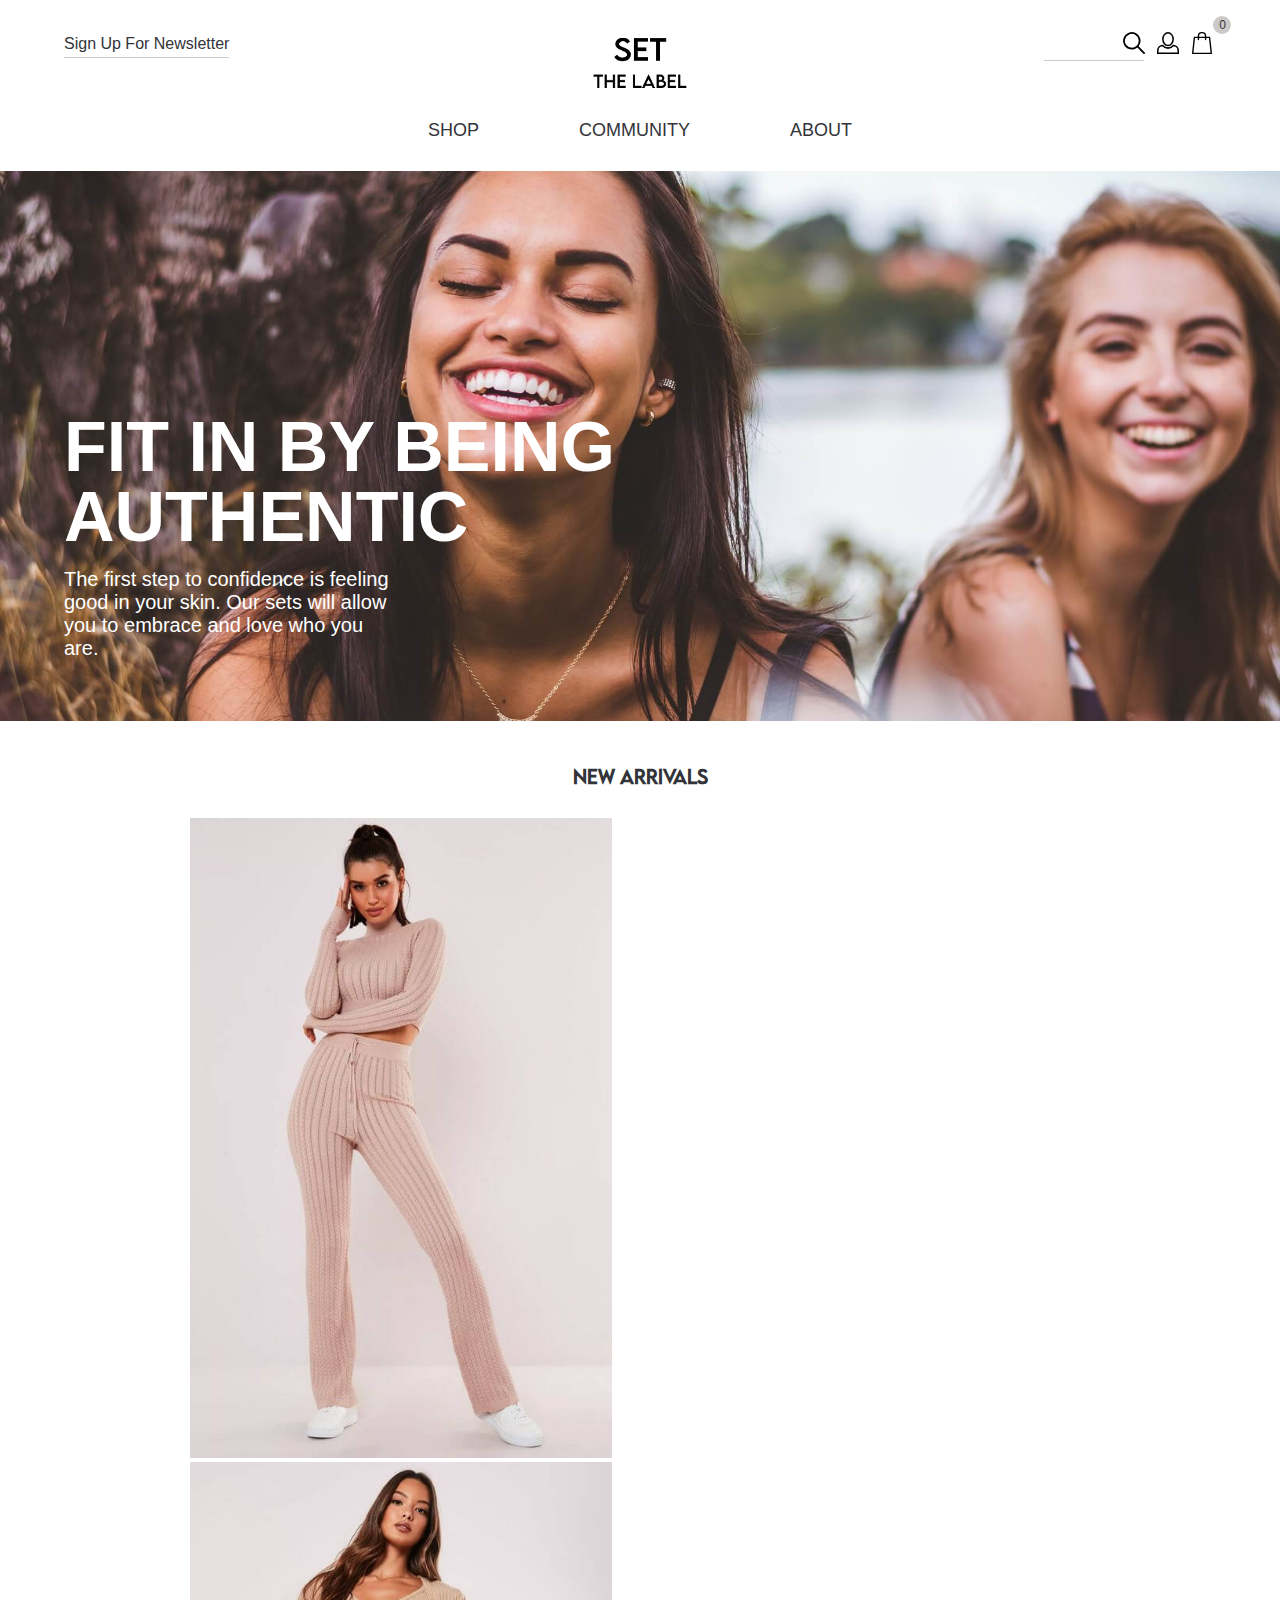
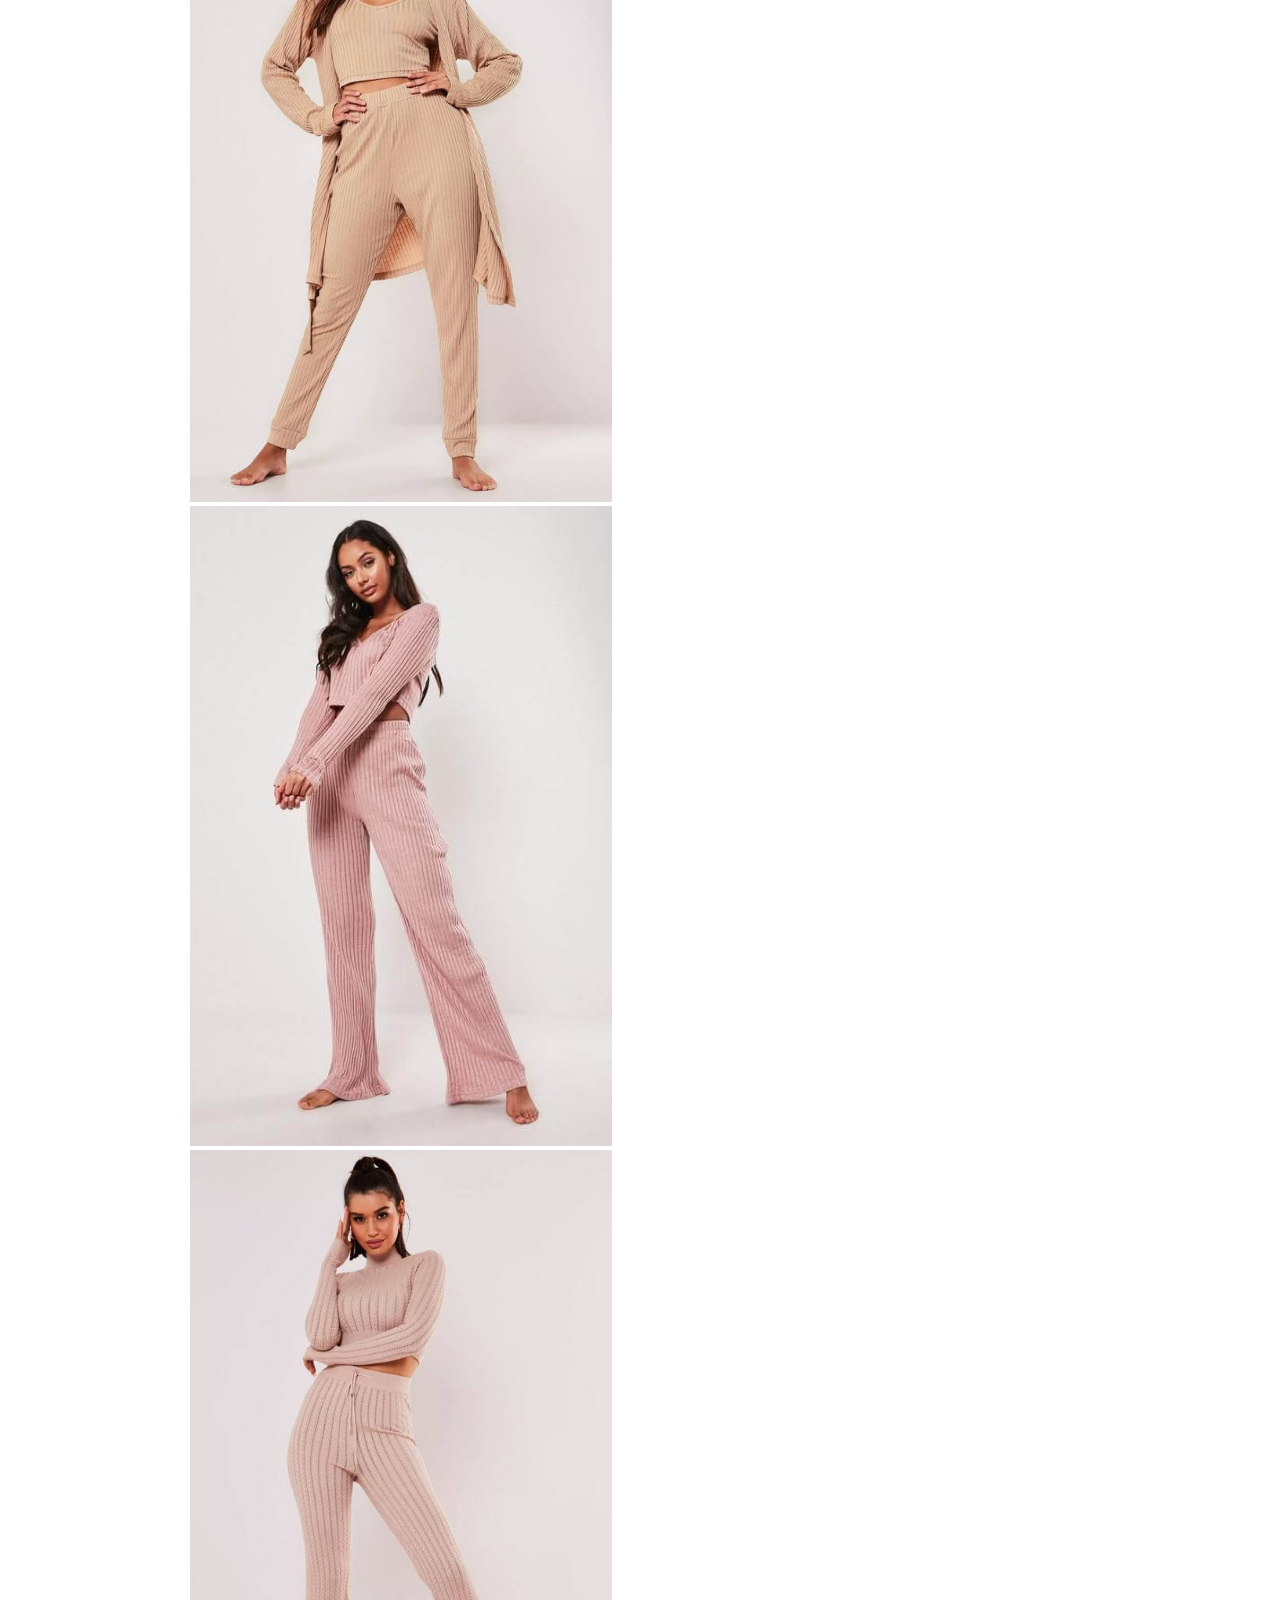
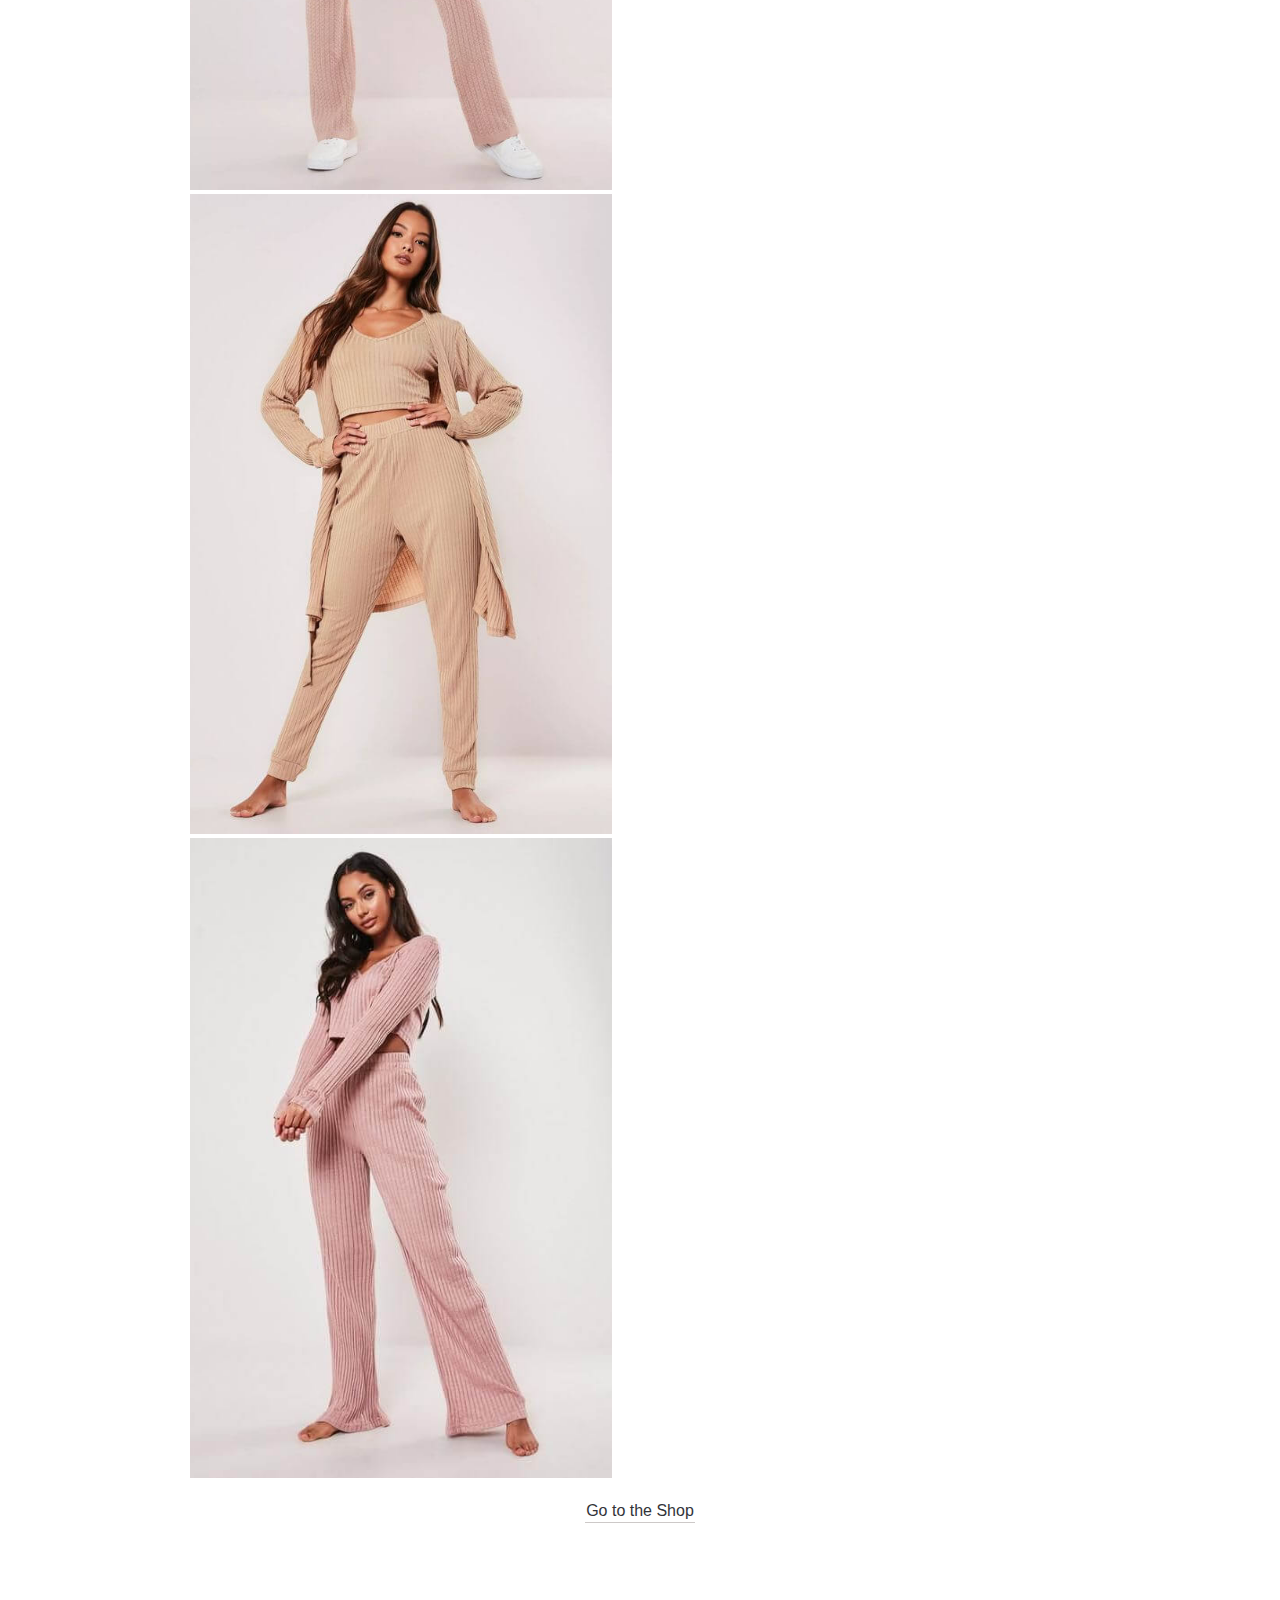
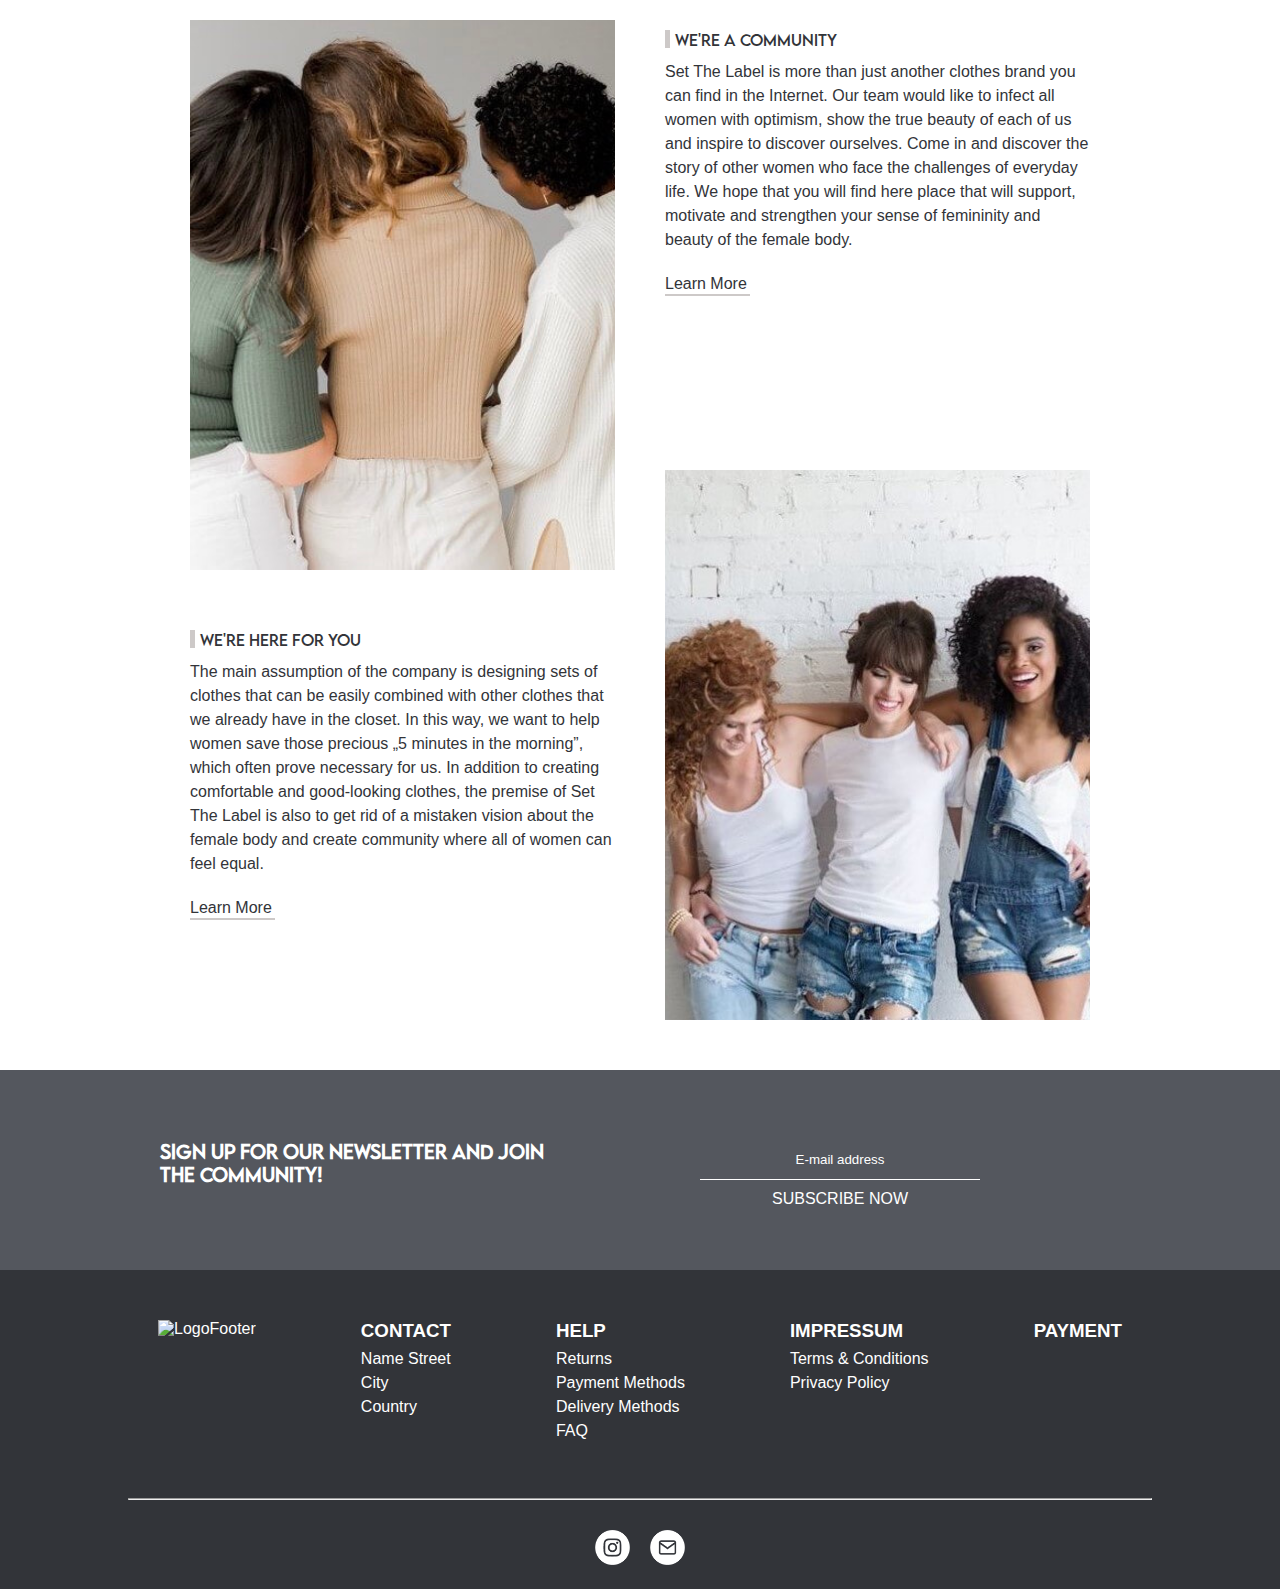
==== index.html @ 320d0e6d "After code validating" ====
<!DOCTYPE html>
<html lang="en">

<head>
  <meta charset="UTF-8" />
  <meta name="viewport" content="width=device-width, initial-scale=1.0" />
  <meta name="keywords"
    content="Set The Label, online store, Set The Label Store, fashion brand, fashion store, sets, clothes, Denmark">
  <meta name="description" content="Set The Label online Store selling sets of clothes for women">
  <meta name="subject" content="Exam Project Summer Semester 2020">
  <meta name="author" content="Chiara Schafer, Katarzyna Laniecka, Weronika Kiljańczyk, Sylwia Misiak">
<!--
  <meta name="robots" content="noindex" />
-->
  <link rel="stylesheet" href="https://use.typekit.net/lex5vcp.css" />
  <link rel="stylesheet" href="resources/slick/slick.css">
  <link rel="stylesheet" href="resources/slick/slick-theme.css">
  <link rel="stylesheet" href="css/main.css" />
  <link rel="stylesheet" href="css/index.css" />
  <title>Set The Label | Home</title>
</head>

<body>
  <header>
    <div class="top-layer">


      <!-- NEWSLETTER POPUP -->
      <div id="popup1" class="overlay">
        <div class="popup"> <a class="close" href="#">&times;</a>
          <div id="dialog" class="window">

            <div class="box">
              <img src="resources/images/logo-white.png" class="logo_newsletter" alt="set the label logo">

              <div class="newsletter-title">
                <h2>SIGN UP FOR OUR NEWSLETTER AND JOIN THE COMMUNITY</h2>
              </div>

              <form action="/action_page.php">
                <div class="placeholders_container">
                  <input type="text" placeholder="Name" name="name" required>
                   <input type="text" placeholder="E-mail address" name="email" value="" aria-label="E-mail placeholder">
                  <input type="submit" value="SUBSCRIBE NOW" class="subscribe">
                </div>
              </form>
            </div>
          </div>
        </div>
      </div>
      <a class="newsletter-btn" href="#popup1">Sign Up For Newsletter</a>
      <!-- NEWSLETTER POPUP -->


      <a href="index.html"><img src="resources/icons/logo.png" class="logo" alt="Logo" /></a>
      <div class="sidenav">
        <button class="search-icon"><img src="resources/icons/search.svg" class="sidenav-icon black-search"
            alt="Search Icon" />
          <img src="resources/icons/search-white.svg" class="sidenav-icon search-white" alt="Search Icon" />
        </button>
        <img src="resources/icons/avatar.svg" class="sidenav-icon avatar-icon" alt="Avatar Icon" />
        <button class="bag-icon"><img src="resources/icons/bag.svg" class="sidenav-icon " alt="Bag Icon" /></button>
        <a href="#" id="burger-btn" alt="burger menu icon" >
          <div class="burger" aria-hidden="true"></div>
        </a>
      </div>
    </div>
    <nav class="nav">
      <div class="nav-container">
        <a href="pages/shop.html" class="nav-item">Shop</a>
        <a href="pages/community.html" class="nav-item">Community</a>
        <a href="pages/about.html" class="nav-item">About</a>
      </div>
    </nav>
  </header>

  <section class="hero">
    <img src="resources/images/two-women-smiling-908602.jpg" alt="Two Women Smiling">
    <h1>Fit in by being authentic</h1>
    <h2>The first step to confidence is feeling good in your skin. Our sets will allow you to embrace and love who you
      are.
    </h2>
  </section>

  <main>
    <section class="shop-carousel">
      <h2>New Arrivals</h2>
      <div class="center slider">
        <div class="img1"><img src="resources/images/2.jpg" alt=""></div>
        <div class="img2"><img src="resources/images/2.2.jpg" alt=""></div>
        <div class="img3"><img src="resources/images/2.3.jpg" alt=""></div>
        <div class="img4"><img src="resources/images/2.jpg" alt=""></div>
        <div class="img5"><img src="resources/images/2.2.jpg" alt=""></div>
        <div class="img6"><img src="resources/images/2.3.jpg" alt=""></div>
      </div>

      <a href="pages/shop.html" class="go-shop">Go to the Shop</a>
    </section>


    <section class="info-grid">

      <div class="section-text community-text">
        <h2 class="section-h2">We're a Community</h2>
        <p>Set The Label is more than just another clothes brand you can find in the Internet. Our team would like to
          infect all women with optimism, show the true beauty of each of us and inspire to discover ourselves. Come
          in
          and discover the story of other women who face the challenges of everyday life. We hope that you will find
          here place that will support, motivate and strengthen your sense of femininity and beauty of the female
          body.
        </p>
        <a href="#">
          <p class="learn-btn">Learn More</p>
        </a>
      </div>
      <img src="resources/images/stronger_together.jpeg" class="community-img" alt="Community Image">



      <div class="section-text about-text">
        <h2 class="section-h2">We're here for you</h2>
        <p>The main assumption of the company is designing sets of clothes that can be easily combined with other
          clothes
          that we already have in the closet. In this way, we want to help women save those precious „5 minutes in the
          morning”, which often prove necessary for us. In addition to creating comfortable and good-looking clothes,
          the
          premise of Set The Label is also to get rid of a mistaken vision about the female body and create community
          where all of women can feel equal.</p>
        <a href="#">
          <p class="learn-btn">Learn More</p>
        </a>
      </div>

      <img src="resources/images/8ef965fdfd29210502308f7a1be990cb.jpg" class="about-img" alt="About Image">

    </section>
  </main>


  <section class="newsletter_container">
    <div class="newsletter">

      <div class="newsletter_text">
        <h2 class="tiny_paragraph">SIGN UP FOR OUR NEWSLETTER AND JOIN THE COMMUNITY!</h2>
      </div>

      <div class="newsletter_box">
        <input type="text" placeholder="E-mail address" name="email" value="" aria-label="E-mail placeholder">
        <button>Subscribe Now</button>
      </div>
    </div>
  </section>

  <footer>
    <div class="flex-footer">
      <img src="resources/images/logo-white.png" class="logo-footer" alt="LogoFooter" />
      <div>
        <h3>Contact</h3>
        <p>Name
          Street <br>
          City<br>
          Country</p>
      </div>
      <div>
        <h3>Help</h3>
        <p>Returns<br>
          Payment Methods<br>
          Delivery Methods<br>
          FAQ</p>
      </div>
      <div>
        <h3>Impressum</h3>
        <p>Terms & Conditions<br>
          Privacy Policy</p>
      </div>
      <div>
        <h3>Payment</h3>
      </div>
    </div>
    <hr>
    <div class="some">
      <a href="http://instagram.com/setthelabel?igshid=az5zh1amlciv"><img src="resources/icons/instagram.png"
          class="some-icon" alt="Instagram"></a>
      <img src="resources/icons/mail.png" class="some-icon" alt="Mail">
    </div>
  </footer>

  <script src="https://code.jquery.com/jquery-3.5.1.min.js"
    integrity="sha256-9/aliU8dGd2tb6OSsuzixeV4y/faTqgFtohetphbbj0=" crossorigin="anonymous"></script>

  <script src="https://cdnjs.cloudflare.com/ajax/libs/slick-carousel/1.9.0/slick.js"
    integrity="sha256-zUQGihTEkA4nkrgfbbAM1f3pxvnWiznBND+TuJoUv3M=" crossorigin="anonymous"></script>


  <script src="js/index.js"></script>
  <script src="js/main.js"></script>
</body>

</html>
---- css/main.css ----
/* navigation and footer */

@font-face {
  font-family: "lemonmilk";
  src: url(../resources/fonts/LEMONMILK-Regular.otf);
}

* {
  margin: 0;
  padding: 0;
  box-sizing: border-box;
}

body {
  font-family: interstate, sans-serif;
  color: #323439;
  font-size: 16px;
}

a {
  color: #323439;
  text-decoration: none;
}

button {
  color: #323439;
  font-family: interstate, sans-serif;
  background: none;
  border: none;
}

/* HEADER */

header {
  width: 90%;
  max-width: 1800px;
  margin: 0 auto;
}

.top-layer {
  display: flex;
  justify-content: space-between;
  margin-top: 30px;
  width: 100%;
}

.logo {
  height: 50px;
  position: absolute;
  top: 7%;
  left: 50%;
  transform: translate(-50%, -50%);
}

.sidenav-icon {
  height: 22px;
  margin: 2px 4px;
}

.search-icon {
  position: relative;
}

.search-white {
  display: none;
}


.search-icon::after {
  content: "";
  width: 100px;
  height: 1px;
  background-color: #CDC9C8;
  position: absolute;
  bottom: -2px;
  left: -75px;
}

.bag-icon {
  position: relative;
}

.bag-icon::before {
  content: "0";
  
  font-size: 12px;
  font-weight: 500;
  z-index: 1;
  position: absolute;
  top: -12px;
  right: -10px;
}

.bag-icon::after {
  content: "";
  border-radius: 50%;
  width: 18px;
  height: 18px;
   background: #CDC9C8;
   position: absolute;
  top: -14px;
  right: -15px;
}

/* MAIN NAVIGATION */

.nav-container {
  text-transform: uppercase;
  display: flex;
  justify-content: center;
  font-size: 18px;
  color: black;
}

.nav-item {
  margin: 60px 50px 30px;
}

.nav-item:hover {
  color: #CDC9C8;
}

/* FOOTER */
footer {
  background-color: #323439;
  color: white;
  height: auto;
}

footer h3 {
  text-transform: uppercase;
  margin-bottom: 5px;
}

footer p {
  line-height: 1.5;
margin-bottom: 15px;
}

.logo-footer {
  display: none;
}

.flex-footer {
  display: flex;
  flex-direction: column;
    justify-content: center;
    text-align: center;
    padding-top: 40px;
}

hr {
  margin: 10px auto;
  width: 80%;
  height: 1px;
  background: white;
}

.some {
  display: flex;
  flex-direction: row;
  justify-content: center;
}

.some-icon {
  height: 35px;
  width: 35px;
  margin: 20px 10px;
}





/* FOR DESKTOP */
/* FOR DESKTOP */
/* FOR DESKTOP */
/* FOR DESKTOP */

@media (min-width: 990px) {


/*NEWSLETTER */

.overlay {
position: fixed;
top: 0;
bottom: 0;
left: 0;
right: 0;
background: rgba(0, 0, 0, 0.7);
transition: opacity 500ms;
visibility: hidden; opacity: 0;
z-index: 9999;
}

.overlay:target {
visibility: visible;
opacity: 1;
}

#popup1 {
font-family: sans-serif;
}

#popup1 .popup {
  margin: 0px auto;
  padding: 50px 20px;
  background: #fff;
  border-radius: 0px;
  background-color: #323439;
  height: 50%;
  width: 40%;
  position: relative;
  text-align: center;
  top: 50% !important;
  position: fixed !important;
  -moz-transform: translateY(-50%);
  -webkit-transform: translateY(-50%);
  -o-transform: translateY(-50%);
  -ms-transform: translateY(-50%);
  transform: translateY(-50%);
  right: 0px;
  left: 0;
  }

.logo_newsletter {
margin-bottom: 20px;
width: 15%;
    }

#popup1 .popup h2{
margin-top: 0;
color: white;
font: 25px "lemonmilk";
line-height: 1.5;
width: 70%;
margin: auto;
margin-bottom: 30px;
}

#popup1 .popup .close {
  position: absolute;
  top: 0px;
  right: 0px;
  transition: all 200ms;
  font-size: 30px;
  font-weight: normal;
  text-decoration: none;
  text-align: center;
  border-radius: 0;
  cursor: pointer;
  float: right;
  padding: 0;
  color: #fff;
  margin-top: 0;
  margin-right: 0;
  height: 40px;
  width: 40px;
  line-height: 40px;
  }

#popup1 .popup .close:hover {
  color: darkgrey;
  }

#popup1 .popup .content {
  max-height: 30%;
  overflow: auto;
  }

.placeholders_container {
justify-content: center;
text-align: center;
}

.newsletter-btn {
margin-top: 5px;
font-weight: 500;
position: relative;
display: inline-block;
font: sans-serif;
}

.newsletter-btn::after {
 content: "";
 width: 100%;
 height: 1px;
 position: absolute;
 bottom: 2px;
 left: 0;
 background-color: #CDC9C8;
}


input[type=text], input[type=submit] {
  width: 50%;
  padding: 12px;
  margin: auto;
  margin-bottom: 10px;
  display: flex;
  flex-direction: column;
  box-sizing: border-box;
}

input[type=submit] {
  border: none;
  margin-top: 15px;
  text-align: center;
  background-color: none;
}

input[type=submit]:hover {
  opacity: 0.8;
}

.subscribe {
background-color: #323439;
color: white;
font-size: 15px;
cursor: pointer;
text-align: center;
align-content: center;
}

/* FOOTER */

footer {
  background-color: #323439;
  color: white;
    height: auto;
}

footer h3 {
  text-transform: uppercase;
  margin-bottom: 5px;
}

footer p {
  line-height: 1.5;
}

.logo-footer {
  height: 60px;
display: block;
}

.flex-footer {
  display: flex;
  flex-direction: row;
  justify-content: space-between;
    text-align: left;
  padding: 30px;
  padding-top: 50px;
  width: 80%;
  margin: auto;
}

hr {
  margin: 10px auto;
  width: 80%;
  height: 1px;
  background: white;
}

.some {
  display: flex;
  flex-direction: row;
  justify-content: center;
}

.some-icon {
  height: 35px;
  width: 35px;
  margin: 20px 10px;
}
}


@media (max-width: 990px) {
  .logo {
    position: static;
    margin: 15px 50px 0;
    height: 45px;
  }
  
  .burger {
    display: inline-block;
    width: 20px;
    height: 2px;
    background-color: #323439;
    margin-left: 20px;
    margin-bottom: 8px;
    position: relative;
    z-index: 4;
    cursor: pointer;
  }
  
  .burger::before {
    content: "";
    width: 20px;
    height: 2px;
    background-color: #323439;
    display: block;
    position: absolute;
    top: -7px;
    left: 0;
  }
  
  .burger::after {
    content: "";
    width: 20px;
    height: 2px;
    background-color: #323439;
    display: block;
    position: absolute;
    top: 7px;
    left: 0;
  }

  .active-burger {
    background-color: none;
  }

  .active-burger::before {
    content: "";
    width: 20px;
    height: 2px;
    background-color: white;
    display: block;
    position: absolute;
    top: 0;
    left: 0;
    z-index: 3;
    transform: rotate(45deg);
  }

  .active-burger::after {
    content: "";
    width: 20px;
    height: 2px;
    background-color: white;
    display: block;
    position: absolute;
    top: 0;
    left: 0;
    z-index: 3;
    transform: rotate(-45deg);
  }

  
  .search-icon {
    display: none;
  }

  .search-inactive {
    display: none;
  }
  
  .search-active {
    display: block;
  }
  
  .sidenav-icon {
    margin: 0 5px;
  }
  
.nav-item {
    color: white;
    display: flex;
    text-transform: uppercase;
    text-align: center;
    justify-content: center;
    font-size: 23px;
    font-weight: 500;
    flex-direction: column;
    margin: 10px;
  }

  .nav-container {
    position: absolute;
    top: 50%;
    left: 50%;
    transform: translate(-50%,-50%);
    flex-direction: column;
  }
  
  .nav {
    display: none;
  }
  
  .nav-mobile {
    background-color: #323439;
    position: absolute;
    top: 0;
    left: 0;
    z-index: 2;
    height: 100vh;
    width: 100vw;  
  }
  
  .newsletter-btn-mobile {
    display: block;
    z-index: 3;
    position: absolute;
    top: 90vh;
    left: 50%;
    transform: translateX(-50%);
    font-size: 19px;
    font-weight: 500;
    color: white;
    /* position: relative; */
  }
  
  .newsletter-btn-mobile::after {
    content: "";
    background-color: white;
    width: 100%;
    height: 2px;
    position: absolute;
    bottom: -5px;
    left: 0;
  }
  
  
  .search-icon-mobile {
    display: block;
    z-index: 4;
    position: absolute;
    top: 20vh;
    left: 50%;
  }
}


@media (max-width: 768px) {

.newsletter-btn {
display: none;
}

.overlay {
position: fixed;
top: 0;
bottom: 0;
left: 0;
right: 0;
background: rgba(0, 0, 0, 0.7);
transition: opacity 500ms;
visibility: hidden; opacity: 0;
z-index: 9999;
}

.overlay:target {
visibility: visible;
opacity: 1;
}

#popup1 {
font-family: sans-serif;
}

#popup1 .popup {
  margin: 0px auto;
  padding: 50px 20px;
  background: #fff;
  border-radius: 0px;
  background-color: #323439;
  height: 50%;
  width: 80%;
  position: relative;
  text-align: center;
  top: 50% !important;
  position: fixed !important;
  -moz-transform: translateY(-50%);
  -webkit-transform: translateY(-50%);
  -o-transform: translateY(-50%);
  -ms-transform: translateY(-50%);
  transform: translateY(-50%);
  right: 0px;
  left: 0;
  }

.logo_newsletter {
margin-bottom: 10px;
width: 25%;
}

#popup1 .popup h2{
margin-top: 0;
color: white;
font: 17px "lemonmilk";
line-height: 1.5;
width: 95%;
margin: auto;
margin-bottom: 20px;
}

#popup1 .popup .close {
  position: absolute;
  top: 0px;
  right: 0px;
  transition: all 200ms;
  font-size: 30px;
  font-weight: normal;
  text-decoration: none;
  text-align: center;
  border-radius: 0;
  cursor: pointer;
  float: right;
  padding: 0;
  color: #fff;
  margin-top: 0;
  margin-right: 0;
  height: 40px;
  width: 40px;
  line-height: 40px;
  }

#popup1 .popup .close:hover {
  color: darkgrey;
  }

#popup1 .popup .content {
  max-height: 30%;
  overflow: auto;
  }

.placeholders_container {
justify-content: center;
text-align: center;
}

.newsletter-btn::after {
 content: "";
 width: 100%;
 height: 1px;
 position: absolute;
 bottom: 2px;
 left: 0;
 background-color: #CDC9C8;
}


input[type=text], input[type=submit] {
  width: 70%;
  padding: 12px;
  margin: auto;
  margin-bottom: 10px;
  display: flex;
  flex-direction: column;
  box-sizing: border-box;
}

input[type=submit] {
  border: none;
  margin-top: 10px;
  text-align: center;
  background-color: none;
}

input[type=submit]:hover {
  opacity: 0.8;
}

.subscribe {
  background-color: #323439;
  color: white;
  font-size: 15px;
  cursor: pointer;
  text-align: center;
  align-content: center;
}

}
---- css/index.css ----
/* HERO */

.hero {
  position: relative;
  color: white;
}

.hero img {
  width: 100%;
  height: 550px;
  object-fit: cover;
  transform: scaleX(-1);
}

.hero h1 {
  text-transform: uppercase;
  font-size: 70px;
  width: 700px;
  line-height: 1;
  position: absolute;
  margin-left: 5%;
  top: 65%;
  transform: translateY(-85%);
}

.hero h2 {
  position: absolute;
  width: 330px;
  font-weight: 400;
  font-size: 20px;
  top: 85%;
  left: 5%;
  transform: translateY(-80%);
}

/* MAIN */

main {
  /* max-width: 1200px; */
  max-width: 900px;
  margin: auto;
}

main p {
  line-height: 1.5;
}

main h2 {
  text-transform: uppercase;
  font-size: 18px;
  margin: 20px 0;
  font-family: "lemonmilk";
  position: relative;
}

.section-h2 {
margin: 10px 0 10px 10px;
  font: 15px "lemonmilk";
}

.section-h2::before {
  content: "";
  height: 90%;
  width: 5px;
  background-color: #CDC9C8;
  position: absolute;
  left: -10px;
  top: 0;
}


.info-grid {
  margin: 20px 0 50px;
  display: grid;
  grid-template-columns: 1fr 1fr;
  grid-template-rows: repeat(7, 80px);
  grid-gap: 50px;
  width: 100%;
} 

section img {
  place-self: stretch;
  width: 100%;
  height: 100%;
  object-fit: cover;
}

.section-text {
  width: 100%;
}


.learn-btn {
  margin-top: 20px;
  font-weight: 500;
  position: relative;
}

.learn-btn::after {
  content: "";
  width: 85px;
  height: 2px;
  position: absolute;
  background-color: #CDC9C8;
  bottom: 0;
  left: 0;
}


/* SHOP CAROUSEL */

.shop-carousel h2 {
  text-align: center;
  margin-top: 100px;
}

.go-shop {
  text-align: center;
  display: block;
  margin: 20px auto 100px;
  font-weight: 500;
  position: relative;
  width: 110px;
}

.go-shop::after {
  content: "";
  width: 100%;
  height: 1px;
  background-color: #CDC9C8;
  position: absolute;
  bottom: -3px;
  left: 0;
}

.center {
  margin: auto;
}

.slick-slide {
 opacity: 0.5;
 transform: scale(0.7);
}

.slick-center {
  opacity: 1;
  transform: scale(1) translateX(-2%);
}

.center img {
  height: 80vh;
  width: 23vw;
  padding: 0 10px;
  margin: auto;
}

/* COMMUNITY */
.community-img {
  grid-column: 1/2;
  grid-row: 1/5;
  
}

.community-text {
  grid-column: 2/3;
  grid-row: 1/5;
  
}

/* ABOUT */
.about-img {
grid-column: 2/3;
grid-row: 4/8;
}

.about-text {
  grid-column: 1/2;
  grid-row: 5/8;
}

/* NEWSLETTER */

.newsletter_container {
  text-align: left;
  background-color: #54575e;
  height: 200px;
  margin-top: 50px;
  color: white;


  }

  .newsletter {
  width: 60%;
  margin: auto;
  display: flex;
  justify-content: space-between;
  padding-top: 70px;
  }

.tiny_paragraph {
  max-width: 400px;
  margin: auto;
  font-size: 18px;
  font-family: "lemonmilk";
  }

.newsletter_box {
  text-align: center;
  /* align-self: flex-end; */
  flex: 2;
}

.newsletter_box input {
  background: none;
  border: none;
 border-bottom: 1px solid white;
}

.newsletter_box input::placeholder {
  color: white;
  text-align: center;
  font-family: interstate, sans-serif;
}

.newsletter_box hr {
  height: 1px;
  width: 70%;
}

/* .newsletter_box p::after {
  position: absolute;
  background-color: white;
  width: 100px;
  height: 1px;
  bottom: 0;
  left: 0;
} */

.newsletter_box button{
    color: white;
    font-size: 16px;
    font-weight: 500;
    text-transform: uppercase;
}

.newsletter_box img {
  height: 10px;
  width: 10px;
}

@media (max-width: 1280px) {

  main, .newsletter {
    width: 75%;
  }

  .shop-carousel h2 {
    margin: 40px 0 30px;
  }

  .center img {
      width: 33vw;
      height: 50vw;
      padding: 0;
  }
  

  .slick-slide {
    opacity: 1;
    transform: scale(1);
  }

  .info-grid {
    grid-template-rows: repeat(7, 100px);
  }
}

@media (max-width: 1050px) {

  .go-shop {
    margin-bottom: 60px;
  }


  .info-grid {
    grid-template-rows: repeat(4, 300px);
  }
  
.community-img {
  grid-column: 1/3;
  grid-row: 1/2;
}

.community-text {
  grid-column: 1/3;
  grid-row: 2/3;
}

.about-img {
grid-column: 1/3;
grid-row: 3/4;
}

.about-text {
  grid-column: 1/3;
  grid-row: 4/5;
}

.newsletter {
  flex-direction: column;
  text-align: center;
}

.newsletter_container {
  height: 250px;
}

.newsletter_box {
  margin-top: 30px;
}

.newsletter_box button {
  padding-bottom: 30px;
}
}

@media (max-width: 768px) {

.hero h1 {
  width: 90%;
  font-size: 60px;
}

  .center img {
      width: 50vw;
      height: 75vw;
  }

  .slick-slide {
    opacity: 1;
    transform: scale(1);
  }

}

@media (max-width: 480px) {

.info-grid {
  grid-template-rows: repeat(4, 400px);
}

  .center img {
      width: 70vw;
      height: 120vw;
  }

  .slick-slide {
    opacity: 1;
  }
}
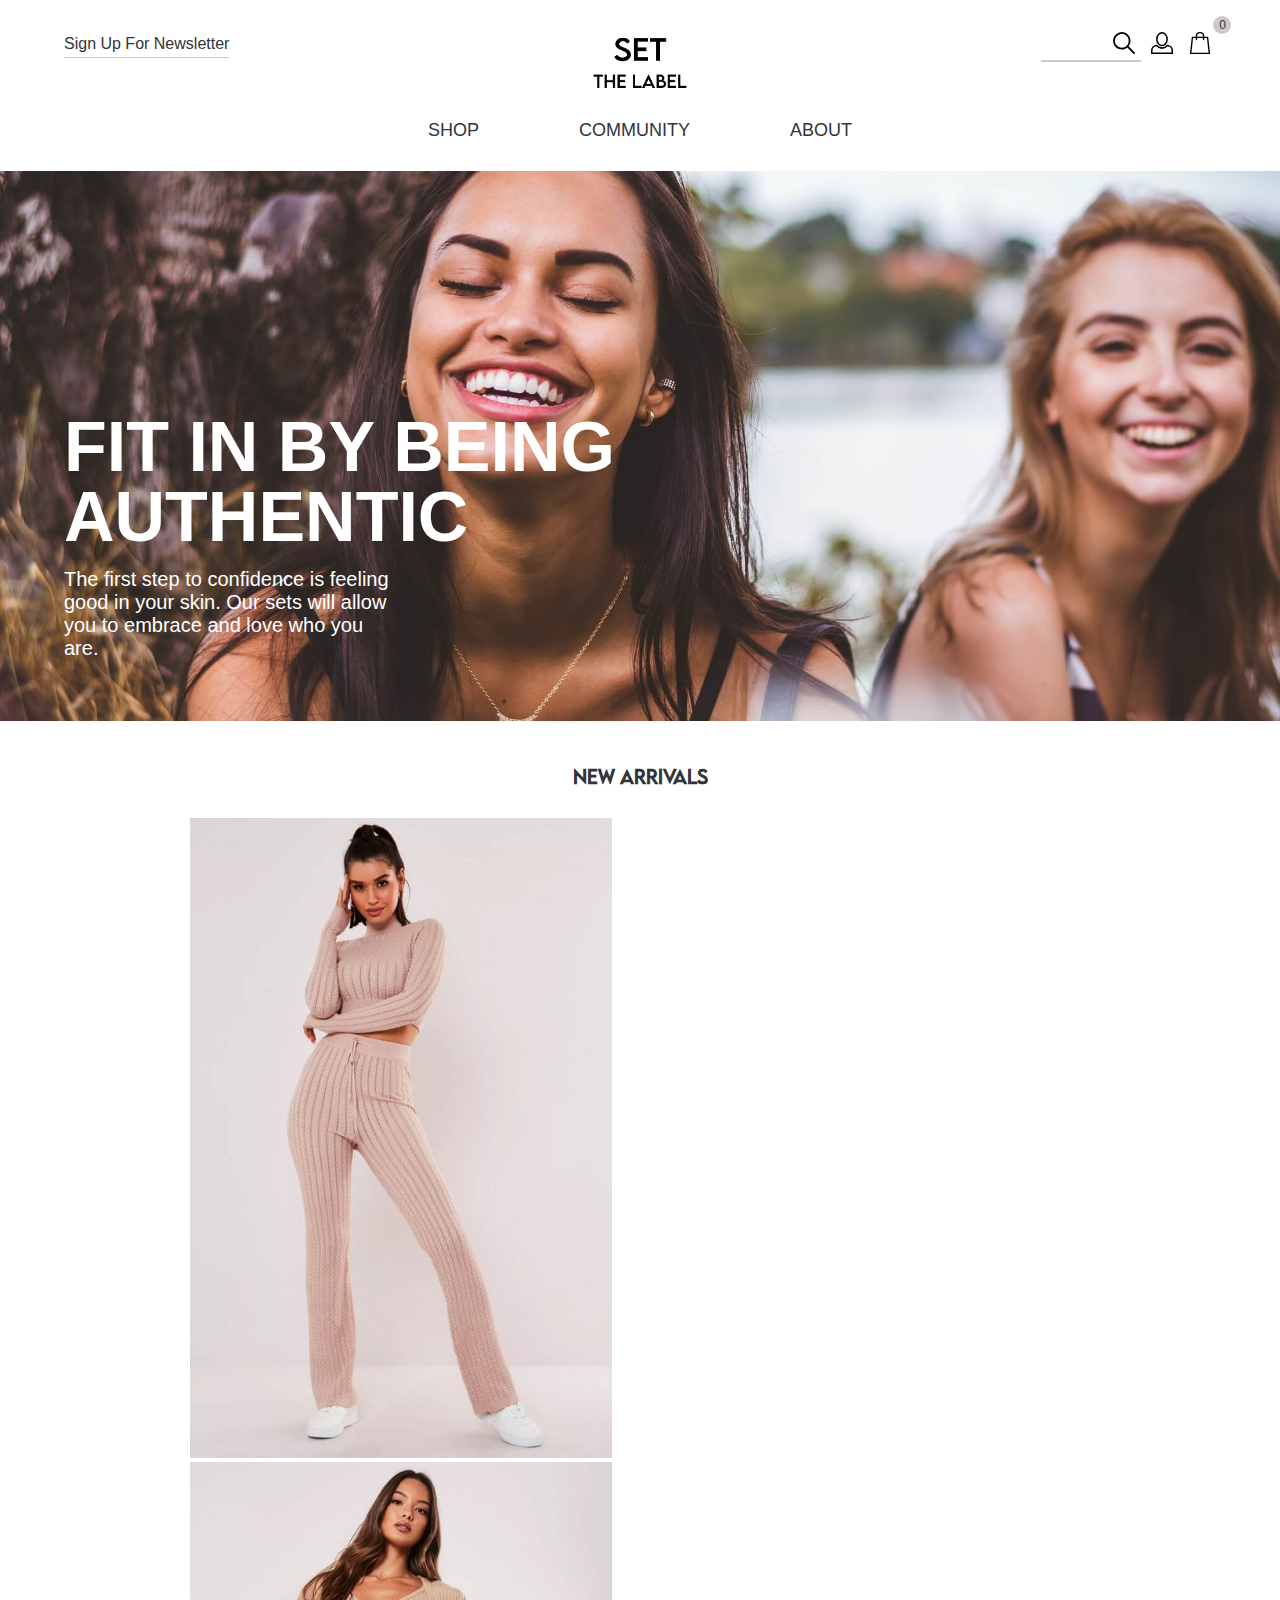
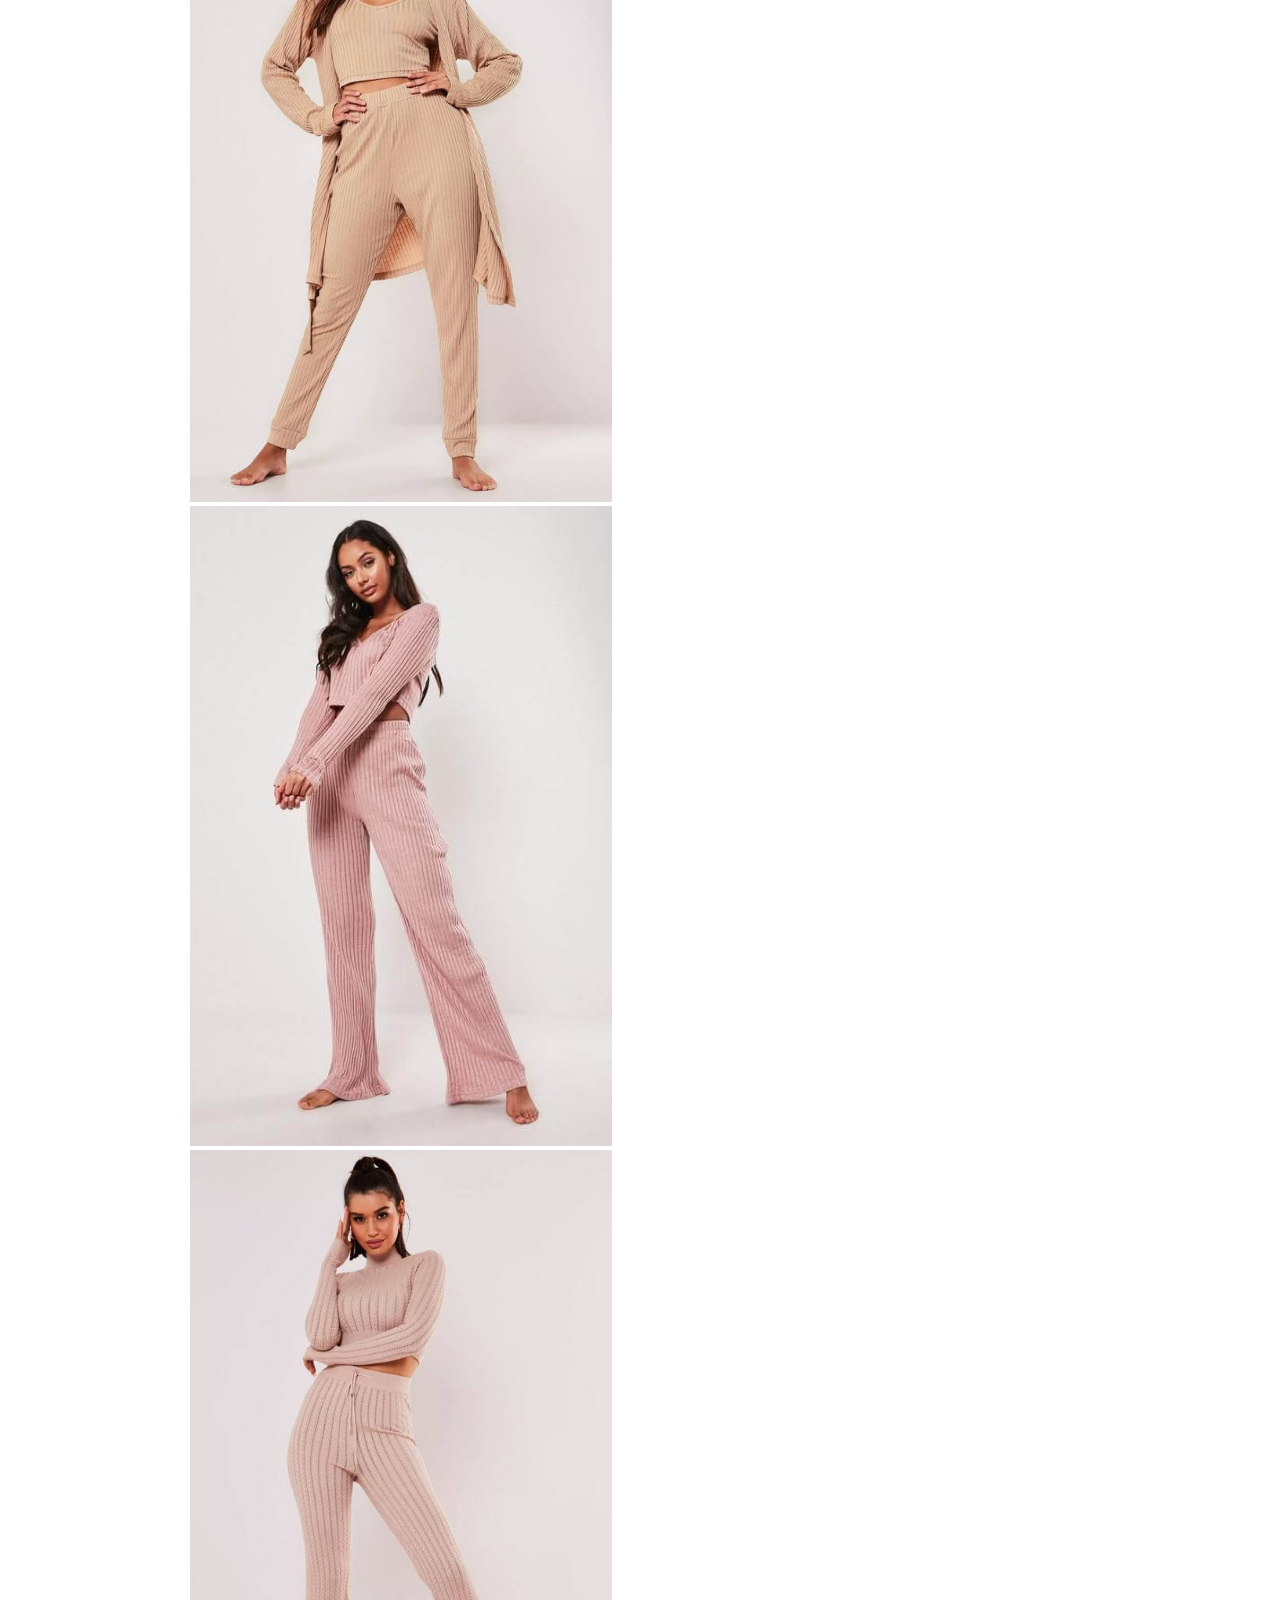
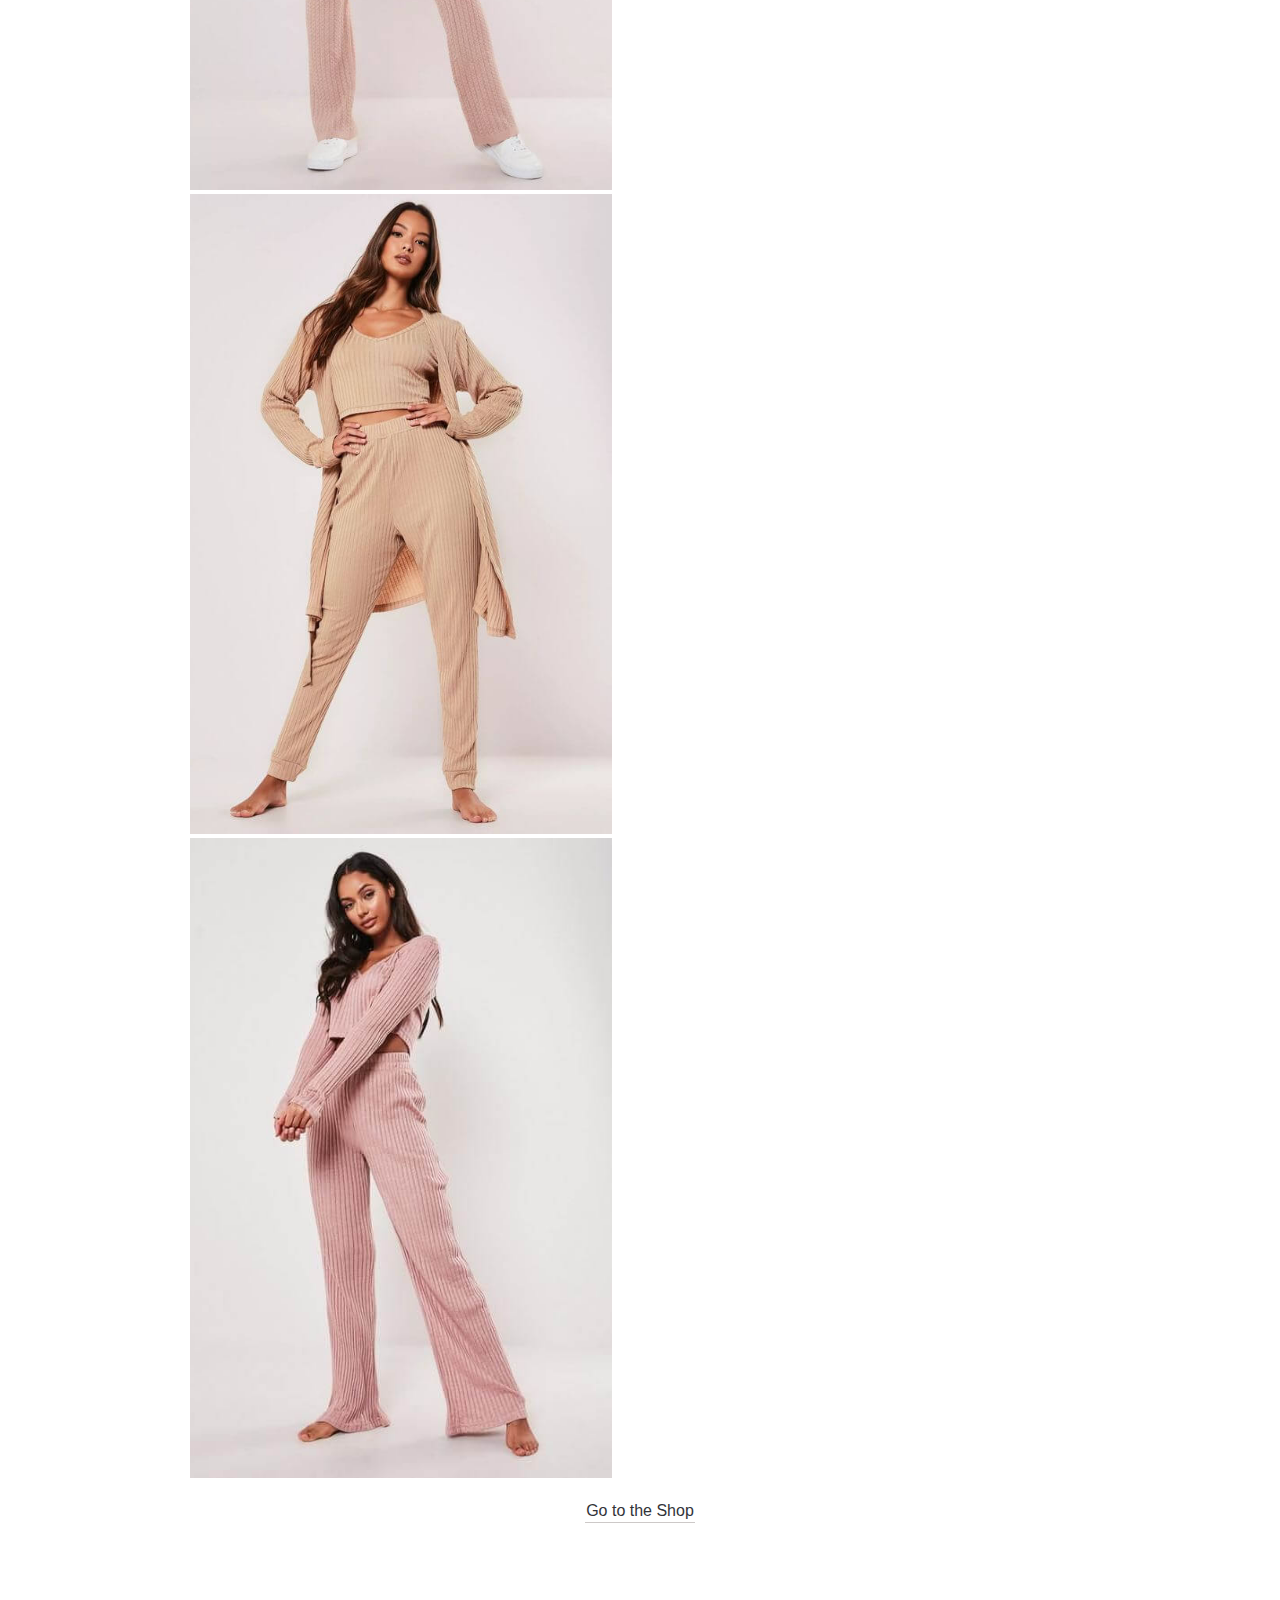
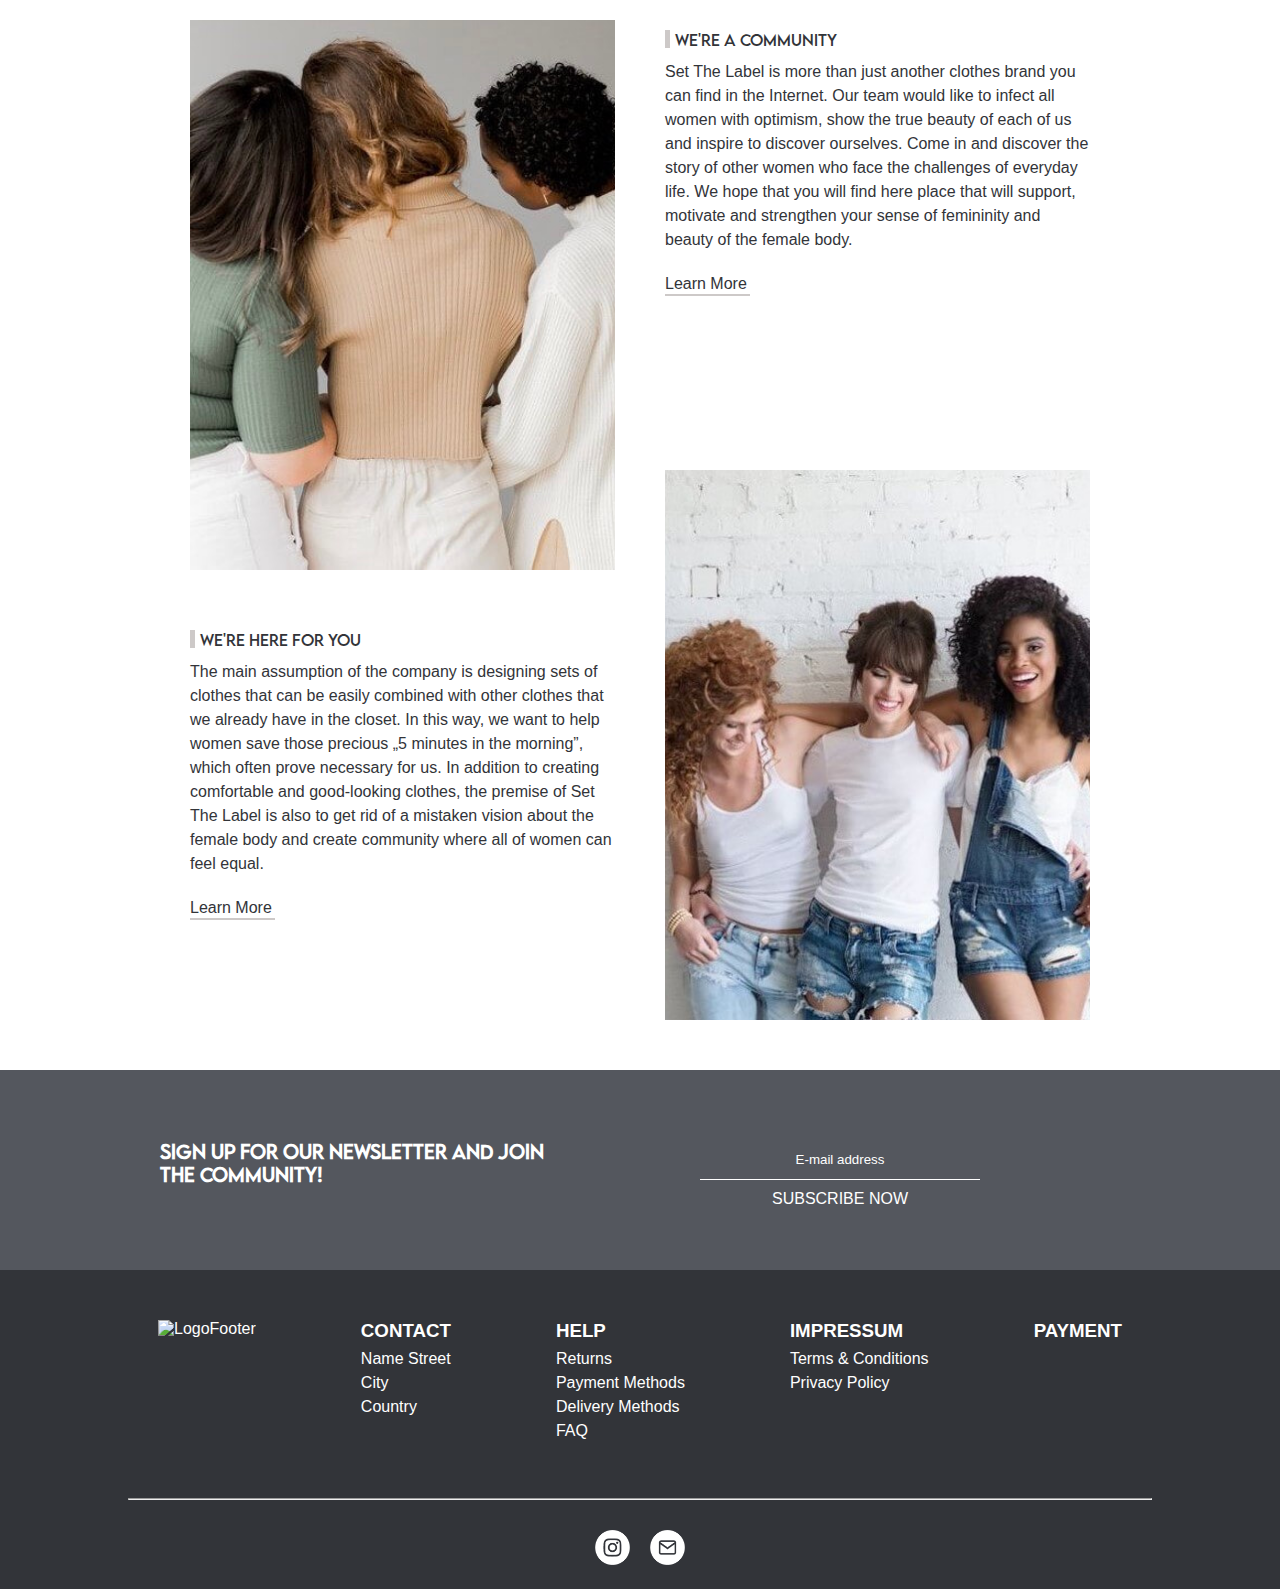
==== commit 0f1825cf: "burger done" ====
--- a/index.html
+++ b/index.html
@@ -9,14 +9,14 @@
   <meta name="description" content="Set The Label online Store selling sets of clothes for women">
   <meta name="subject" content="Exam Project Summer Semester 2020">
   <meta name="author" content="Chiara Schafer, Katarzyna Laniecka, Weronika Kiljańczyk, Sylwia Misiak">
-<!--
   <meta name="robots" content="noindex" />
--->
   <link rel="stylesheet" href="https://use.typekit.net/lex5vcp.css" />
   <link rel="stylesheet" href="resources/slick/slick.css">
   <link rel="stylesheet" href="resources/slick/slick-theme.css">
   <link rel="stylesheet" href="css/main.css" />
   <link rel="stylesheet" href="css/index.css" />
+  <link rel="preload" href="css/main.css" as="style">
+  <link rel="preload" href="css/index.css" as="style">
   <title>Set The Label | Home</title>
 </head>
 
@@ -40,7 +40,7 @@
               <form action="/action_page.php">
                 <div class="placeholders_container">
                   <input type="text" placeholder="Name" name="name" required>
-                   <input type="text" placeholder="E-mail address" name="email" value="" aria-label="E-mail placeholder">
+                  <input type="text" placeholder="E-mail address" name="email" value="" aria-label="E-mail placeholder">
                   <input type="submit" value="SUBSCRIBE NOW" class="subscribe">
                 </div>
               </form>
@@ -54,13 +54,13 @@
 
       <a href="index.html"><img src="resources/icons/logo.png" class="logo" alt="Logo" /></a>
       <div class="sidenav">
-        <button class="search-icon"><img src="resources/icons/search.svg" class="sidenav-icon black-search"
-            alt="Search Icon" />
+        <button class="search-icon">
+          <img src="resources/icons/search.svg" class="sidenav-icon search-black" alt="Search Icon" />
           <img src="resources/icons/search-white.svg" class="sidenav-icon search-white" alt="Search Icon" />
         </button>
         <img src="resources/icons/avatar.svg" class="sidenav-icon avatar-icon" alt="Avatar Icon" />
         <button class="bag-icon"><img src="resources/icons/bag.svg" class="sidenav-icon " alt="Bag Icon" /></button>
-        <a href="#" id="burger-btn" alt="burger menu icon" >
+        <a href="#" id="burger-btn" alt="burger menu icon">
           <div class="burger" aria-hidden="true"></div>
         </a>
       </div>
@@ -196,4 +196,4 @@
   <script src="js/main.js"></script>
 </body>
 
-</html>
+</html>--- a/css/main.css
+++ b/css/main.css
@@ -52,28 +52,30 @@
   transform: translate(-50%, -50%);
 }
 
+
 .sidenav-icon {
   height: 22px;
-  margin: 2px 4px;
-}
+  margin: 2px 6px;
+  cursor: pointer;
+}
+
 
 .search-icon {
   position: relative;
 }
 
+.search-icon::after {
+  content: "";
+  position: absolute;
+  width: 100px;
+  height: 2px;
+  background-color: #CDC9C8;
+  bottom: -3px;
+  right: 0;
+}
+
 .search-white {
   display: none;
-}
-
-
-.search-icon::after {
-  content: "";
-  width: 100px;
-  height: 1px;
-  background-color: #CDC9C8;
-  position: absolute;
-  bottom: -2px;
-  left: -75px;
 }
 
 .bag-icon {
@@ -279,7 +281,6 @@
 font-weight: 500;
 position: relative;
 display: inline-block;
-font: sans-serif;
 }
 
 .newsletter-btn::after {
@@ -453,19 +454,38 @@
     display: none;
   }
 
-  .search-inactive {
+  .search-black {
     display: none;
   }
-  
-  .search-active {
+
+  .search-white {
     display: block;
+    height: 27px;
+  }
+
+  .search-icon::after {
+    content: "";
+    position: absolute;
+    width: 130px;
+    height: 2px;
+    background-color: #CDC9C8;
+    bottom: -7px;
+    right: 0;
+  }
+
+  .search-icon-mobile {
+    display: block;
+    position: absolute;
+    z-index: 4;
+    left: 58%;
+    top: 20vh;
   }
   
   .sidenav-icon {
     margin: 0 5px;
   }
   
-.nav-item {
+  .nav-item {
     color: white;
     display: flex;
     text-transform: uppercase;
@@ -497,185 +517,159 @@
     z-index: 2;
     height: 100vh;
     width: 100vw;  
-  }
-  
+  }  
+
+  .newsletter-btn {
+  display: none;
+  }
+
   .newsletter-btn-mobile {
     display: block;
+    position: absolute;
     z-index: 3;
-    position: absolute;
-    top: 90vh;
+    color: white;
+    font-size: 18px;
+    bottom: 10vh;
     left: 50%;
     transform: translateX(-50%);
-    font-size: 19px;
-    font-weight: 500;
-    color: white;
-    /* position: relative; */
-  }
-  
+  }
+
   .newsletter-btn-mobile::after {
     content: "";
-    background-color: white;
     width: 100%;
     height: 2px;
     position: absolute;
-    bottom: -5px;
-    left: 0;
-  }
-  
-  
-  .search-icon-mobile {
-    display: block;
-    z-index: 4;
-    position: absolute;
-    top: 20vh;
-    left: 50%;
-  }
-}
-
-
-@media (max-width: 768px) {
-
-.newsletter-btn {
-display: none;
-}
-
-.overlay {
-position: fixed;
-top: 0;
-bottom: 0;
-left: 0;
-right: 0;
-background: rgba(0, 0, 0, 0.7);
-transition: opacity 500ms;
-visibility: hidden; opacity: 0;
-z-index: 9999;
-}
-
-.overlay:target {
-visibility: visible;
-opacity: 1;
-}
-
-#popup1 {
-font-family: sans-serif;
-}
-
-#popup1 .popup {
-  margin: 0px auto;
-  padding: 50px 20px;
-  background: #fff;
-  border-radius: 0px;
-  background-color: #323439;
-  height: 50%;
-  width: 80%;
-  position: relative;
+    bottom: -6px;
+    left: 0;
+    background-color: #CDC9C8;
+   }
+
+  .overlay {
+    position: fixed;
+    top: 0;
+    bottom: 0;
+    left: 0;
+    right: 0;
+    background: rgba(0, 0, 0, 0.7);
+    transition: opacity 500ms;
+    visibility: hidden; opacity: 0;
+    z-index: 9999;
+  }
+
+  .overlay:target {
+  visibility: visible;
+  opacity: 1;
+  }
+
+  #popup1 {
+  font-family: sans-serif;
+  }
+
+  #popup1 .popup {
+    margin: 0px auto;
+    padding: 50px 20px;
+    background: #fff;
+    border-radius: 0px;
+    background-color: #323439;
+    height: 50%;
+    width: 80%;
+    position: relative;
+    text-align: center;
+    top: 50% !important;
+    position: fixed !important;
+    -moz-transform: translateY(-50%);
+    -webkit-transform: translateY(-50%);
+    -o-transform: translateY(-50%);
+    -ms-transform: translateY(-50%);
+    transform: translateY(-50%);
+    right: 0px;
+    left: 0;
+    }
+
+  .logo_newsletter {
+    margin-bottom: 10px;
+    width: 25%;
+  }
+
+  #popup1 .popup h2{
+    margin-top: 0;
+    color: white;
+    font: 17px "lemonmilk";
+    line-height: 1.5;
+    width: 95%;
+    margin: auto;
+    margin-bottom: 20px;
+  }
+
+  #popup1 .popup .close {
+    position: absolute;
+    top: 0px;
+    right: 0px;
+    transition: all 200ms;
+    font-size: 30px;
+    font-weight: normal;
+    text-decoration: none;
+    text-align: center;
+    border-radius: 0;
+    cursor: pointer;
+    float: right;
+    padding: 0;
+    color: #fff;
+    margin-top: 0;
+    margin-right: 0;
+    height: 40px;
+    width: 40px;
+    line-height: 40px;
+    }
+
+  #popup1 .popup .close:hover {
+    color: darkgrey;
+    }
+
+  #popup1 .popup .content {
+    max-height: 30%;
+    overflow: auto;
+    }
+
+  .placeholders_container {
+  justify-content: center;
   text-align: center;
-  top: 50% !important;
-  position: fixed !important;
-  -moz-transform: translateY(-50%);
-  -webkit-transform: translateY(-50%);
-  -o-transform: translateY(-50%);
-  -ms-transform: translateY(-50%);
-  transform: translateY(-50%);
-  right: 0px;
-  left: 0;
-  }
-
-.logo_newsletter {
-margin-bottom: 10px;
-width: 25%;
-}
-
-#popup1 .popup h2{
-margin-top: 0;
-color: white;
-font: 17px "lemonmilk";
-line-height: 1.5;
-width: 95%;
-margin: auto;
-margin-bottom: 20px;
-}
-
-#popup1 .popup .close {
-  position: absolute;
-  top: 0px;
-  right: 0px;
-  transition: all 200ms;
-  font-size: 30px;
-  font-weight: normal;
-  text-decoration: none;
-  text-align: center;
-  border-radius: 0;
-  cursor: pointer;
-  float: right;
-  padding: 0;
-  color: #fff;
-  margin-top: 0;
-  margin-right: 0;
-  height: 40px;
-  width: 40px;
-  line-height: 40px;
-  }
-
-#popup1 .popup .close:hover {
-  color: darkgrey;
-  }
-
-#popup1 .popup .content {
-  max-height: 30%;
-  overflow: auto;
-  }
-
-.placeholders_container {
-justify-content: center;
-text-align: center;
-}
-
-.newsletter-btn::after {
- content: "";
- width: 100%;
- height: 1px;
- position: absolute;
- bottom: 2px;
- left: 0;
- background-color: #CDC9C8;
-}
-
-
-input[type=text], input[type=submit] {
-  width: 70%;
-  padding: 12px;
-  margin: auto;
-  margin-bottom: 10px;
-  display: flex;
-  flex-direction: column;
-  box-sizing: border-box;
-}
-
-input[type=submit] {
-  border: none;
-  margin-top: 10px;
-  text-align: center;
-  background-color: none;
-}
-
-input[type=submit]:hover {
-  opacity: 0.8;
-}
-
-.subscribe {
-  background-color: #323439;
-  color: white;
-  font-size: 15px;
-  cursor: pointer;
-  text-align: center;
-  align-content: center;
-}
-
-}
-
-
-
-
-
-
+  }
+
+  input[type=text], input[type=submit] {
+    width: 70%;
+    padding: 12px;
+    margin: auto;
+    margin-bottom: 10px;
+    display: flex;
+    flex-direction: column;
+    box-sizing: border-box;
+  }
+
+  input[type=submit] {
+    border: none;
+    margin-top: 10px;
+    text-align: center;
+    background-color: none;
+  }
+
+  input[type=submit]:hover {
+    opacity: 0.8;
+  }
+
+  .subscribe {
+    background-color: #323439;
+    color: white;
+    font-size: 15px;
+    cursor: pointer;
+    text-align: center;
+    align-content: center;
+  }
+
+}
+
+
+
+
+
+
--- a/css/main.css
+++ b/css/main.css
@@ -52,28 +52,30 @@
   transform: translate(-50%, -50%);
 }
 
+
 .sidenav-icon {
   height: 22px;
-  margin: 2px 4px;
-}
+  margin: 2px 6px;
+  cursor: pointer;
+}
+
 
 .search-icon {
   position: relative;
 }
 
+.search-icon::after {
+  content: "";
+  position: absolute;
+  width: 100px;
+  height: 2px;
+  background-color: #CDC9C8;
+  bottom: -3px;
+  right: 0;
+}
+
 .search-white {
   display: none;
-}
-
-
-.search-icon::after {
-  content: "";
-  width: 100px;
-  height: 1px;
-  background-color: #CDC9C8;
-  position: absolute;
-  bottom: -2px;
-  left: -75px;
 }
 
 .bag-icon {
@@ -279,7 +281,6 @@
 font-weight: 500;
 position: relative;
 display: inline-block;
-font: sans-serif;
 }
 
 .newsletter-btn::after {
@@ -453,19 +454,38 @@
     display: none;
   }
 
-  .search-inactive {
+  .search-black {
     display: none;
   }
-  
-  .search-active {
+
+  .search-white {
     display: block;
+    height: 27px;
+  }
+
+  .search-icon::after {
+    content: "";
+    position: absolute;
+    width: 130px;
+    height: 2px;
+    background-color: #CDC9C8;
+    bottom: -7px;
+    right: 0;
+  }
+
+  .search-icon-mobile {
+    display: block;
+    position: absolute;
+    z-index: 4;
+    left: 58%;
+    top: 20vh;
   }
   
   .sidenav-icon {
     margin: 0 5px;
   }
   
-.nav-item {
+  .nav-item {
     color: white;
     display: flex;
     text-transform: uppercase;
@@ -497,185 +517,159 @@
     z-index: 2;
     height: 100vh;
     width: 100vw;  
-  }
-  
+  }  
+
+  .newsletter-btn {
+  display: none;
+  }
+
   .newsletter-btn-mobile {
     display: block;
+    position: absolute;
     z-index: 3;
-    position: absolute;
-    top: 90vh;
+    color: white;
+    font-size: 18px;
+    bottom: 10vh;
     left: 50%;
     transform: translateX(-50%);
-    font-size: 19px;
-    font-weight: 500;
-    color: white;
-    /* position: relative; */
-  }
-  
+  }
+
   .newsletter-btn-mobile::after {
     content: "";
-    background-color: white;
     width: 100%;
     height: 2px;
     position: absolute;
-    bottom: -5px;
-    left: 0;
-  }
-  
-  
-  .search-icon-mobile {
-    display: block;
-    z-index: 4;
-    position: absolute;
-    top: 20vh;
-    left: 50%;
-  }
-}
-
-
-@media (max-width: 768px) {
-
-.newsletter-btn {
-display: none;
-}
-
-.overlay {
-position: fixed;
-top: 0;
-bottom: 0;
-left: 0;
-right: 0;
-background: rgba(0, 0, 0, 0.7);
-transition: opacity 500ms;
-visibility: hidden; opacity: 0;
-z-index: 9999;
-}
-
-.overlay:target {
-visibility: visible;
-opacity: 1;
-}
-
-#popup1 {
-font-family: sans-serif;
-}
-
-#popup1 .popup {
-  margin: 0px auto;
-  padding: 50px 20px;
-  background: #fff;
-  border-radius: 0px;
-  background-color: #323439;
-  height: 50%;
-  width: 80%;
-  position: relative;
+    bottom: -6px;
+    left: 0;
+    background-color: #CDC9C8;
+   }
+
+  .overlay {
+    position: fixed;
+    top: 0;
+    bottom: 0;
+    left: 0;
+    right: 0;
+    background: rgba(0, 0, 0, 0.7);
+    transition: opacity 500ms;
+    visibility: hidden; opacity: 0;
+    z-index: 9999;
+  }
+
+  .overlay:target {
+  visibility: visible;
+  opacity: 1;
+  }
+
+  #popup1 {
+  font-family: sans-serif;
+  }
+
+  #popup1 .popup {
+    margin: 0px auto;
+    padding: 50px 20px;
+    background: #fff;
+    border-radius: 0px;
+    background-color: #323439;
+    height: 50%;
+    width: 80%;
+    position: relative;
+    text-align: center;
+    top: 50% !important;
+    position: fixed !important;
+    -moz-transform: translateY(-50%);
+    -webkit-transform: translateY(-50%);
+    -o-transform: translateY(-50%);
+    -ms-transform: translateY(-50%);
+    transform: translateY(-50%);
+    right: 0px;
+    left: 0;
+    }
+
+  .logo_newsletter {
+    margin-bottom: 10px;
+    width: 25%;
+  }
+
+  #popup1 .popup h2{
+    margin-top: 0;
+    color: white;
+    font: 17px "lemonmilk";
+    line-height: 1.5;
+    width: 95%;
+    margin: auto;
+    margin-bottom: 20px;
+  }
+
+  #popup1 .popup .close {
+    position: absolute;
+    top: 0px;
+    right: 0px;
+    transition: all 200ms;
+    font-size: 30px;
+    font-weight: normal;
+    text-decoration: none;
+    text-align: center;
+    border-radius: 0;
+    cursor: pointer;
+    float: right;
+    padding: 0;
+    color: #fff;
+    margin-top: 0;
+    margin-right: 0;
+    height: 40px;
+    width: 40px;
+    line-height: 40px;
+    }
+
+  #popup1 .popup .close:hover {
+    color: darkgrey;
+    }
+
+  #popup1 .popup .content {
+    max-height: 30%;
+    overflow: auto;
+    }
+
+  .placeholders_container {
+  justify-content: center;
   text-align: center;
-  top: 50% !important;
-  position: fixed !important;
-  -moz-transform: translateY(-50%);
-  -webkit-transform: translateY(-50%);
-  -o-transform: translateY(-50%);
-  -ms-transform: translateY(-50%);
-  transform: translateY(-50%);
-  right: 0px;
-  left: 0;
-  }
-
-.logo_newsletter {
-margin-bottom: 10px;
-width: 25%;
-}
-
-#popup1 .popup h2{
-margin-top: 0;
-color: white;
-font: 17px "lemonmilk";
-line-height: 1.5;
-width: 95%;
-margin: auto;
-margin-bottom: 20px;
-}
-
-#popup1 .popup .close {
-  position: absolute;
-  top: 0px;
-  right: 0px;
-  transition: all 200ms;
-  font-size: 30px;
-  font-weight: normal;
-  text-decoration: none;
-  text-align: center;
-  border-radius: 0;
-  cursor: pointer;
-  float: right;
-  padding: 0;
-  color: #fff;
-  margin-top: 0;
-  margin-right: 0;
-  height: 40px;
-  width: 40px;
-  line-height: 40px;
-  }
-
-#popup1 .popup .close:hover {
-  color: darkgrey;
-  }
-
-#popup1 .popup .content {
-  max-height: 30%;
-  overflow: auto;
-  }
-
-.placeholders_container {
-justify-content: center;
-text-align: center;
-}
-
-.newsletter-btn::after {
- content: "";
- width: 100%;
- height: 1px;
- position: absolute;
- bottom: 2px;
- left: 0;
- background-color: #CDC9C8;
-}
-
-
-input[type=text], input[type=submit] {
-  width: 70%;
-  padding: 12px;
-  margin: auto;
-  margin-bottom: 10px;
-  display: flex;
-  flex-direction: column;
-  box-sizing: border-box;
-}
-
-input[type=submit] {
-  border: none;
-  margin-top: 10px;
-  text-align: center;
-  background-color: none;
-}
-
-input[type=submit]:hover {
-  opacity: 0.8;
-}
-
-.subscribe {
-  background-color: #323439;
-  color: white;
-  font-size: 15px;
-  cursor: pointer;
-  text-align: center;
-  align-content: center;
-}
-
-}
-
-
-
-
-
-
+  }
+
+  input[type=text], input[type=submit] {
+    width: 70%;
+    padding: 12px;
+    margin: auto;
+    margin-bottom: 10px;
+    display: flex;
+    flex-direction: column;
+    box-sizing: border-box;
+  }
+
+  input[type=submit] {
+    border: none;
+    margin-top: 10px;
+    text-align: center;
+    background-color: none;
+  }
+
+  input[type=submit]:hover {
+    opacity: 0.8;
+  }
+
+  .subscribe {
+    background-color: #323439;
+    color: white;
+    font-size: 15px;
+    cursor: pointer;
+    text-align: center;
+    align-content: center;
+  }
+
+}
+
+
+
+
+
+
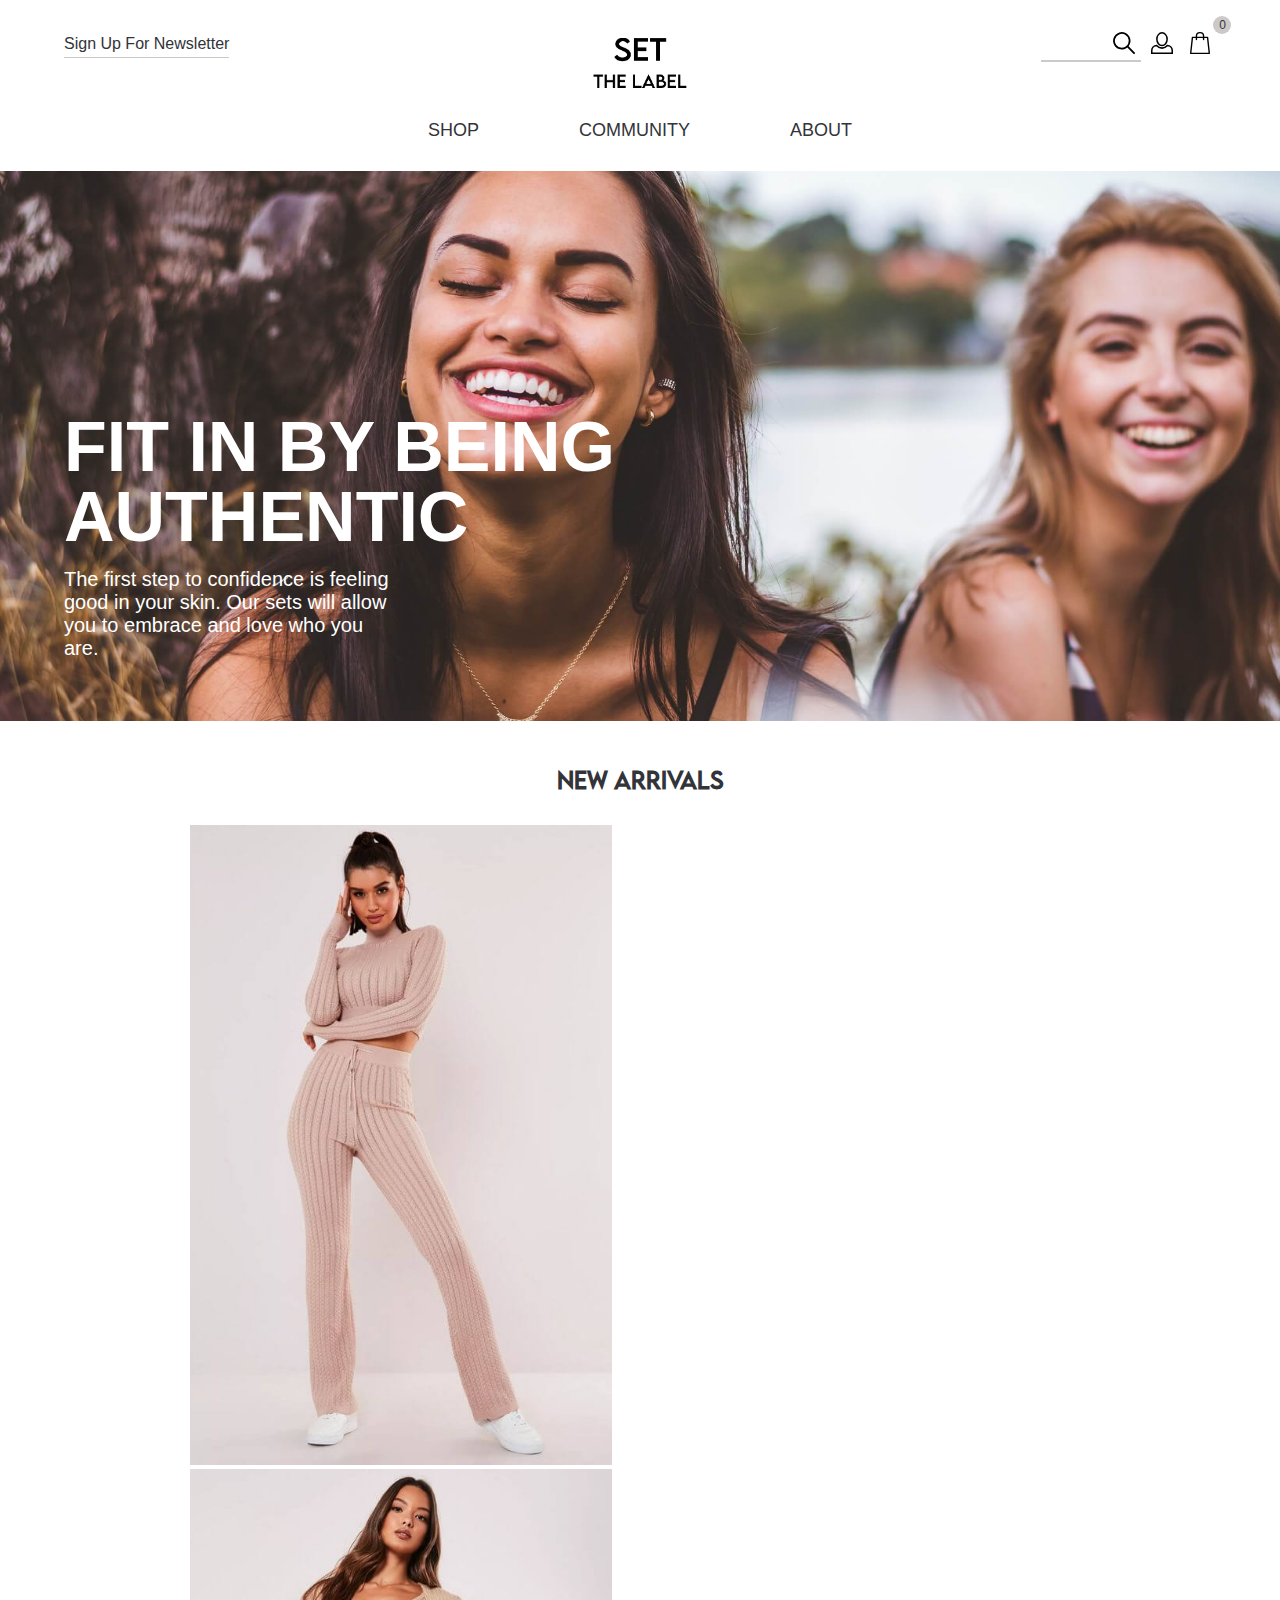
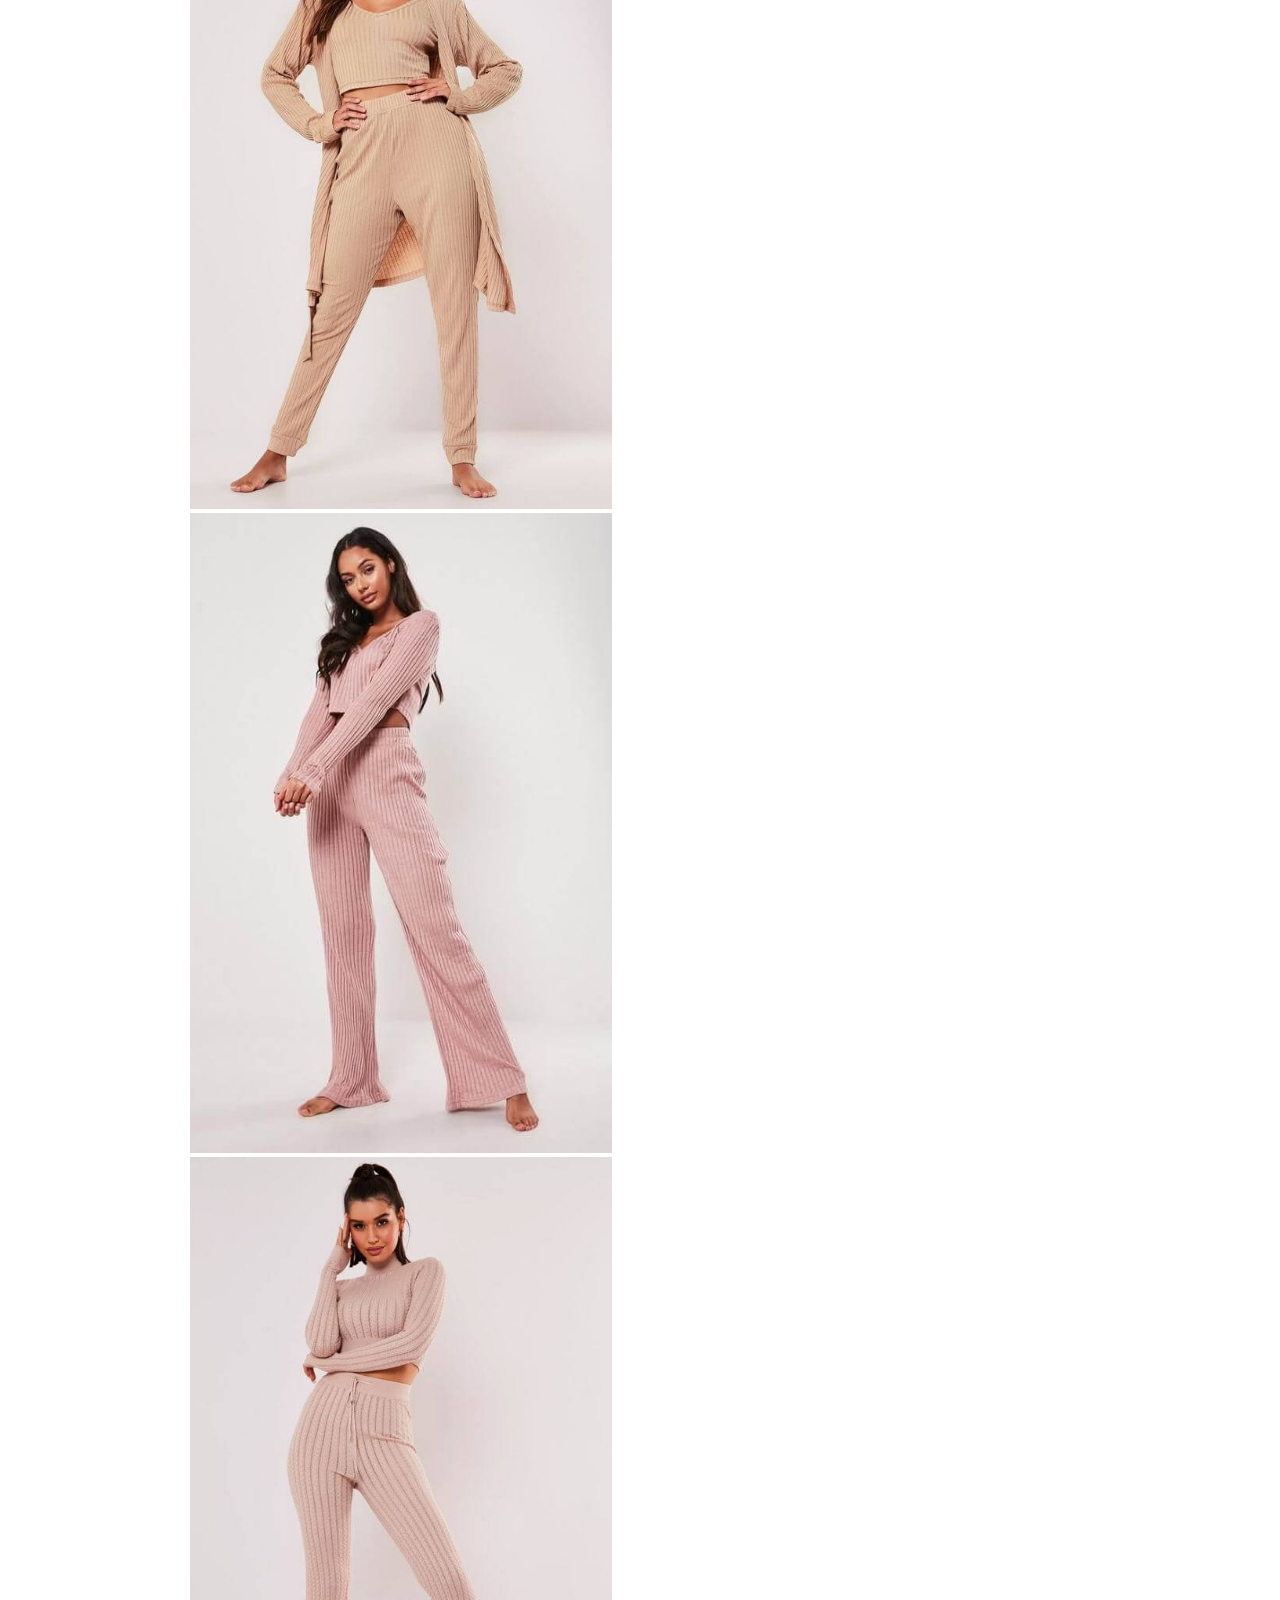
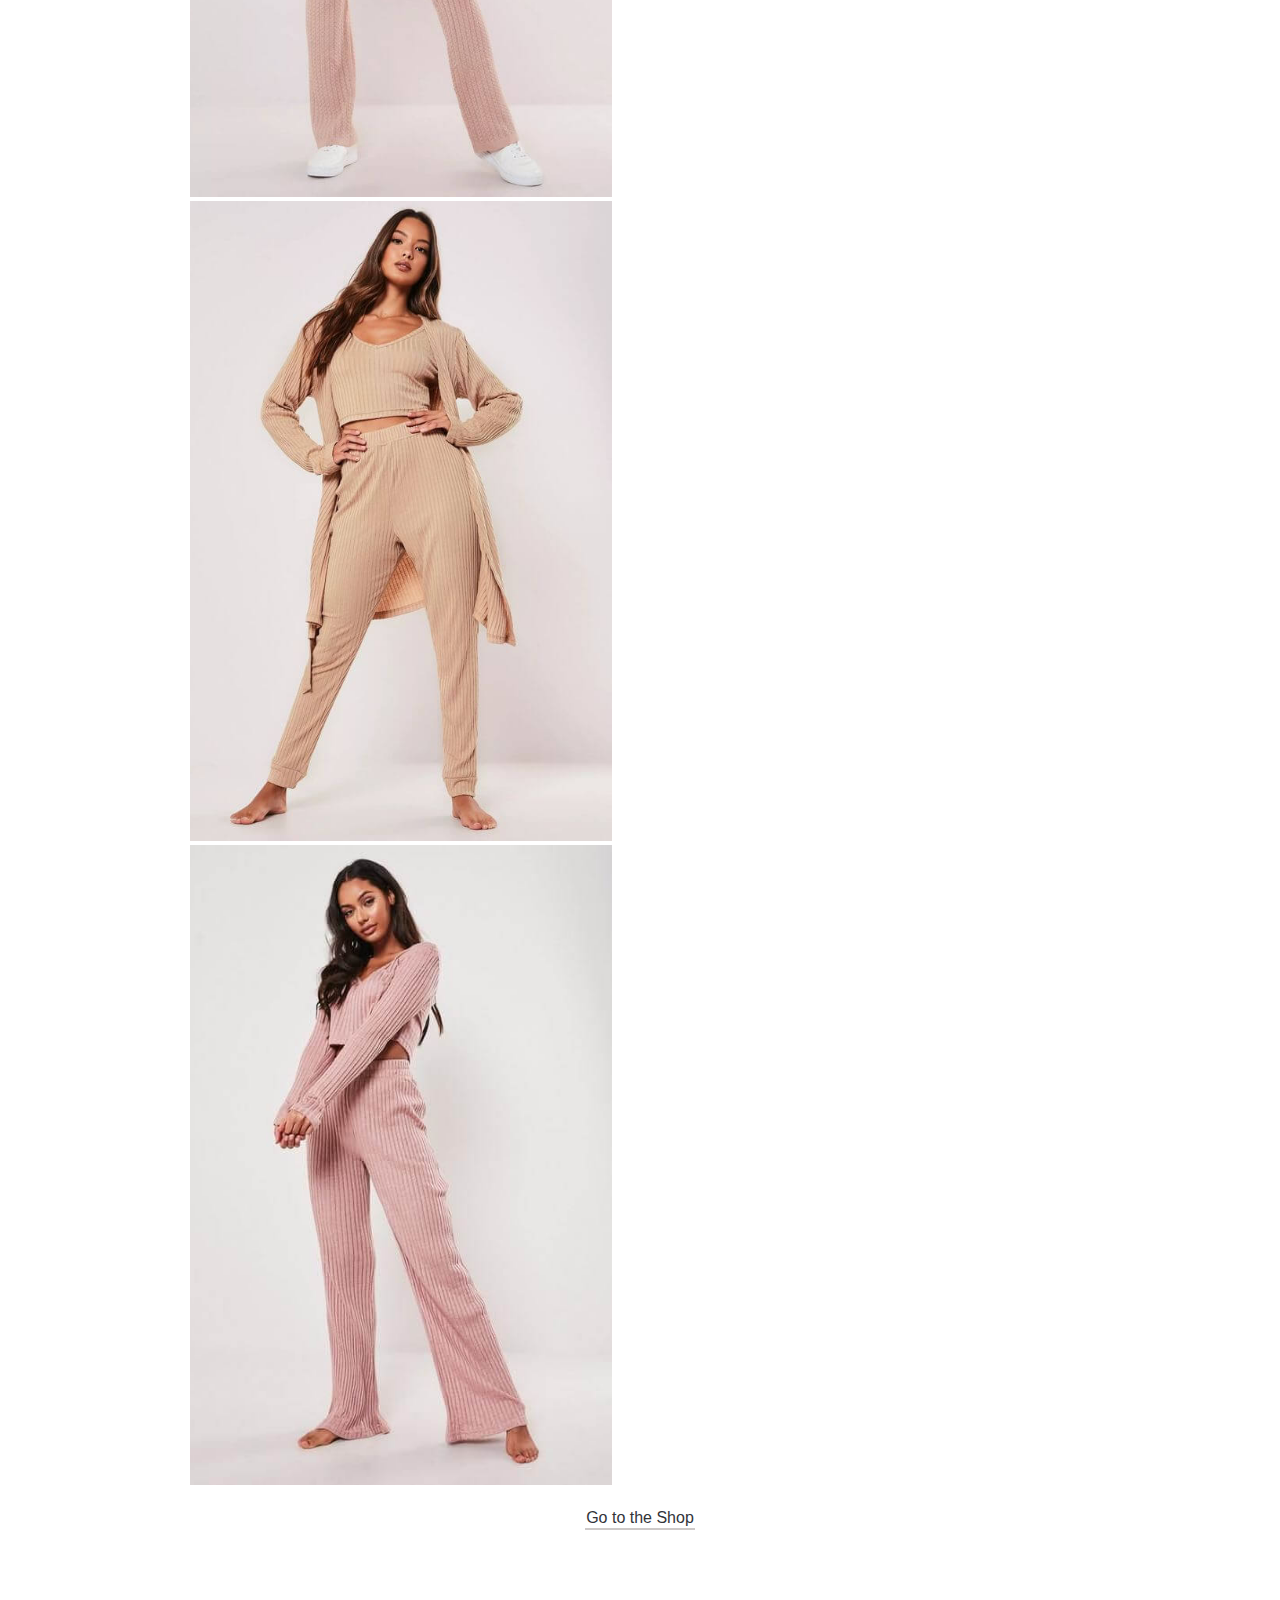
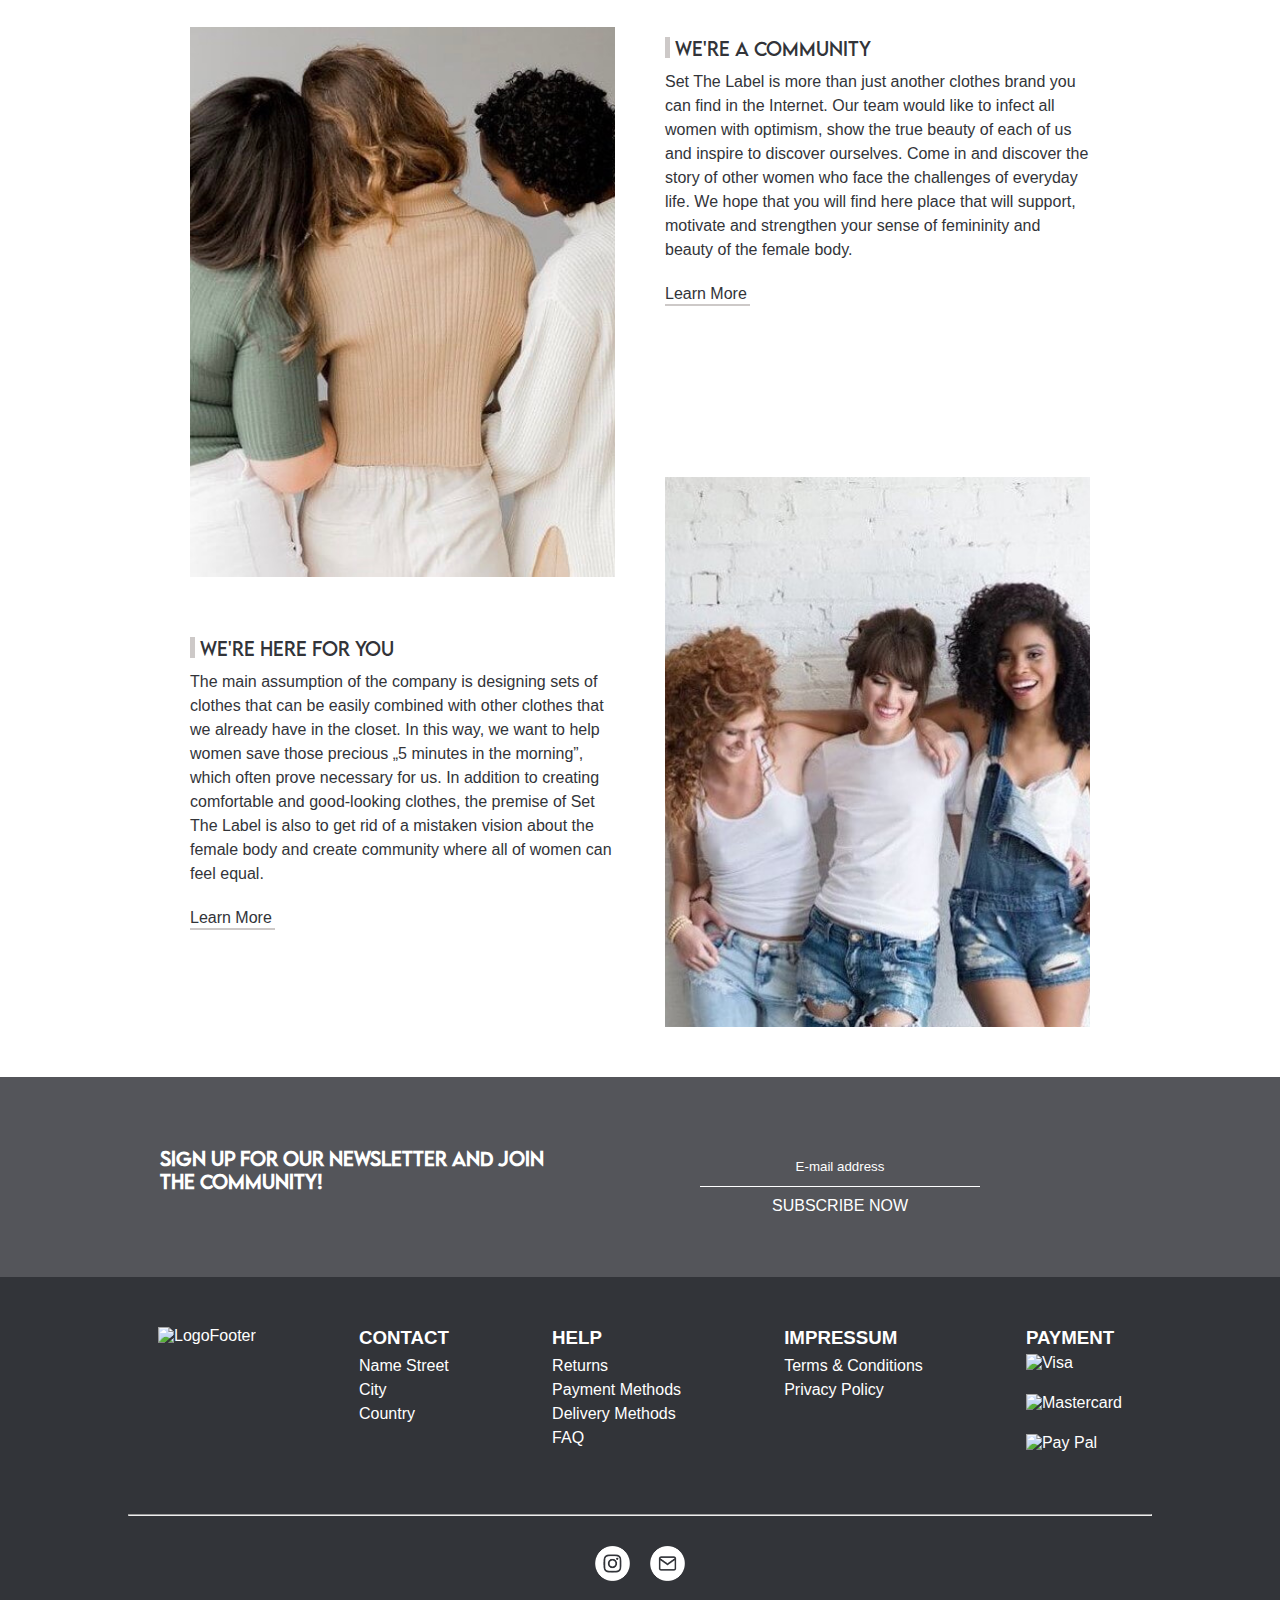
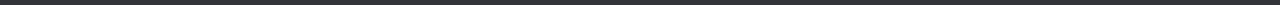
==== commit 2e35cf21: "fix about margins, carousel and other small dets" ====
--- a/index.html
+++ b/index.html
@@ -74,6 +74,8 @@
     </nav>
   </header>
 
+  <!-- HERO -->
+
   <section class="hero">
     <img src="resources/images/two-women-smiling-908602.jpg" alt="Two Women Smiling">
     <h1>Fit in by being authentic</h1>
@@ -83,6 +85,9 @@
   </section>
 
   <main>
+
+    <!-- CAROUSEL -->
+
     <section class="shop-carousel">
       <h2>New Arrivals</h2>
       <div class="center slider">
@@ -99,6 +104,8 @@
 
 
     <section class="info-grid">
+
+      <!-- COMMUNITY -->
 
       <div class="section-text community-text">
         <h2 class="section-h2">We're a Community</h2>
@@ -115,7 +122,7 @@
       </div>
       <img src="resources/images/stronger_together.jpeg" class="community-img" alt="Community Image">
 
-
+      <!-- ABOUT -->
 
       <div class="section-text about-text">
         <h2 class="section-h2">We're here for you</h2>
@@ -136,6 +143,7 @@
     </section>
   </main>
 
+  <!-- NEWSLETTER -->
 
   <section class="newsletter_container">
     <div class="newsletter">
@@ -150,6 +158,8 @@
       </div>
     </div>
   </section>
+
+  <!-- FOOTER -->
 
   <footer>
     <div class="flex-footer">
@@ -175,6 +185,11 @@
       </div>
       <div>
         <h3>Payment</h3>
+        <div class="payment-methods">
+          <img src="resources/icons/visa.png" alt="Visa">
+          <img src="resources/icons/mastercard.png" alt="Mastercard">
+          <img src="resources/icons/paypal.png" alt="Pay Pal">
+        </div>
       </div>
     </div>
     <hr>
--- a/css/main.css
+++ b/css/main.css
@@ -116,6 +116,11 @@
 
 .nav-item {
   margin: 60px 50px 30px;
+  transition: all 0.3s ease;
+}
+
+.nav-item-active {
+  font-weight: 600;
 }
 
 .nav-item:hover {
@@ -146,9 +151,9 @@
 .flex-footer {
   display: flex;
   flex-direction: column;
-    justify-content: center;
-    text-align: center;
-    padding-top: 40px;
+  justify-content: center;
+  text-align: center;
+  padding-top: 40px;
 }
 
 hr {
@@ -170,6 +175,12 @@
   margin: 20px 10px;
 }
 
+.payment-methods img {
+  height: 40px;
+  width: auto;
+ display: block;
+}
+
 
 
 
@@ -185,33 +196,33 @@
 /*NEWSLETTER */
 
 .overlay {
-position: fixed;
-top: 0;
-bottom: 0;
-left: 0;
-right: 0;
-background: rgba(0, 0, 0, 0.7);
-transition: opacity 500ms;
-visibility: hidden; opacity: 0;
-z-index: 9999;
+  position: fixed;
+  top: 0;
+  bottom: 0;
+  left: 0;
+  right: 0;
+  background: rgba(0, 0, 0, 0.7);
+  transition: opacity 500ms;
+  visibility: hidden; opacity: 0;
+  z-index: 9999;
 }
 
 .overlay:target {
-visibility: visible;
-opacity: 1;
+  visibility: visible;
+  opacity: 1;
 }
 
 #popup1 {
-font-family: sans-serif;
+  font-family: sans-serif;
 }
 
 #popup1 .popup {
   margin: 0px auto;
-  padding: 50px 20px;
+  padding: 50px 20px 30px;
   background: #fff;
   border-radius: 0px;
   background-color: #323439;
-  height: 50%;
+  /* height: 50%; */
   width: 40%;
   position: relative;
   text-align: center;
@@ -227,18 +238,18 @@
   }
 
 .logo_newsletter {
-margin-bottom: 20px;
-width: 15%;
+  margin-bottom: 20px;
+  width: 15%;
     }
 
 #popup1 .popup h2{
-margin-top: 0;
-color: white;
-font: 25px "lemonmilk";
-line-height: 1.5;
-width: 70%;
-margin: auto;
-margin-bottom: 30px;
+  margin-top: 0;
+  color: white;
+  font: 25px "lemonmilk";
+  line-height: 1.5;
+  width: 70%;
+  margin: auto;
+  margin-bottom: 30px;
 }
 
 #popup1 .popup .close {
@@ -277,10 +288,10 @@
 }
 
 .newsletter-btn {
-margin-top: 5px;
-font-weight: 500;
-position: relative;
-display: inline-block;
+  margin-top: 5px;
+  font-weight: 500;
+  position: relative;
+  display: inline-block;
 }
 
 .newsletter-btn::after {
@@ -317,11 +328,13 @@
 
 .subscribe {
 background-color: #323439;
+font-family: interstate, sans-serif;
 color: white;
 font-size: 15px;
 cursor: pointer;
 text-align: center;
 align-content: center;
+
 }
 
 /* FOOTER */
@@ -343,14 +356,14 @@
 
 .logo-footer {
   height: 60px;
-display: block;
+  display: block;
 }
 
 .flex-footer {
   display: flex;
   flex-direction: row;
   justify-content: space-between;
-    text-align: left;
+  text-align: left;
   padding: 30px;
   padding-top: 50px;
   width: 80%;
@@ -567,11 +580,11 @@
 
   #popup1 .popup {
     margin: 0px auto;
-    padding: 50px 20px;
+    padding: 50px 20px 30px;
     background: #fff;
     border-radius: 0px;
     background-color: #323439;
-    height: 50%;
+    /* height: 50%; */
     width: 80%;
     position: relative;
     text-align: center;
@@ -659,6 +672,8 @@
 
   .subscribe {
     background-color: #323439;
+    font-family: interstate, sans-serif;
+
     color: white;
     font-size: 15px;
     cursor: pointer;
--- a/css/index.css
+++ b/css/index.css
@@ -36,7 +36,6 @@
 /* MAIN */
 
 main {
-  /* max-width: 1200px; */
   max-width: 900px;
   margin: auto;
 }
@@ -47,7 +46,7 @@
 
 main h2 {
   text-transform: uppercase;
-  font-size: 18px;
+  font-size: 22px;
   margin: 20px 0;
   font-family: "lemonmilk";
   position: relative;
@@ -55,7 +54,7 @@
 
 .section-h2 {
 margin: 10px 0 10px 10px;
-  font: 15px "lemonmilk";
+  font: 18px "lemonmilk";
 }
 
 .section-h2::before {
@@ -126,7 +125,7 @@
 .go-shop::after {
   content: "";
   width: 100%;
-  height: 1px;
+  height: 2px;
   background-color: #CDC9C8;
   position: absolute;
   bottom: -3px;
@@ -138,20 +137,22 @@
 }
 
 .slick-slide {
- opacity: 0.5;
- transform: scale(0.7);
+  opacity: 0.7;
+  transform: scale(0.8);
+}
+
+.center img {
+  height: 80vh;
+  width: 25vw;
+  padding: 0 20px;
+  margin: auto;
+  transform: translateX(-11%);
 }
 
 .slick-center {
   opacity: 1;
-  transform: scale(1) translateX(-2%);
-}
-
-.center img {
-  height: 80vh;
-  width: 23vw;
-  padding: 0 10px;
-  margin: auto;
+  transform: scale(1) translateX(0);
+  z-index: 9;
 }
 
 /* COMMUNITY */
@@ -182,7 +183,7 @@
 
 .newsletter_container {
   text-align: left;
-  background-color: #54575e;
+  background-color: #54555A;
   height: 200px;
   margin-top: 50px;
   color: white;
@@ -227,15 +228,6 @@
   height: 1px;
   width: 70%;
 }
-
-/* .newsletter_box p::after {
-  position: absolute;
-  background-color: white;
-  width: 100px;
-  height: 1px;
-  bottom: 0;
-  left: 0;
-} */
 
 .newsletter_box button{
     color: white;
@@ -263,6 +255,7 @@
       width: 33vw;
       height: 50vw;
       padding: 0;
+      transform: translateX(0);
   }
   
 
@@ -270,6 +263,8 @@
     opacity: 1;
     transform: scale(1);
   }
+
+
 
   .info-grid {
     grid-template-rows: repeat(7, 100px);
@@ -332,15 +327,35 @@
   font-size: 60px;
 }
 
-  .center img {
-      width: 50vw;
-      height: 75vw;
-  }
-
-  .slick-slide {
-    opacity: 1;
-    transform: scale(1);
-  }
+main {
+  width: 90%;
+}
+
+.center img {
+    width: 65vw;
+    height: 95vw;
+}
+
+.slick-slide {
+  opacity: 1;
+  transform: scale(1) translateX(0);
+}
+
+.center img {
+  transform: translateX(0);
+}
+
+.slick-prev {
+  left: 10px;
+}
+
+.slick-next {
+  right: 10px;
+}
+
+.newsletter_container {
+  height: 300px;
+}
 
 }
 
--- a/css/main.css
+++ b/css/main.css
@@ -116,6 +116,11 @@
 
 .nav-item {
   margin: 60px 50px 30px;
+  transition: all 0.3s ease;
+}
+
+.nav-item-active {
+  font-weight: 600;
 }
 
 .nav-item:hover {
@@ -146,9 +151,9 @@
 .flex-footer {
   display: flex;
   flex-direction: column;
-    justify-content: center;
-    text-align: center;
-    padding-top: 40px;
+  justify-content: center;
+  text-align: center;
+  padding-top: 40px;
 }
 
 hr {
@@ -170,6 +175,12 @@
   margin: 20px 10px;
 }
 
+.payment-methods img {
+  height: 40px;
+  width: auto;
+ display: block;
+}
+
 
 
 
@@ -185,33 +196,33 @@
 /*NEWSLETTER */
 
 .overlay {
-position: fixed;
-top: 0;
-bottom: 0;
-left: 0;
-right: 0;
-background: rgba(0, 0, 0, 0.7);
-transition: opacity 500ms;
-visibility: hidden; opacity: 0;
-z-index: 9999;
+  position: fixed;
+  top: 0;
+  bottom: 0;
+  left: 0;
+  right: 0;
+  background: rgba(0, 0, 0, 0.7);
+  transition: opacity 500ms;
+  visibility: hidden; opacity: 0;
+  z-index: 9999;
 }
 
 .overlay:target {
-visibility: visible;
-opacity: 1;
+  visibility: visible;
+  opacity: 1;
 }
 
 #popup1 {
-font-family: sans-serif;
+  font-family: sans-serif;
 }
 
 #popup1 .popup {
   margin: 0px auto;
-  padding: 50px 20px;
+  padding: 50px 20px 30px;
   background: #fff;
   border-radius: 0px;
   background-color: #323439;
-  height: 50%;
+  /* height: 50%; */
   width: 40%;
   position: relative;
   text-align: center;
@@ -227,18 +238,18 @@
   }
 
 .logo_newsletter {
-margin-bottom: 20px;
-width: 15%;
+  margin-bottom: 20px;
+  width: 15%;
     }
 
 #popup1 .popup h2{
-margin-top: 0;
-color: white;
-font: 25px "lemonmilk";
-line-height: 1.5;
-width: 70%;
-margin: auto;
-margin-bottom: 30px;
+  margin-top: 0;
+  color: white;
+  font: 25px "lemonmilk";
+  line-height: 1.5;
+  width: 70%;
+  margin: auto;
+  margin-bottom: 30px;
 }
 
 #popup1 .popup .close {
@@ -277,10 +288,10 @@
 }
 
 .newsletter-btn {
-margin-top: 5px;
-font-weight: 500;
-position: relative;
-display: inline-block;
+  margin-top: 5px;
+  font-weight: 500;
+  position: relative;
+  display: inline-block;
 }
 
 .newsletter-btn::after {
@@ -317,11 +328,13 @@
 
 .subscribe {
 background-color: #323439;
+font-family: interstate, sans-serif;
 color: white;
 font-size: 15px;
 cursor: pointer;
 text-align: center;
 align-content: center;
+
 }
 
 /* FOOTER */
@@ -343,14 +356,14 @@
 
 .logo-footer {
   height: 60px;
-display: block;
+  display: block;
 }
 
 .flex-footer {
   display: flex;
   flex-direction: row;
   justify-content: space-between;
-    text-align: left;
+  text-align: left;
   padding: 30px;
   padding-top: 50px;
   width: 80%;
@@ -567,11 +580,11 @@
 
   #popup1 .popup {
     margin: 0px auto;
-    padding: 50px 20px;
+    padding: 50px 20px 30px;
     background: #fff;
     border-radius: 0px;
     background-color: #323439;
-    height: 50%;
+    /* height: 50%; */
     width: 80%;
     position: relative;
     text-align: center;
@@ -659,6 +672,8 @@
 
   .subscribe {
     background-color: #323439;
+    font-family: interstate, sans-serif;
+
     color: white;
     font-size: 15px;
     cursor: pointer;
--- a/css/index.css
+++ b/css/index.css
@@ -36,7 +36,6 @@
 /* MAIN */
 
 main {
-  /* max-width: 1200px; */
   max-width: 900px;
   margin: auto;
 }
@@ -47,7 +46,7 @@
 
 main h2 {
   text-transform: uppercase;
-  font-size: 18px;
+  font-size: 22px;
   margin: 20px 0;
   font-family: "lemonmilk";
   position: relative;
@@ -55,7 +54,7 @@
 
 .section-h2 {
 margin: 10px 0 10px 10px;
-  font: 15px "lemonmilk";
+  font: 18px "lemonmilk";
 }
 
 .section-h2::before {
@@ -126,7 +125,7 @@
 .go-shop::after {
   content: "";
   width: 100%;
-  height: 1px;
+  height: 2px;
   background-color: #CDC9C8;
   position: absolute;
   bottom: -3px;
@@ -138,20 +137,22 @@
 }
 
 .slick-slide {
- opacity: 0.5;
- transform: scale(0.7);
+  opacity: 0.7;
+  transform: scale(0.8);
+}
+
+.center img {
+  height: 80vh;
+  width: 25vw;
+  padding: 0 20px;
+  margin: auto;
+  transform: translateX(-11%);
 }
 
 .slick-center {
   opacity: 1;
-  transform: scale(1) translateX(-2%);
-}
-
-.center img {
-  height: 80vh;
-  width: 23vw;
-  padding: 0 10px;
-  margin: auto;
+  transform: scale(1) translateX(0);
+  z-index: 9;
 }
 
 /* COMMUNITY */
@@ -182,7 +183,7 @@
 
 .newsletter_container {
   text-align: left;
-  background-color: #54575e;
+  background-color: #54555A;
   height: 200px;
   margin-top: 50px;
   color: white;
@@ -227,15 +228,6 @@
   height: 1px;
   width: 70%;
 }
-
-/* .newsletter_box p::after {
-  position: absolute;
-  background-color: white;
-  width: 100px;
-  height: 1px;
-  bottom: 0;
-  left: 0;
-} */
 
 .newsletter_box button{
     color: white;
@@ -263,6 +255,7 @@
       width: 33vw;
       height: 50vw;
       padding: 0;
+      transform: translateX(0);
   }
   
 
@@ -270,6 +263,8 @@
     opacity: 1;
     transform: scale(1);
   }
+
+
 
   .info-grid {
     grid-template-rows: repeat(7, 100px);
@@ -332,15 +327,35 @@
   font-size: 60px;
 }
 
-  .center img {
-      width: 50vw;
-      height: 75vw;
-  }
-
-  .slick-slide {
-    opacity: 1;
-    transform: scale(1);
-  }
+main {
+  width: 90%;
+}
+
+.center img {
+    width: 65vw;
+    height: 95vw;
+}
+
+.slick-slide {
+  opacity: 1;
+  transform: scale(1) translateX(0);
+}
+
+.center img {
+  transform: translateX(0);
+}
+
+.slick-prev {
+  left: 10px;
+}
+
+.slick-next {
+  right: 10px;
+}
+
+.newsletter_container {
+  height: 300px;
+}
 
 }
 
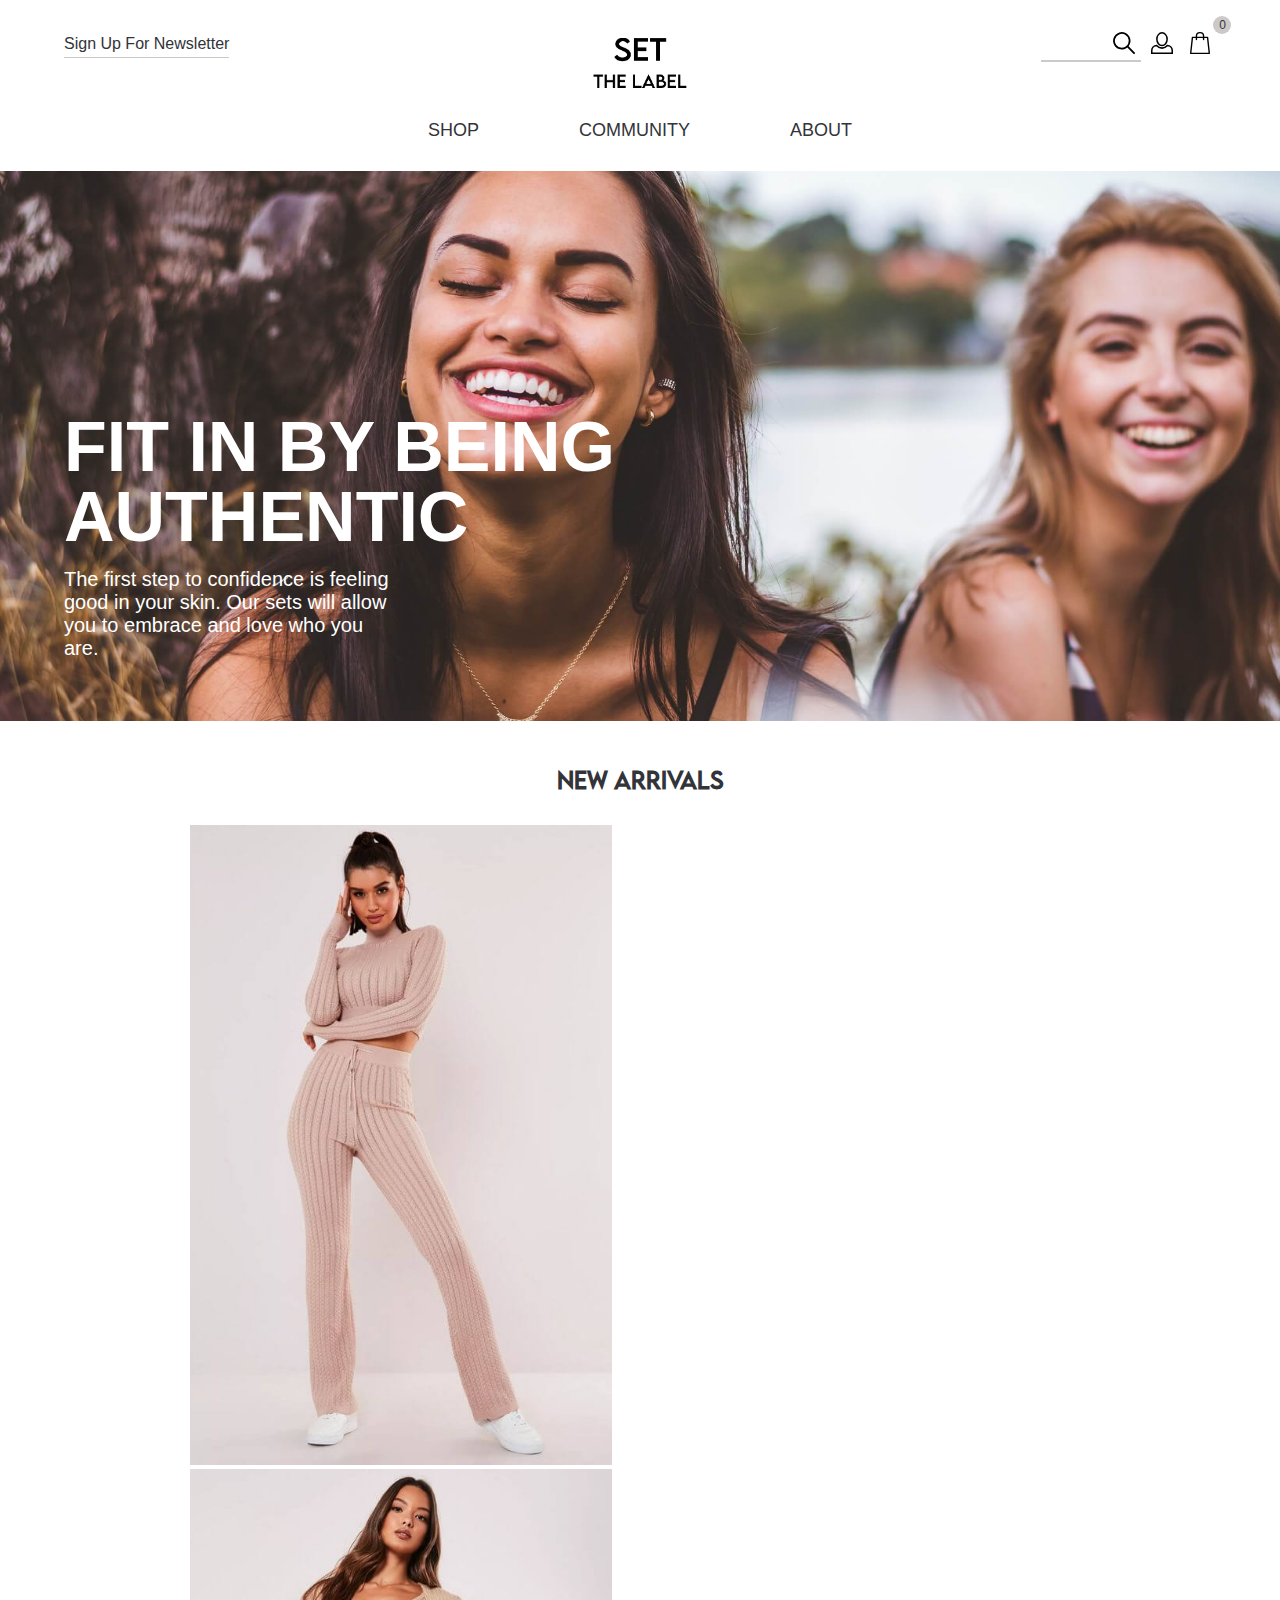
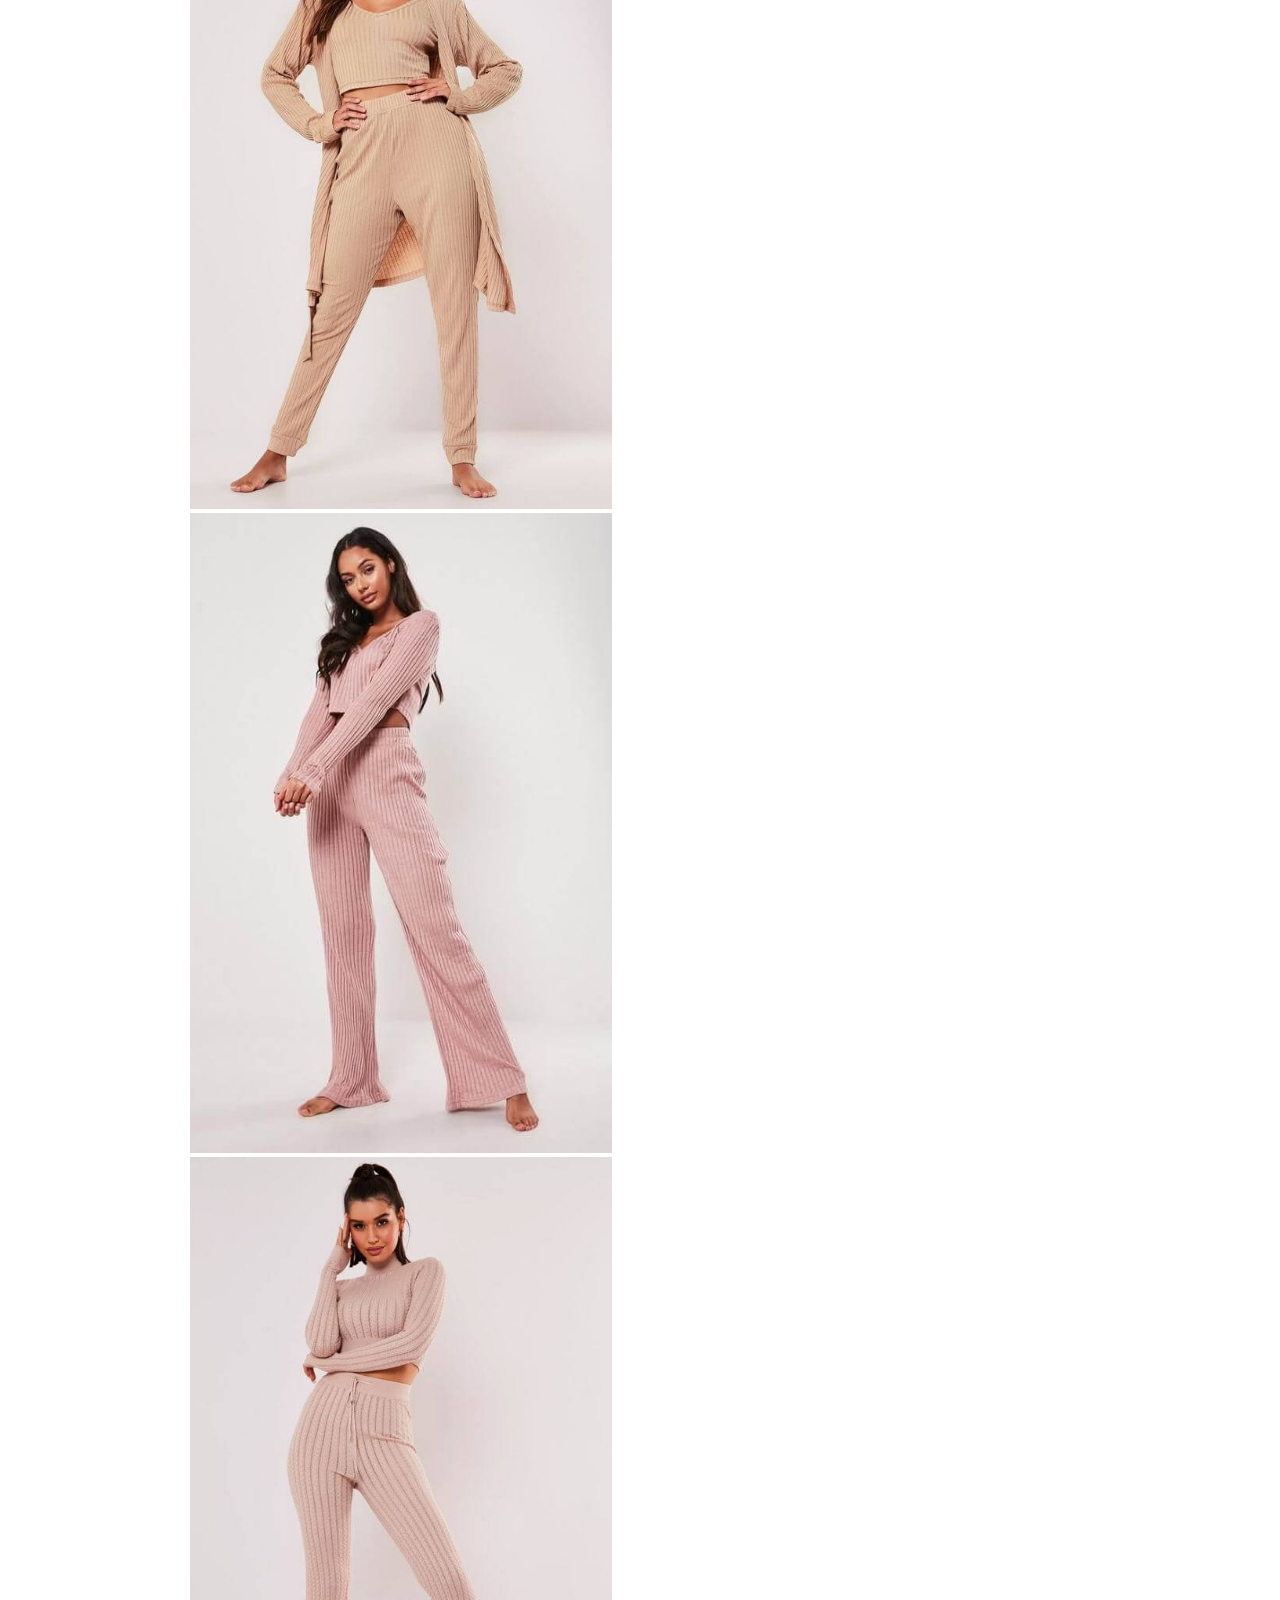
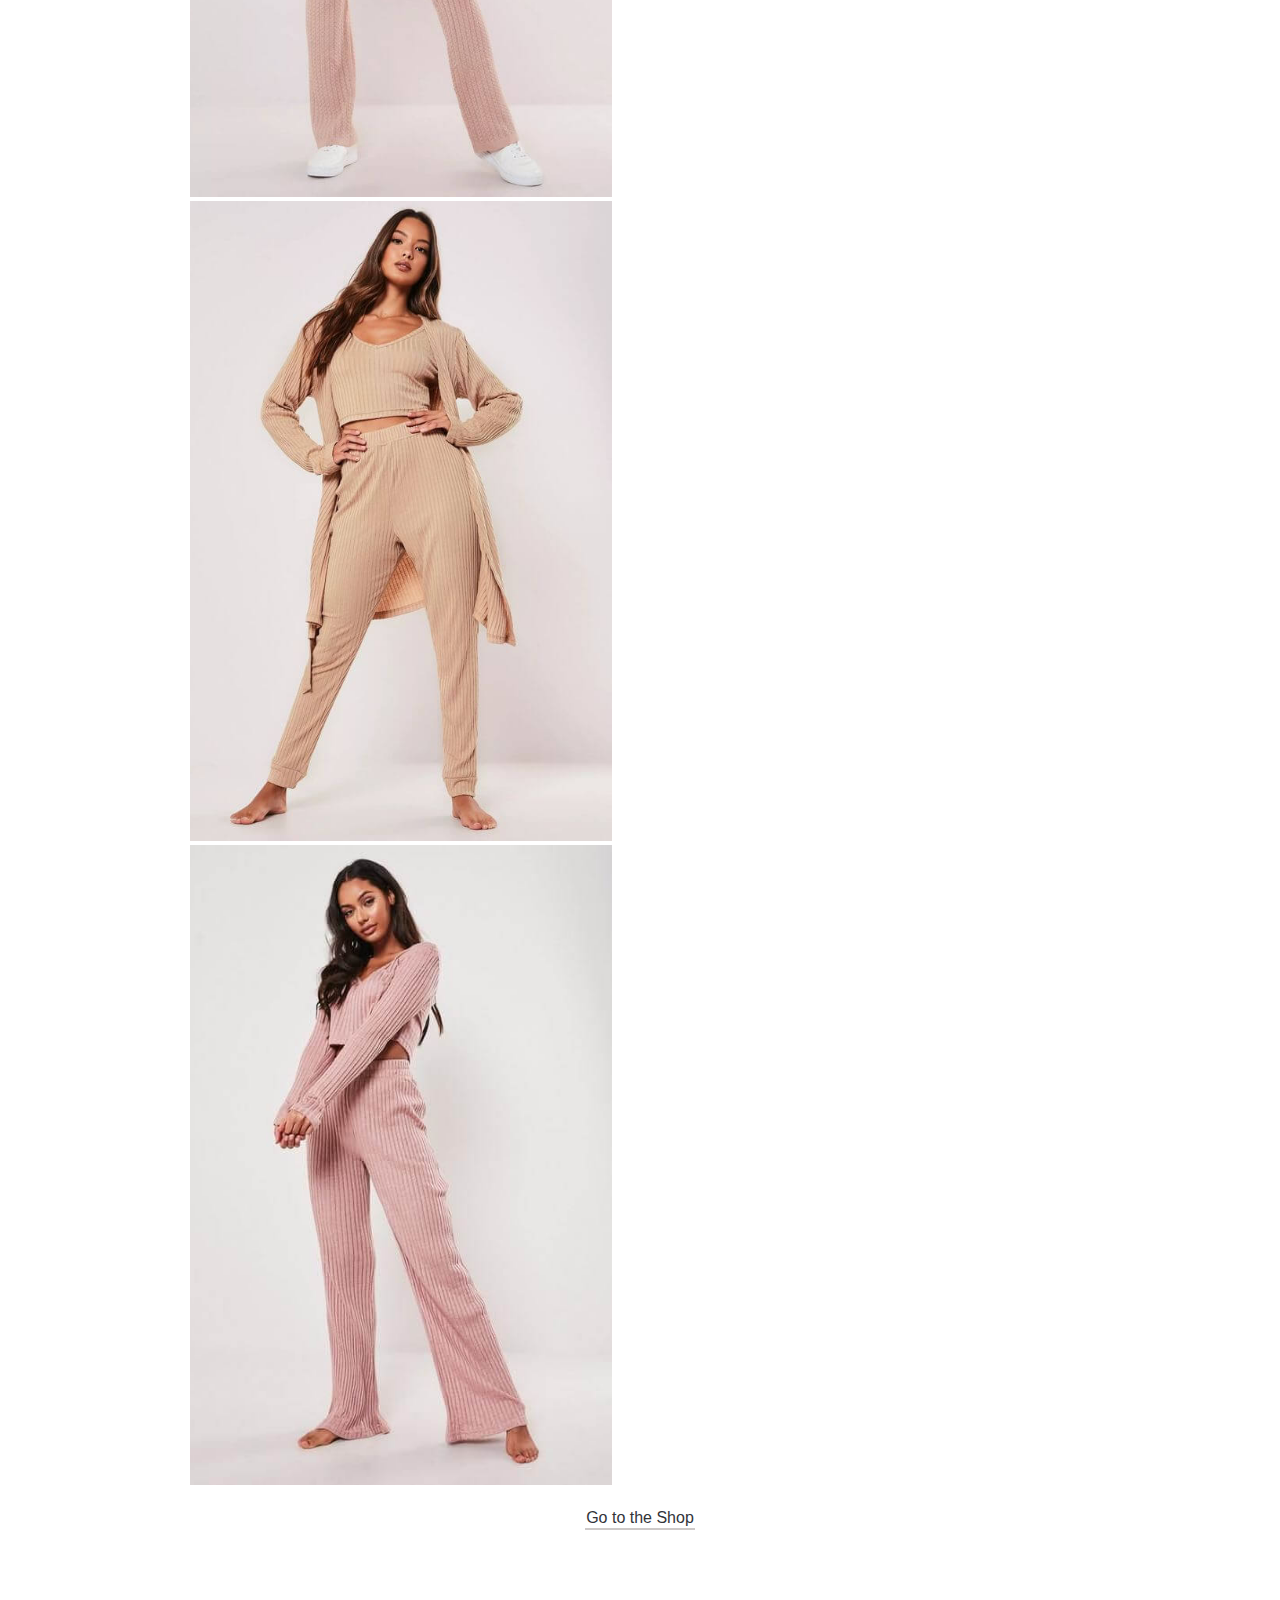
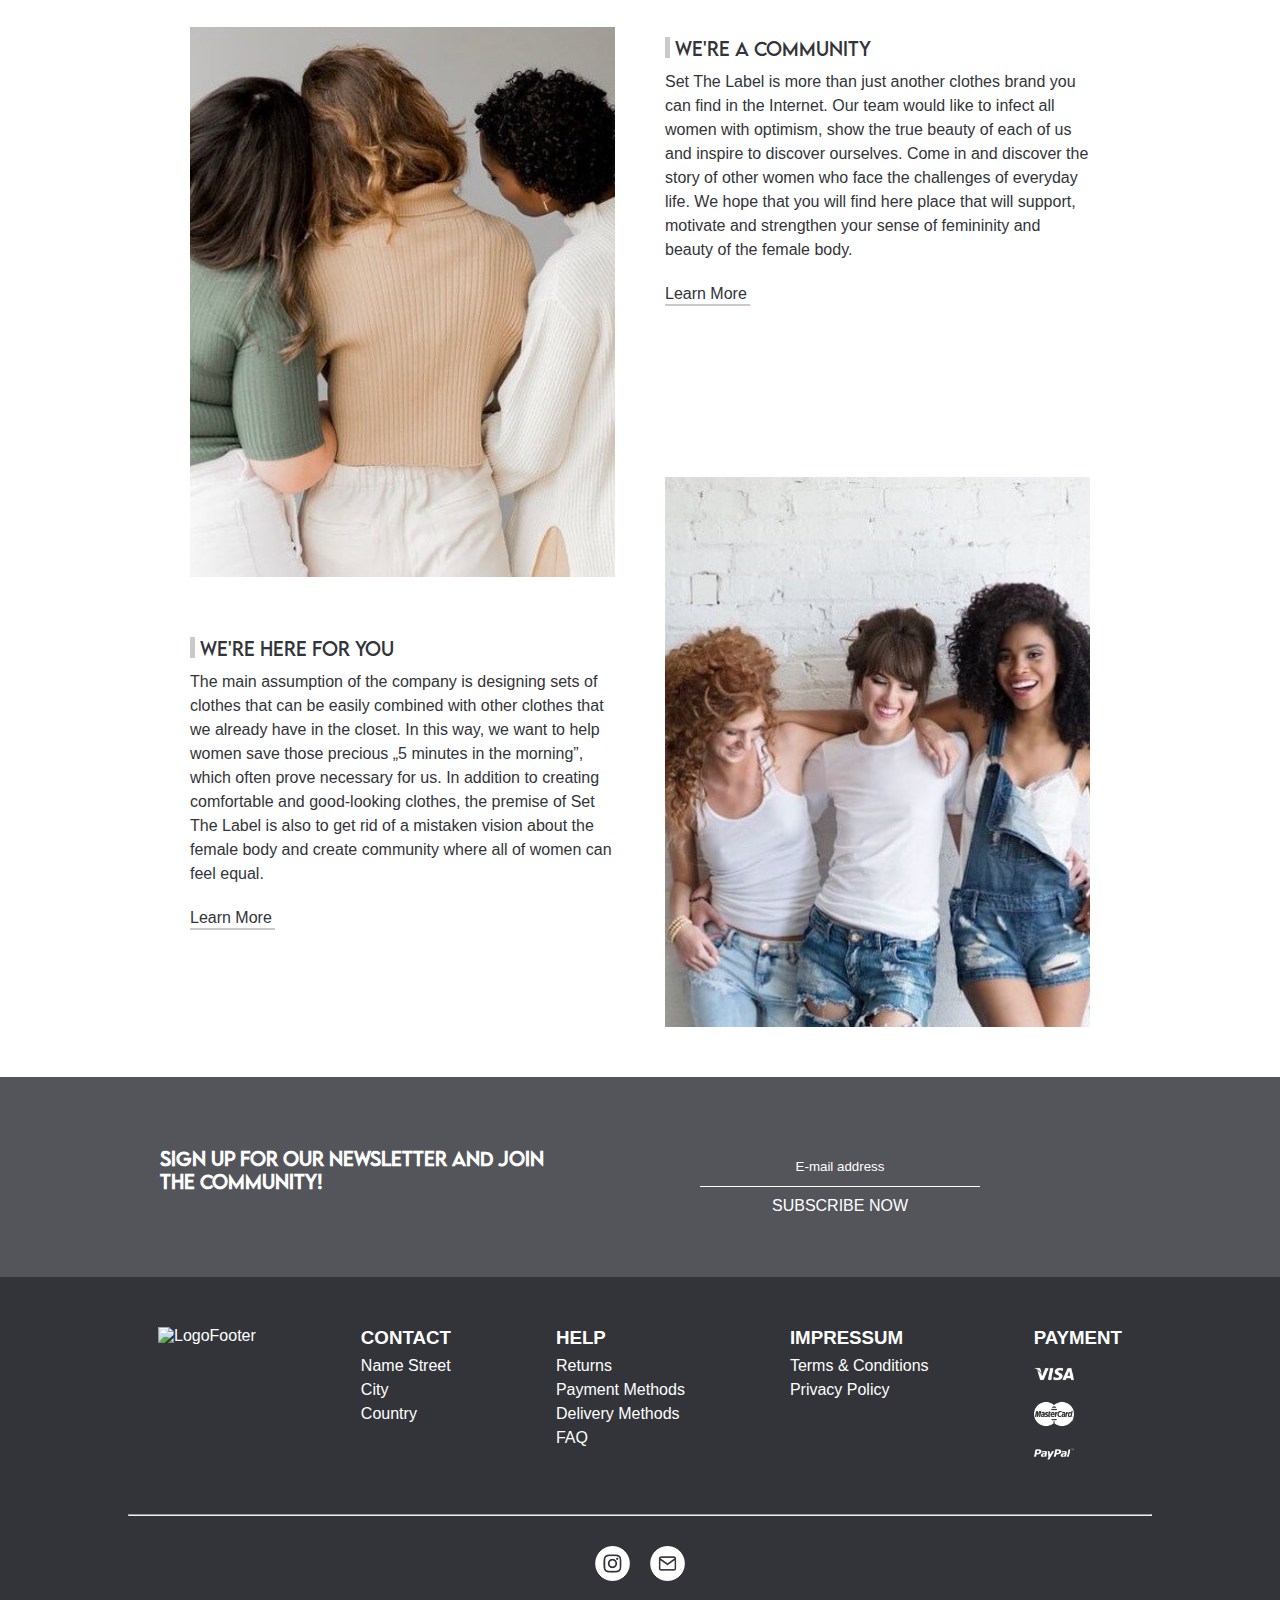
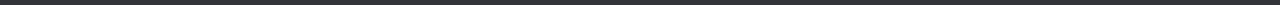
==== commit cb037bc4: "product page validated" ====
--- a/index.html
+++ b/index.html
@@ -60,7 +60,7 @@
         </button>
         <img src="resources/icons/avatar.svg" class="sidenav-icon avatar-icon" alt="Avatar Icon" />
         <button class="bag-icon"><img src="resources/icons/bag.svg" class="sidenav-icon " alt="Bag Icon" /></button>
-        <a href="#" id="burger-btn" alt="burger menu icon">
+        <a href="#" id="burger-btn">
           <div class="burger" aria-hidden="true"></div>
         </a>
       </div>
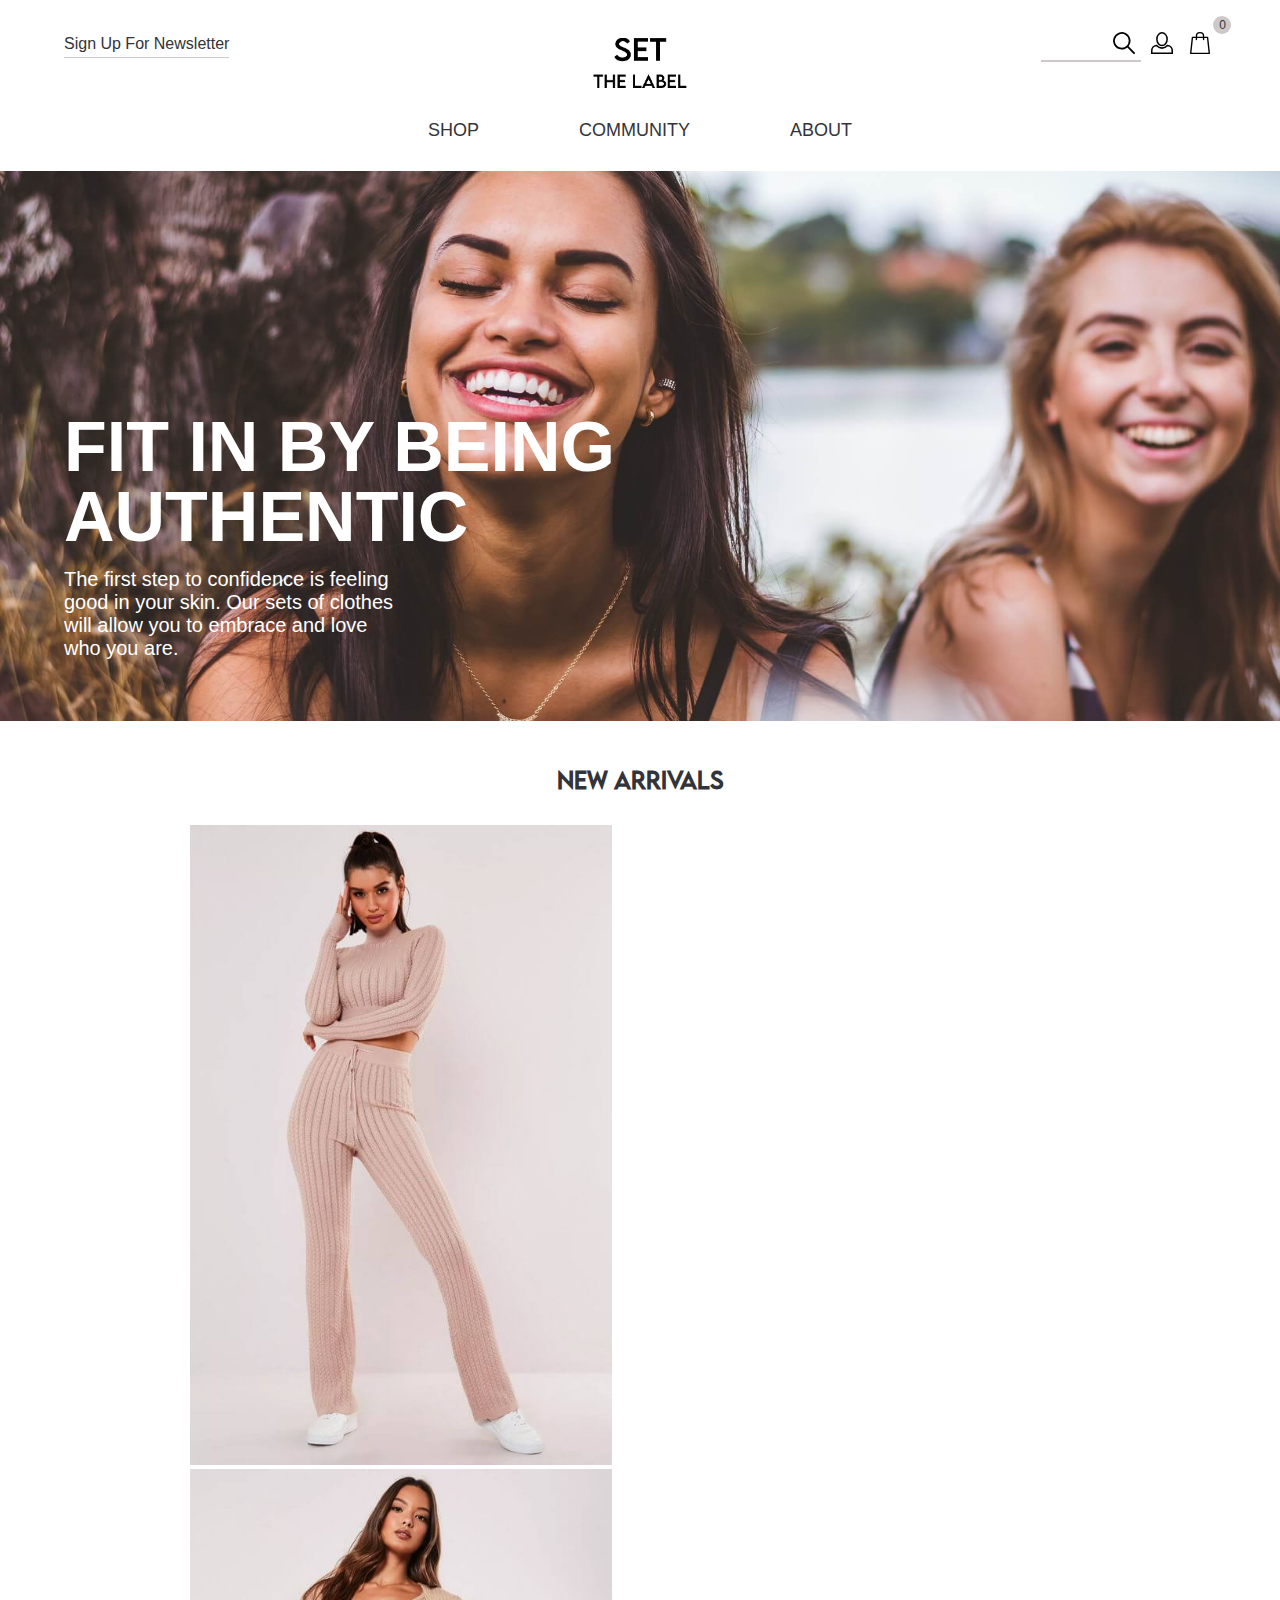
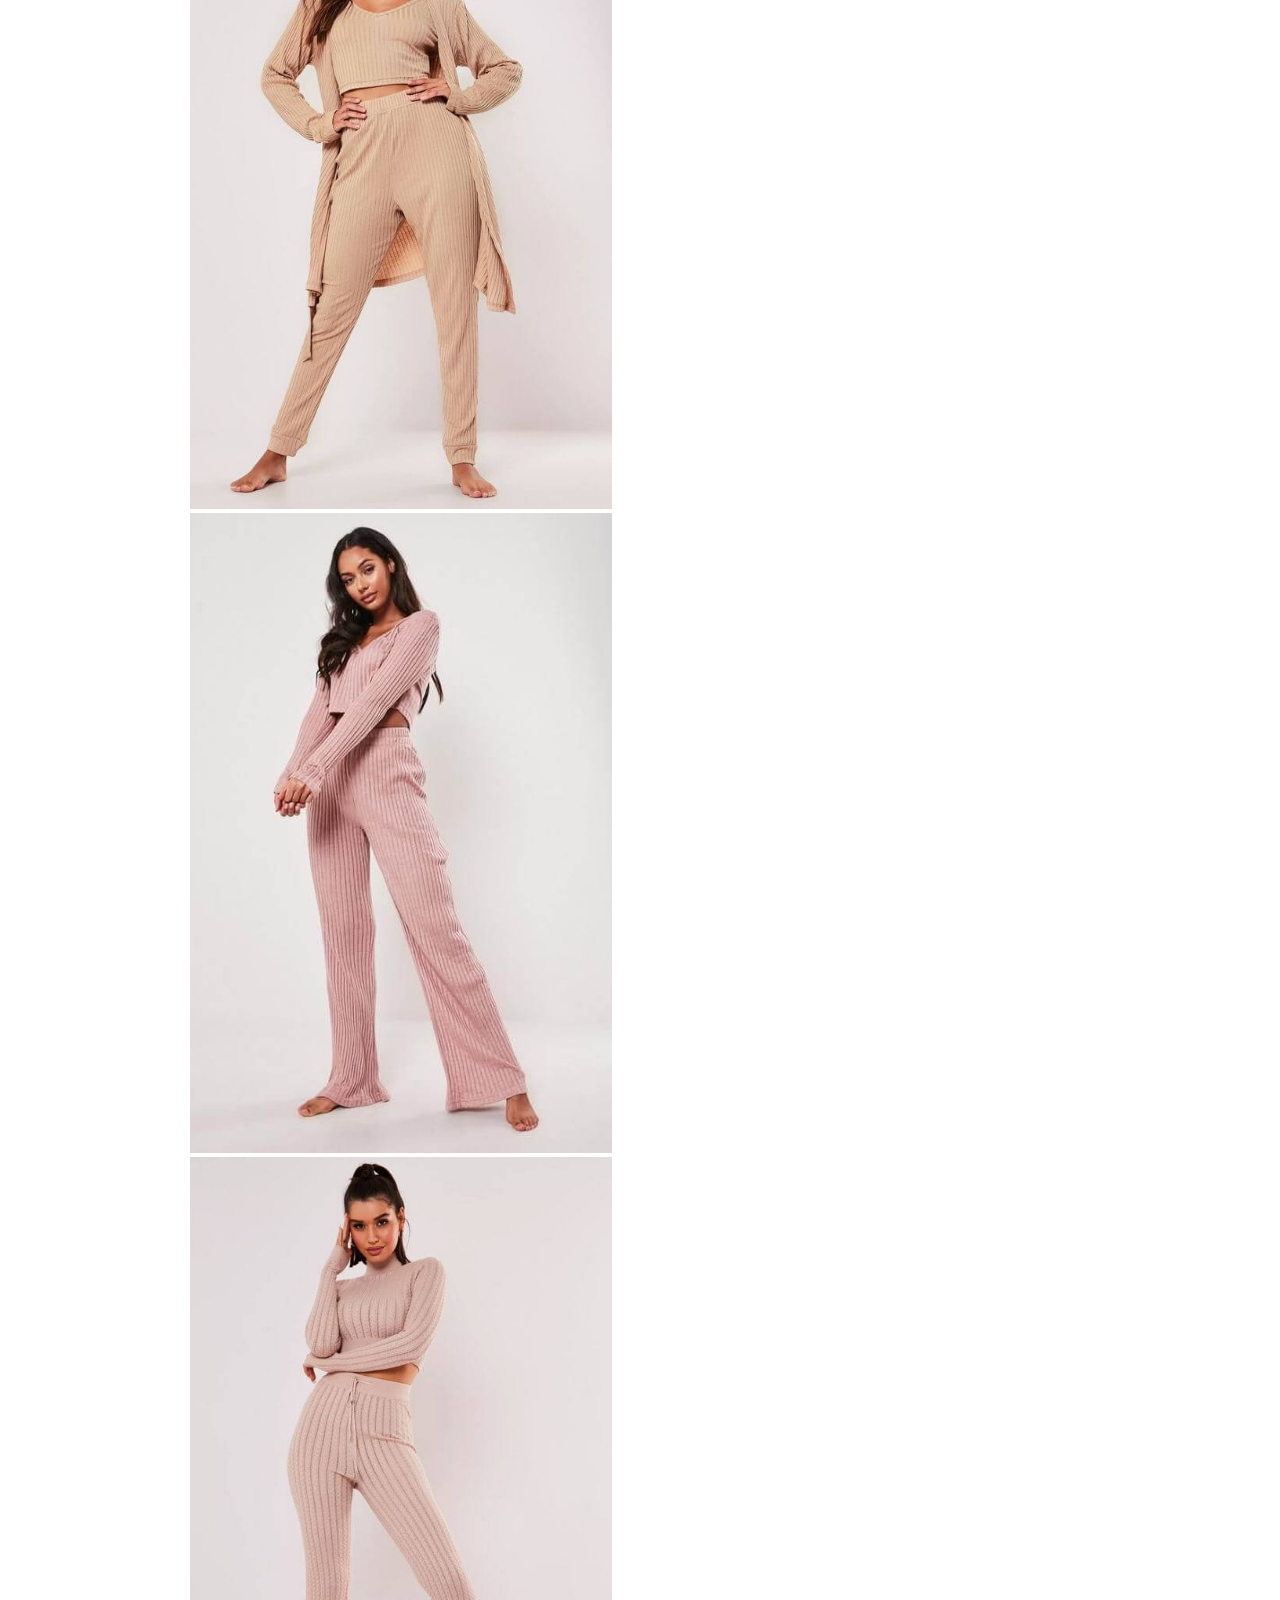
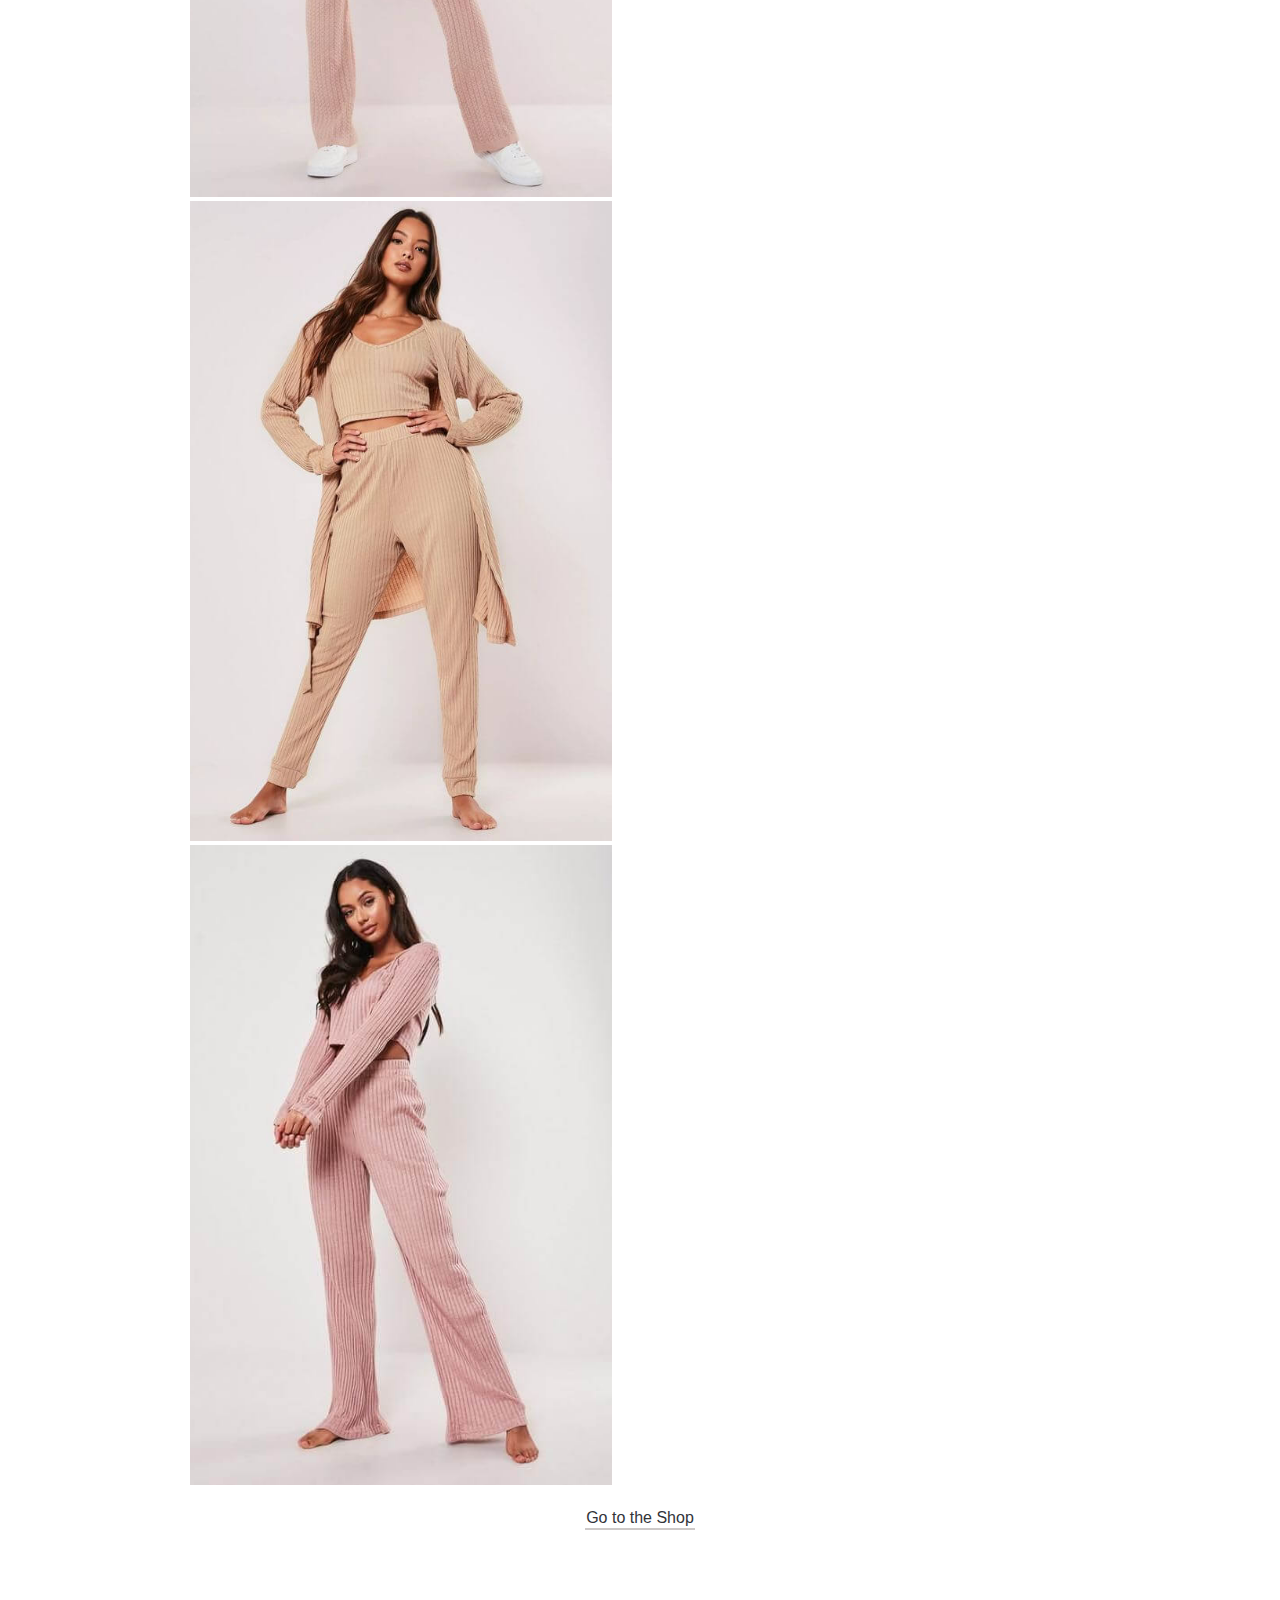
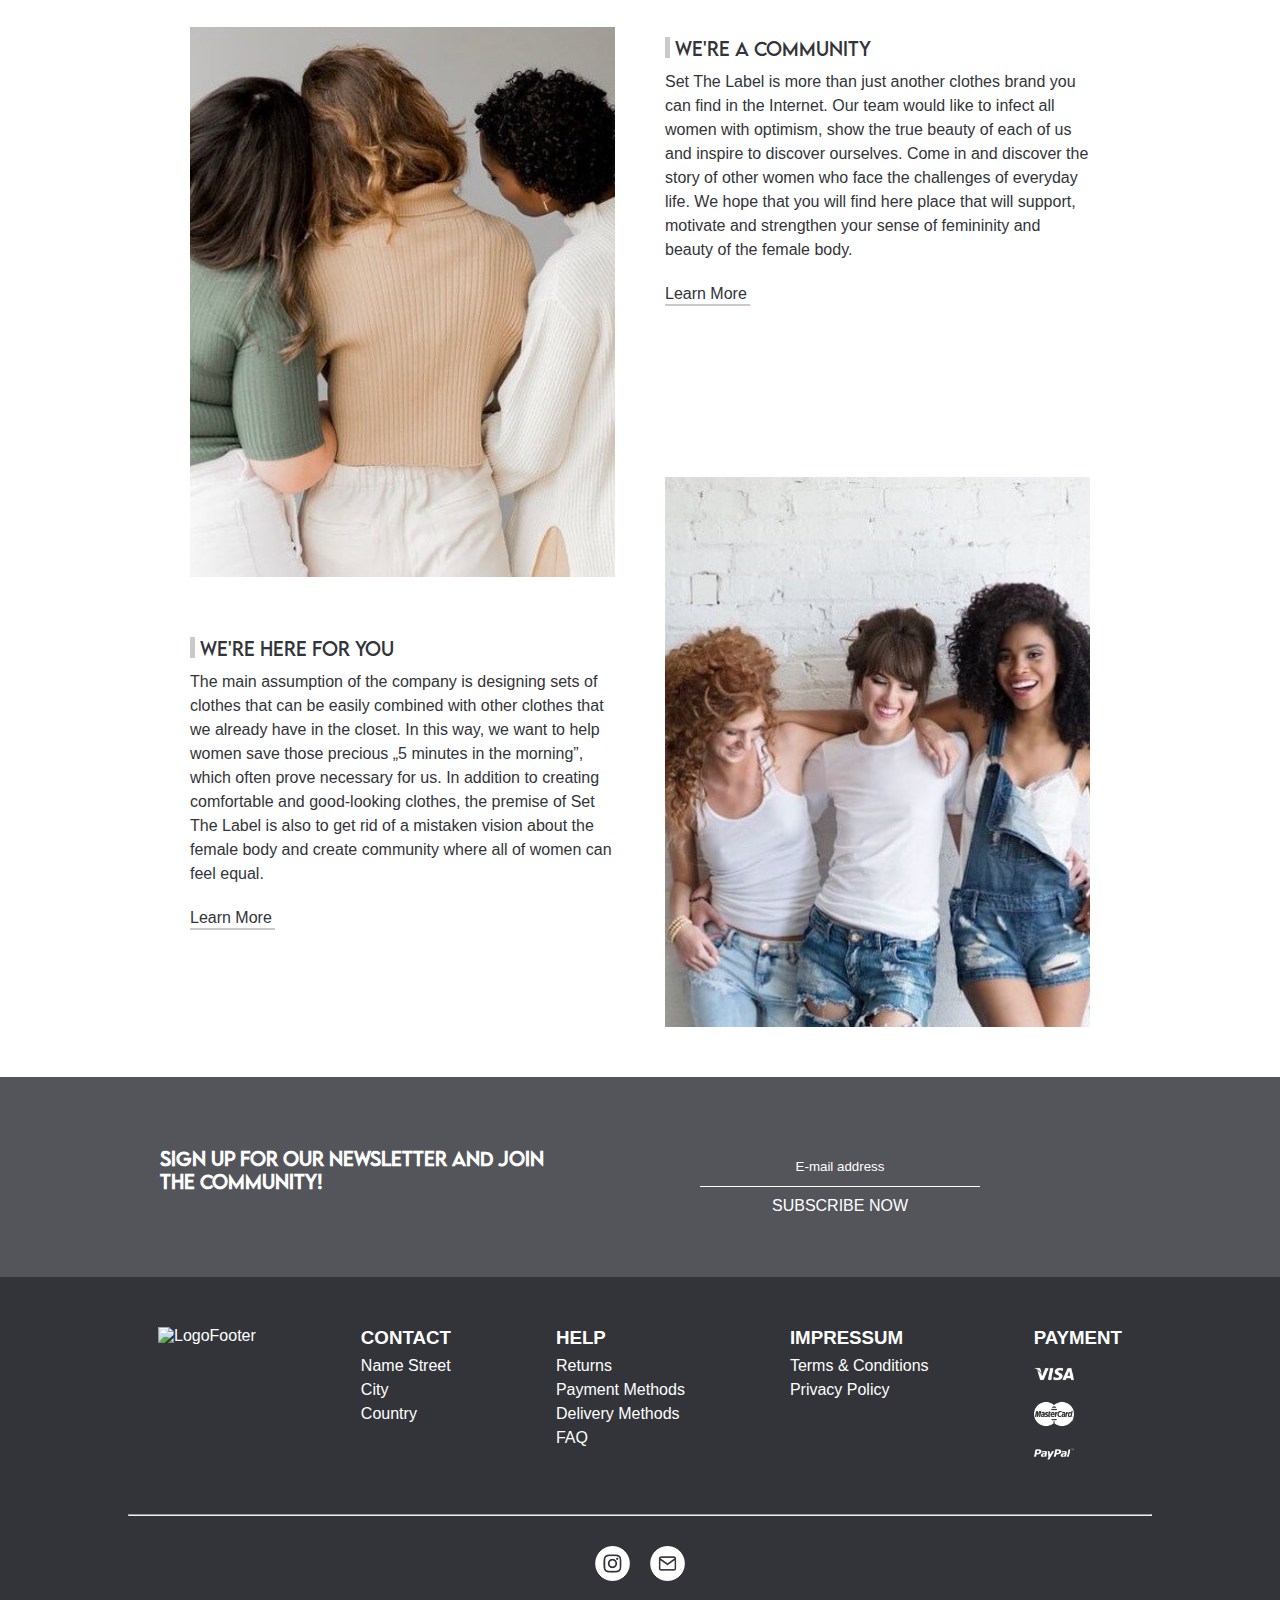
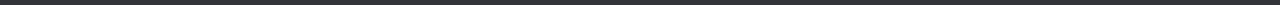
==== commit 9094f2fd: "product fix" ====
--- a/index.html
+++ b/index.html
@@ -79,7 +79,9 @@
   <section class="hero">
     <img src="resources/images/two-women-smiling-908602.jpg" alt="Two Women Smiling">
     <h1>Fit in by being authentic</h1>
-    <h2>The first step to confidence is feeling good in your skin. Our sets will allow you to embrace and love who you
+    <h2>The first step to confidence is feeling good in your skin. Our <span class="sets">sets of clothes</span> will
+      allow you to embrace and
+      love who you
       are.
     </h2>
   </section>
--- a/css/index.css
+++ b/css/index.css
@@ -33,6 +33,10 @@
   transform: translateY(-80%);
 }
 
+.sets {
+  font-weight: 500;
+}
+
 /* MAIN */
 
 main {
--- a/css/index.css
+++ b/css/index.css
@@ -33,6 +33,10 @@
   transform: translateY(-80%);
 }
 
+.sets {
+  font-weight: 500;
+}
+
 /* MAIN */
 
 main {
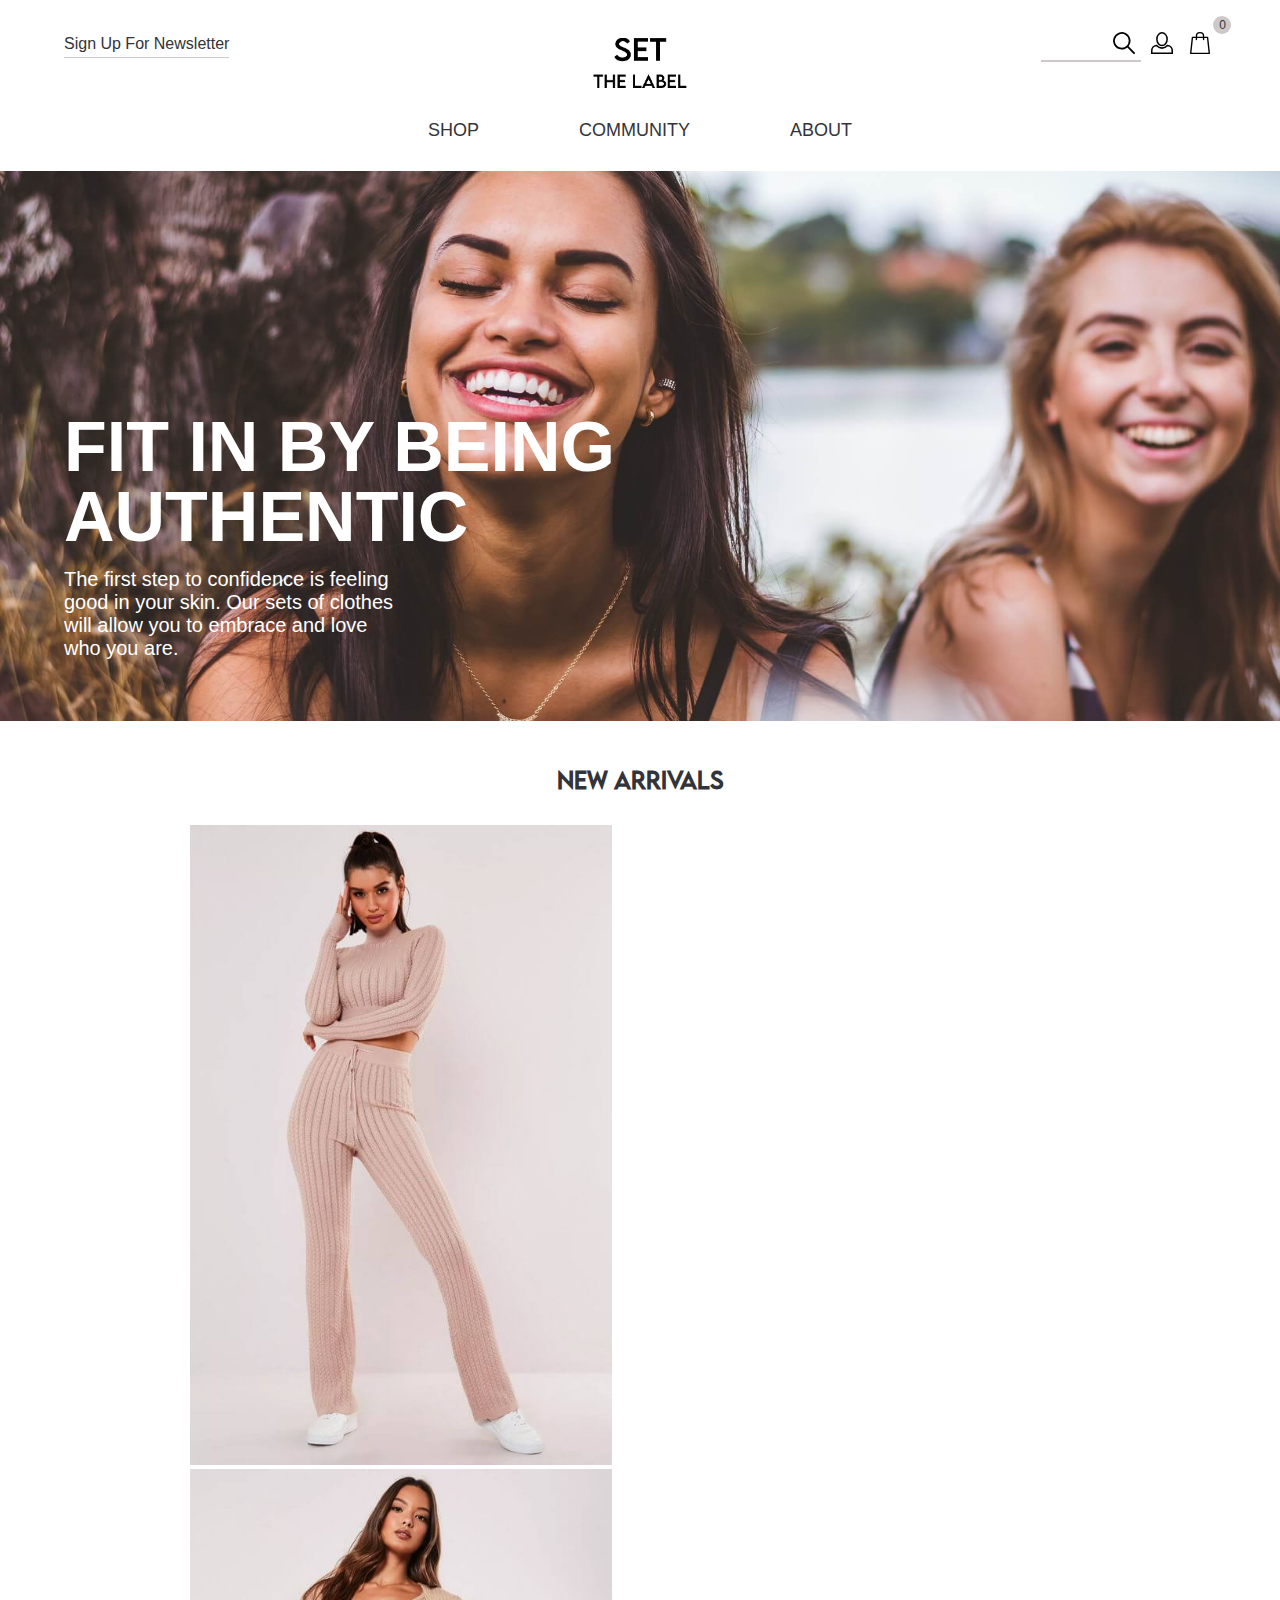
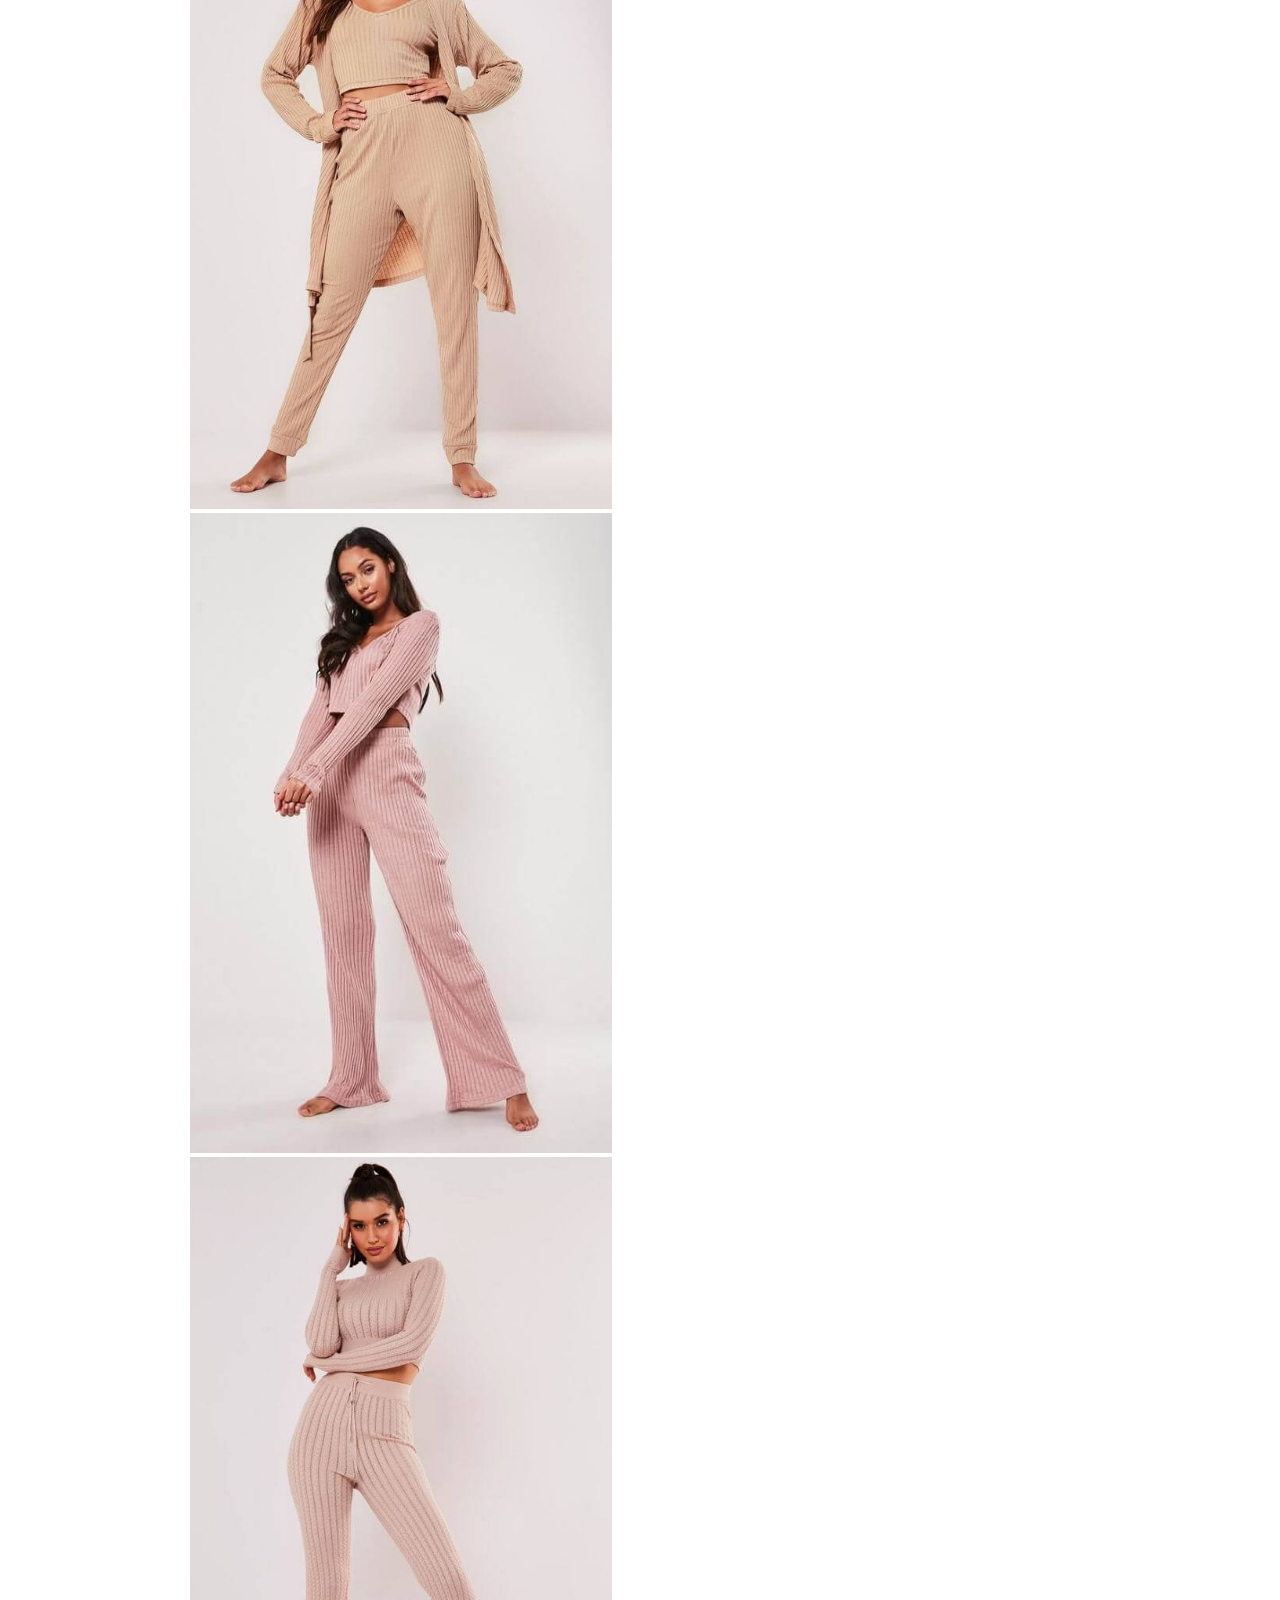
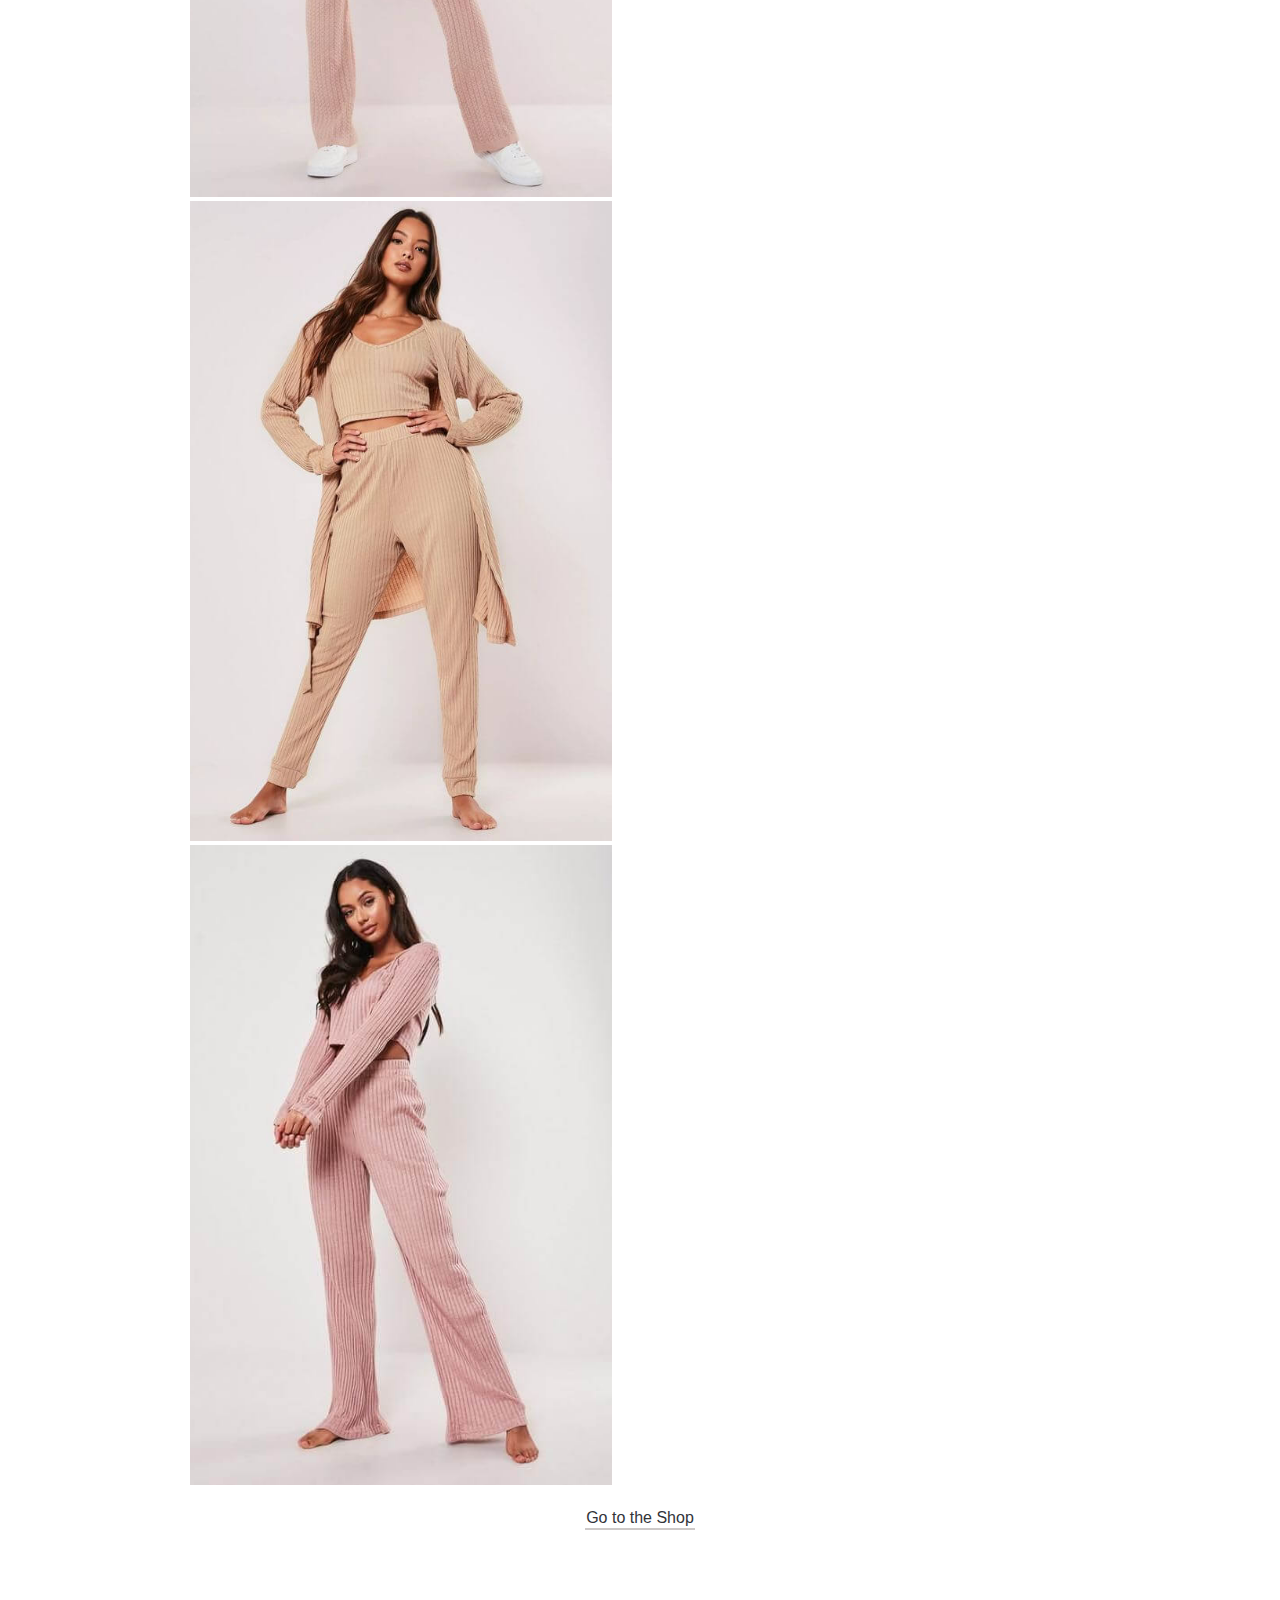
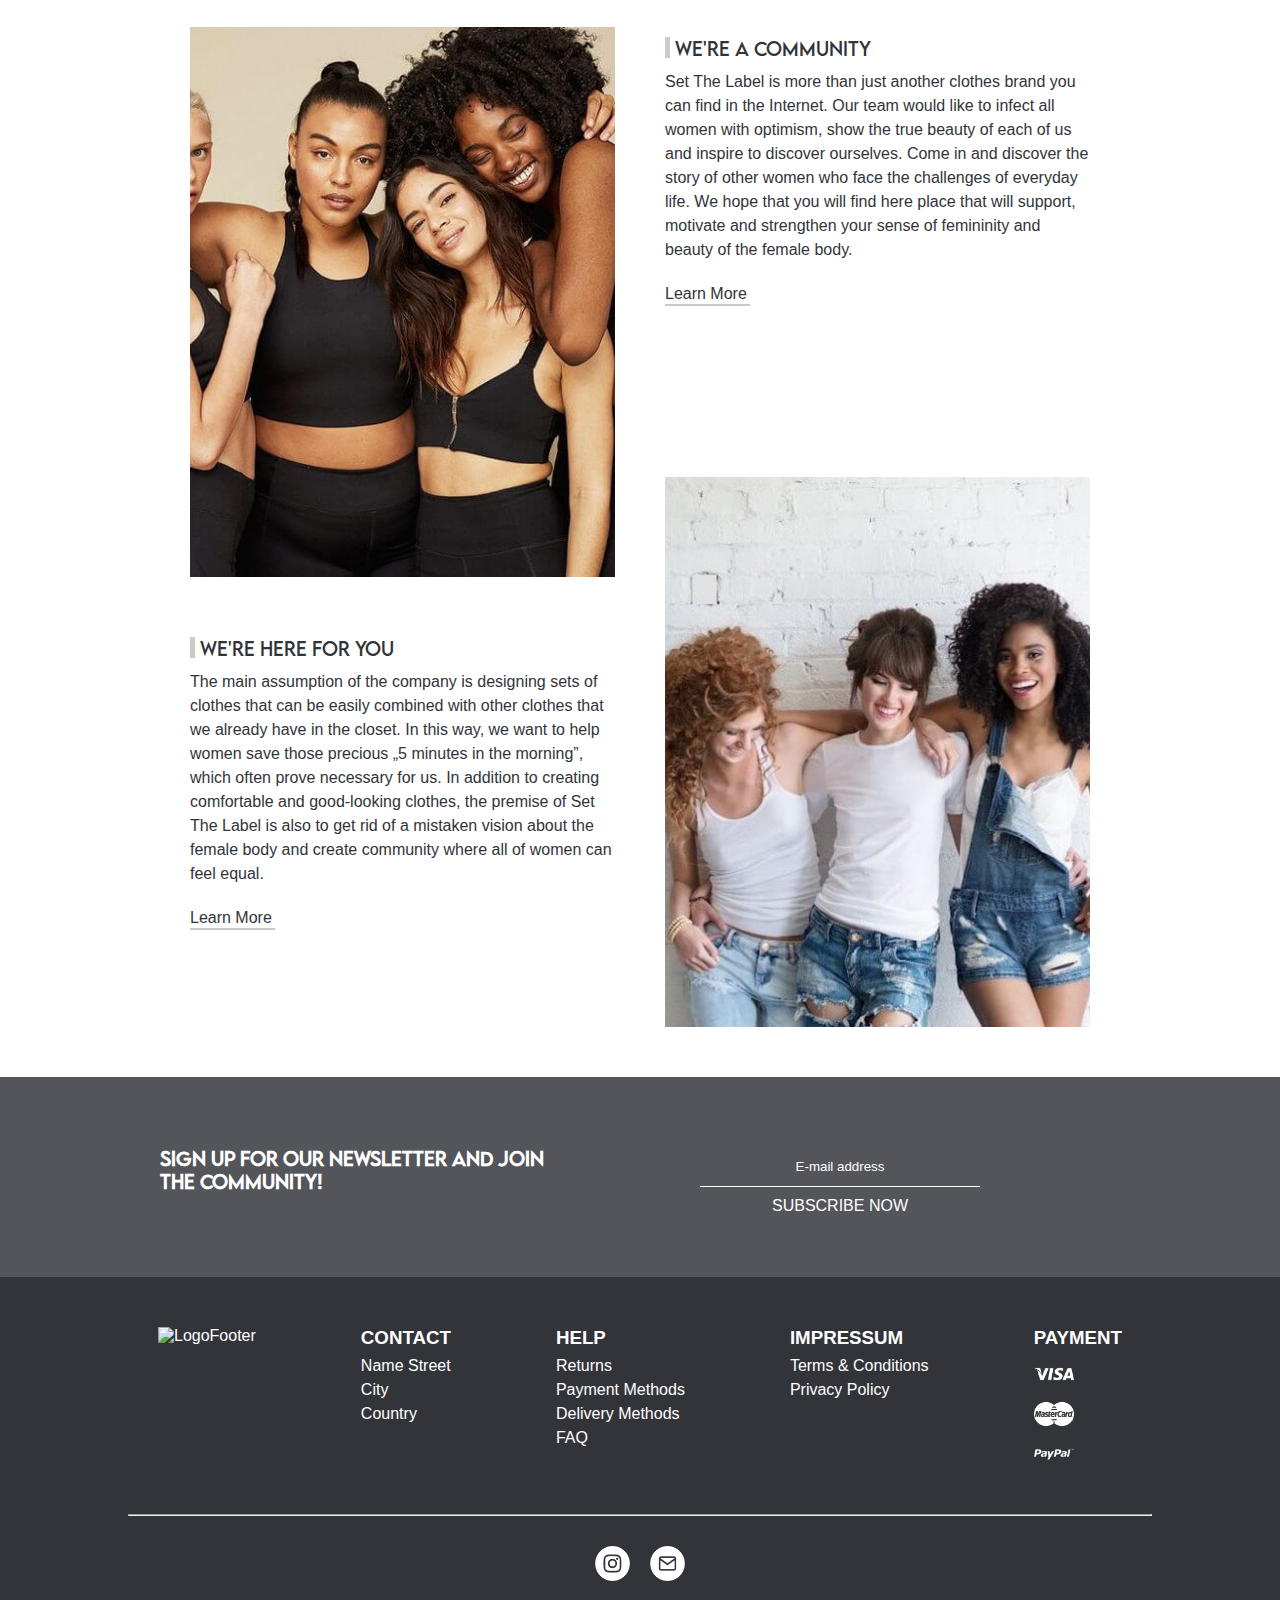
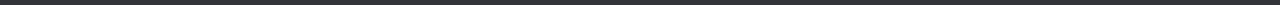
==== commit 6f8f2d3b: "community picture exchange on about page" ====
--- a/index.html
+++ b/index.html
@@ -118,11 +118,11 @@
           here place that will support, motivate and strengthen your sense of femininity and beauty of the female
           body.
         </p>
-        <a href="#">
+        <a href="pages/community.html">
           <p class="learn-btn">Learn More</p>
         </a>
       </div>
-      <img src="resources/images/stronger_together.jpeg" class="community-img" alt="Community Image">
+      <img src="resources/images/body2.jpg" class="community-img" alt="Community Image">
 
       <!-- ABOUT -->
 
@@ -135,7 +135,7 @@
           the
           premise of Set The Label is also to get rid of a mistaken vision about the female body and create community
           where all of women can feel equal.</p>
-        <a href="#">
+        <a href="pages/about.html">
           <p class="learn-btn">Learn More</p>
         </a>
       </div>
--- a/css/main.css
+++ b/css/main.css
@@ -178,7 +178,10 @@
 .payment-methods img {
   height: 40px;
   width: auto;
- display: block;
+  margin: auto;
+ display: flex;
+ justify-content: center;
+ 
 }
 
 
@@ -302,6 +305,24 @@
  bottom: 2px;
  left: 0;
  background-color: #CDC9C8;
+ transition: background-color 0.3s ease;
+ transform-origin: left;
+}
+
+.newsletter-btn::before {
+  content: "";
+ width: 100%;
+ height: 1px;
+ position: absolute;
+ bottom: 2px;
+ left: 0;
+ background-color: #323439;
+ transform: scaleX(0);
+ transition: transform 0.3s ease;
+}
+
+.newsletter-btn:hover::after {
+  background-color: #323439;
 }
 
 
@@ -352,6 +373,7 @@
 
 footer p {
   line-height: 1.5;
+  cursor: pointer;
 }
 
 .logo-footer {
@@ -387,6 +409,14 @@
   height: 35px;
   width: 35px;
   margin: 20px 10px;
+}
+
+
+.payment-methods img {
+  height: 40px;
+  width: auto;
+ display: block;
+ margin: 0;
 }
 }
 
--- a/css/index.css
+++ b/css/index.css
@@ -107,6 +107,11 @@
   background-color: #CDC9C8;
   bottom: 0;
   left: 0;
+  transition: background-color 0.3s ease;
+}
+
+.learn-btn:hover::after {
+  background-color: #323439;
 }
 
 
@@ -134,6 +139,11 @@
   position: absolute;
   bottom: -3px;
   left: 0;
+  transition: background-color 0.3s ease;
+}
+
+.go-shop:hover::after {
+  background-color: #323439;
 }
 
 .center {
@@ -191,9 +201,7 @@
   height: 200px;
   margin-top: 50px;
   color: white;
-
-
-  }
+}
 
   .newsletter {
   width: 60%;
@@ -201,18 +209,17 @@
   display: flex;
   justify-content: space-between;
   padding-top: 70px;
-  }
+}
 
 .tiny_paragraph {
   max-width: 400px;
   margin: auto;
   font-size: 18px;
   font-family: "lemonmilk";
-  }
+}
 
 .newsletter_box {
   text-align: center;
-  /* align-self: flex-end; */
   flex: 2;
 }
 
@@ -238,6 +245,12 @@
     font-size: 16px;
     font-weight: 500;
     text-transform: uppercase;
+    transition: opacity .3s ease;
+    cursor: pointer;
+}
+
+.newsletter_box button:hover {
+  opacity: 0.8;
 }
 
 .newsletter_box img {
@@ -326,9 +339,20 @@
 
 @media (max-width: 768px) {
 
+.hero img {
+  height: 50vh;
+}
+
 .hero h1 {
   width: 90%;
-  font-size: 60px;
+  font-size: 40px;
+  top: 70%;
+  }
+
+.hero h2 {
+  font-size: 16px;
+  width: 370px;
+  top: 90%;
 }
 
 main {
--- a/css/main.css
+++ b/css/main.css
@@ -178,7 +178,10 @@
 .payment-methods img {
   height: 40px;
   width: auto;
- display: block;
+  margin: auto;
+ display: flex;
+ justify-content: center;
+ 
 }
 
 
@@ -302,6 +305,24 @@
  bottom: 2px;
  left: 0;
  background-color: #CDC9C8;
+ transition: background-color 0.3s ease;
+ transform-origin: left;
+}
+
+.newsletter-btn::before {
+  content: "";
+ width: 100%;
+ height: 1px;
+ position: absolute;
+ bottom: 2px;
+ left: 0;
+ background-color: #323439;
+ transform: scaleX(0);
+ transition: transform 0.3s ease;
+}
+
+.newsletter-btn:hover::after {
+  background-color: #323439;
 }
 
 
@@ -352,6 +373,7 @@
 
 footer p {
   line-height: 1.5;
+  cursor: pointer;
 }
 
 .logo-footer {
@@ -387,6 +409,14 @@
   height: 35px;
   width: 35px;
   margin: 20px 10px;
+}
+
+
+.payment-methods img {
+  height: 40px;
+  width: auto;
+ display: block;
+ margin: 0;
 }
 }
 
--- a/css/index.css
+++ b/css/index.css
@@ -107,6 +107,11 @@
   background-color: #CDC9C8;
   bottom: 0;
   left: 0;
+  transition: background-color 0.3s ease;
+}
+
+.learn-btn:hover::after {
+  background-color: #323439;
 }
 
 
@@ -134,6 +139,11 @@
   position: absolute;
   bottom: -3px;
   left: 0;
+  transition: background-color 0.3s ease;
+}
+
+.go-shop:hover::after {
+  background-color: #323439;
 }
 
 .center {
@@ -191,9 +201,7 @@
   height: 200px;
   margin-top: 50px;
   color: white;
-
-
-  }
+}
 
   .newsletter {
   width: 60%;
@@ -201,18 +209,17 @@
   display: flex;
   justify-content: space-between;
   padding-top: 70px;
-  }
+}
 
 .tiny_paragraph {
   max-width: 400px;
   margin: auto;
   font-size: 18px;
   font-family: "lemonmilk";
-  }
+}
 
 .newsletter_box {
   text-align: center;
-  /* align-self: flex-end; */
   flex: 2;
 }
 
@@ -238,6 +245,12 @@
     font-size: 16px;
     font-weight: 500;
     text-transform: uppercase;
+    transition: opacity .3s ease;
+    cursor: pointer;
+}
+
+.newsletter_box button:hover {
+  opacity: 0.8;
 }
 
 .newsletter_box img {
@@ -326,9 +339,20 @@
 
 @media (max-width: 768px) {
 
+.hero img {
+  height: 50vh;
+}
+
 .hero h1 {
   width: 90%;
-  font-size: 60px;
+  font-size: 40px;
+  top: 70%;
+  }
+
+.hero h2 {
+  font-size: 16px;
+  width: 370px;
+  top: 90%;
 }
 
 main {
